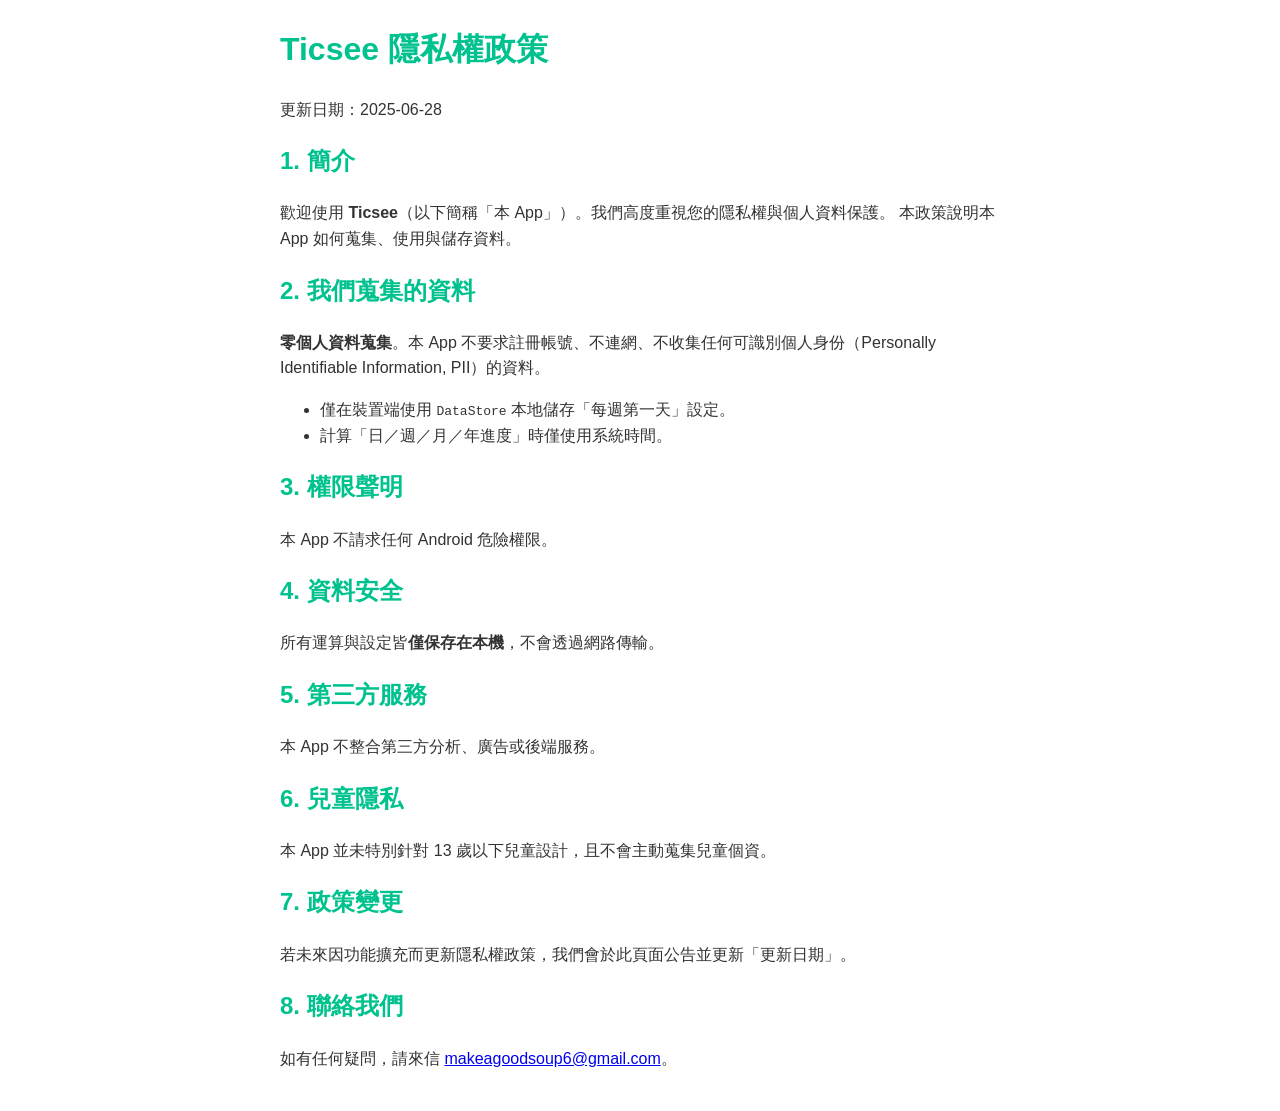
==== index.html @ d46e2df8 "Create index.html" ====
<!DOCTYPE html>
<html lang="zh-TW">
<head>
  <meta charset="utf-8"/>
  <meta name="viewport" content="width=device-width,initial-scale=1"/>
  <title>Ticsee 隱私權政策</title>
  <style>
    body{max-width:720px;margin:auto;padding:24px;font-family:-apple-system,BlinkMacSystemFont,"Segoe UI",Roboto,"Noto Sans",sans-serif;line-height:1.6;color:#333}
    h1,h2{color:#00c28e}
    h1{margin-top:0}
  </style>
</head>
<body>
  <h1>Ticsee 隱私權政策</h1>
  <p>更新日期：2025-06-28</p>

  <h2>1. 簡介</h2>
  <p>
    歡迎使用 <strong>Ticsee</strong>（以下簡稱「本 App」）。我們高度重視您的隱私權與個人資料保護。
    本政策說明本 App 如何蒐集、使用與儲存資料。
  </p>

  <h2>2. 我們蒐集的資料</h2>
  <p><strong>零個人資料蒐集</strong>。本 App 不要求註冊帳號、不連網、不收集任何可識別個人身份（Personally Identifiable Information, PII）的資料。</p>
  <ul>
    <li>僅在裝置端使用 <code>DataStore</code> 本地儲存「每週第一天」設定。</li>
    <li>計算「日／週／月／年進度」時僅使用系統時間。</li>
  </ul>

  <h2>3. 權限聲明</h2>
  <p>本 App 不請求任何 Android 危險權限。</p>

  <h2>4. 資料安全</h2>
  <p>所有運算與設定皆<strong>僅保存在本機</strong>，不會透過網路傳輸。</p>

  <h2>5. 第三方服務</h2>
  <p>本 App 不整合第三方分析、廣告或後端服務。</p>

  <h2>6. 兒童隱私</h2>
  <p>本 App 並未特別針對 13 歲以下兒童設計，且不會主動蒐集兒童個資。</p>

  <h2>7. 政策變更</h2>
  <p>
    若未來因功能擴充而更新隱私權政策，我們會於此頁面公告並更新「更新日期」。
  </p>

  <h2>8. 聯絡我們</h2>
  <p>如有任何疑問，請來信 <a href="mailto:makeagoodsoup6@gmail.com">makeagoodsoup6@gmail.com</a>。</p>
</body>
</html>
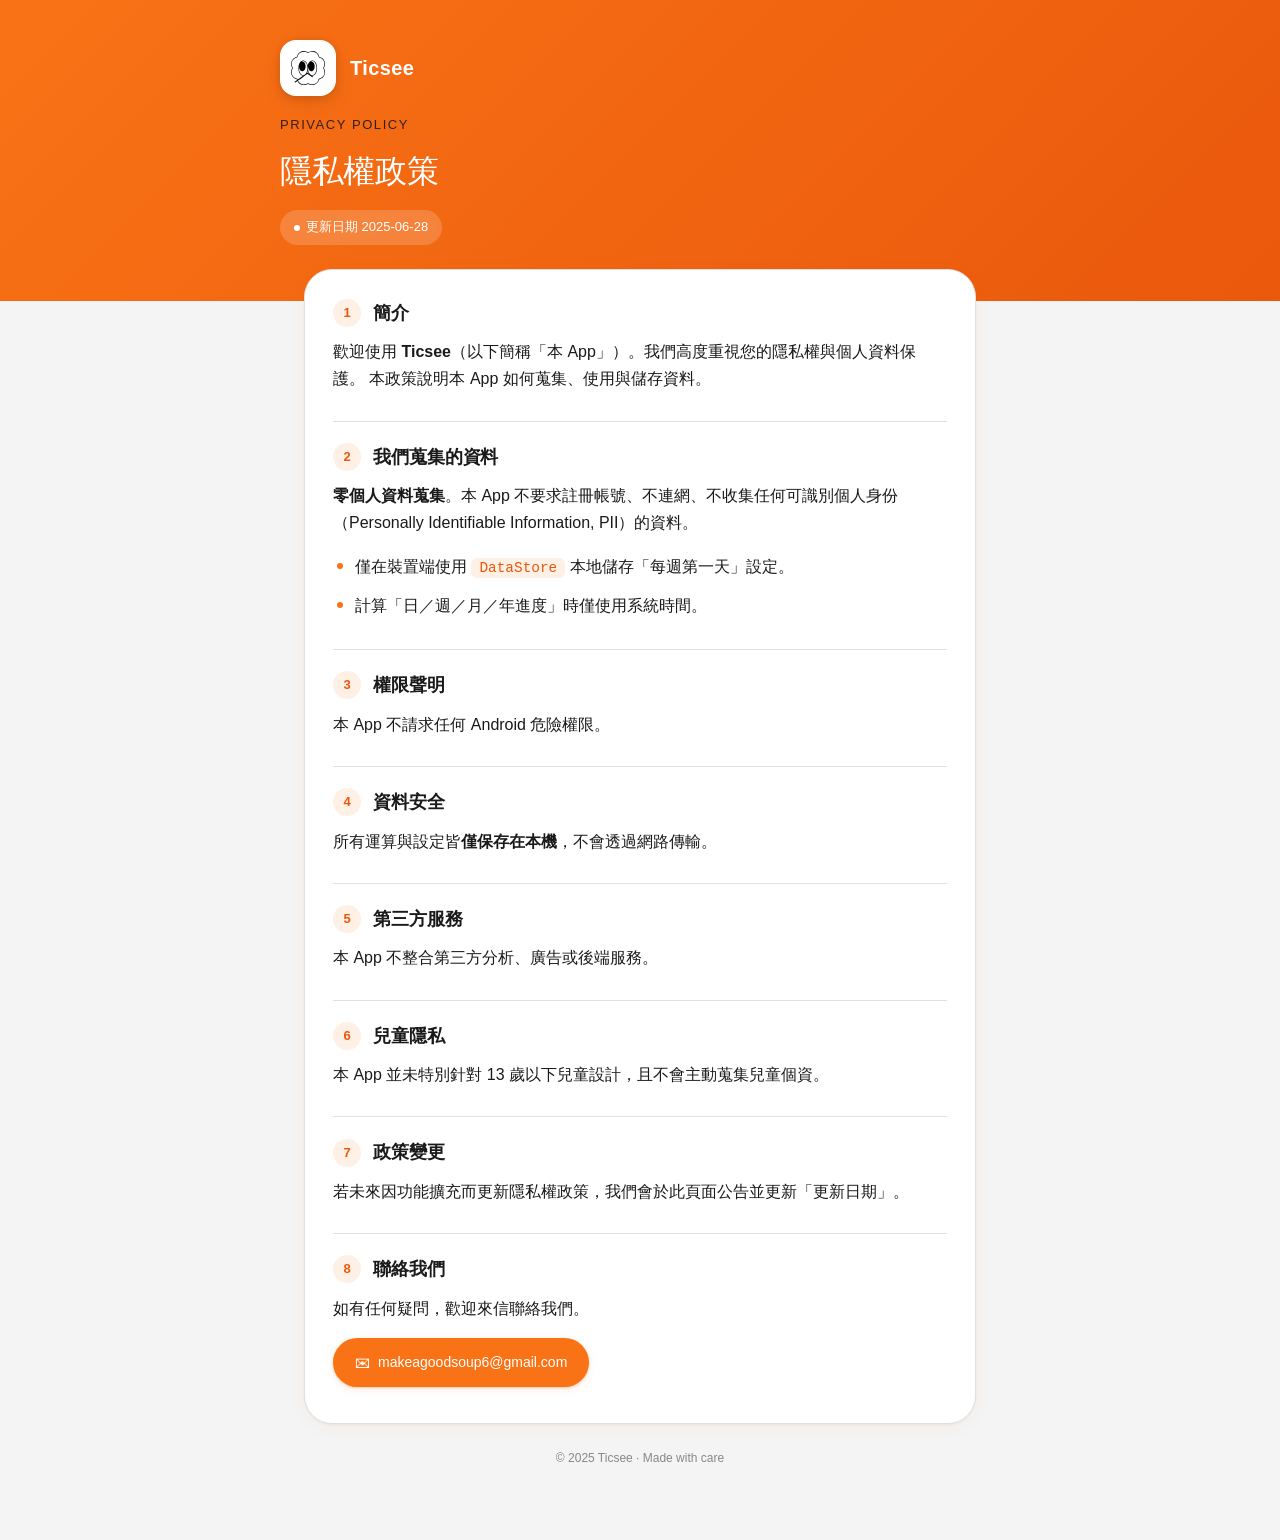
==== commit 728a3231: "added: redesign privacy page with Material 3 UI and Ticsee logo Replaced the minimal HTML with a ful" ====
--- a/index.html
+++ b/index.html
@@ -4,47 +4,337 @@
   <meta charset="utf-8"/>
   <meta name="viewport" content="width=device-width,initial-scale=1"/>
   <title>Ticsee 隱私權政策</title>
+  <link rel="icon" type="image/svg+xml" href="logo.svg"/>
+  <link rel="apple-touch-icon" href="logo.svg"/>
+  <meta name="theme-color" content="#F97316"/>
   <style>
-    body{max-width:720px;margin:auto;padding:24px;font-family:-apple-system,BlinkMacSystemFont,"Segoe UI",Roboto,"Noto Sans",sans-serif;line-height:1.6;color:#333}
-    h1,h2{color:#00c28e}
-    h1{margin-top:0}
+    /* Ticsee Material 3 tokens */
+    :root {
+      --md-primary: #F97316;
+      --md-on-primary: #FFFFFF;
+      --md-primary-container: #FFF0E6;
+      --md-on-primary-container: #EA580C;
+      --md-background: #F4F4F4;
+      --md-surface: #FFFFFF;
+      --md-surface-container: #FAFAFA;
+      --md-on-background: #1A1A1A;
+      --md-on-surface: #1A1A1A;
+      --md-on-surface-variant: #888888;
+      --md-outline: #E0E0E0;
+      --md-gradient-start: #F97316;
+      --md-gradient-end: #EA580C;
+      --md-shadow: 0 1px 3px rgba(0,0,0,.04), 0 4px 16px rgba(249,115,22,.06);
+    }
+
+    @media (prefers-color-scheme: dark) {
+      :root {
+        --md-primary: #F97316;
+        --md-on-primary: #FFFFFF;
+        --md-primary-container: #3A1F0E;
+        --md-on-primary-container: #FFD4B8;
+        --md-background: #121212;
+        --md-surface: #1E1E1E;
+        --md-surface-container: #242424;
+        --md-on-background: #EEEEEE;
+        --md-on-surface: #EEEEEE;
+        --md-on-surface-variant: #AAAAAA;
+        --md-outline: #3A3A3A;
+        --md-shadow: 0 1px 3px rgba(0,0,0,.3), 0 4px 16px rgba(0,0,0,.2);
+      }
+    }
+
+    * { box-sizing: border-box; }
+
+    html, body {
+      margin: 0;
+      padding: 0;
+      background: var(--md-background);
+      color: var(--md-on-background);
+      font-family: "Roboto", -apple-system, BlinkMacSystemFont, "Segoe UI",
+                   "Noto Sans TC", "PingFang TC", "Microsoft JhengHei", sans-serif;
+      line-height: 1.7;
+      -webkit-font-smoothing: antialiased;
+    }
+
+    .app-bar {
+      background: linear-gradient(135deg, var(--md-gradient-start) 0%, var(--md-gradient-end) 100%);
+      color: var(--md-on-primary);
+      padding: 40px 24px 56px;
+    }
+
+    .app-bar-inner {
+      max-width: 720px;
+      margin: 0 auto;
+    }
+
+    .brand {
+      display: flex;
+      align-items: center;
+      gap: 14px;
+      margin-bottom: 18px;
+    }
+
+    .brand-logo {
+      width: 56px;
+      height: 56px;
+      border-radius: 16px;
+      background: #FFFFFF;
+      padding: 8px;
+      box-shadow: 0 2px 8px rgba(0,0,0,.12), 0 6px 20px rgba(0,0,0,.08);
+      flex-shrink: 0;
+    }
+
+    .brand-logo img {
+      width: 100%;
+      height: 100%;
+      display: block;
+    }
+
+    .brand-name {
+      font-size: 20px;
+      font-weight: 600;
+      letter-spacing: .02em;
+      color: var(--md-on-primary);
+    }
+
+    .app-bar .eyebrow {
+      font-size: 13px;
+      letter-spacing: .12em;
+      text-transform: uppercase;
+      opacity: .9;
+      margin: 0 0 8px;
+      font-weight: 500;
+    }
+
+    .app-bar h1 {
+      margin: 0 0 12px;
+      font-size: 32px;
+      font-weight: 500;
+      letter-spacing: -.01em;
+    }
+
+    .updated-chip {
+      display: inline-flex;
+      align-items: center;
+      gap: 6px;
+      background: rgba(255,255,255,.18);
+      color: var(--md-on-primary);
+      padding: 6px 14px;
+      border-radius: 999px;
+      font-size: 13px;
+      font-weight: 500;
+      backdrop-filter: blur(4px);
+    }
+
+    .updated-chip::before {
+      content: "";
+      width: 6px;
+      height: 6px;
+      border-radius: 50%;
+      background: currentColor;
+    }
+
+    main {
+      max-width: 720px;
+      margin: -32px auto 48px;
+      padding: 0 24px;
+      position: relative;
+    }
+
+    .card {
+      background: var(--md-surface);
+      border: 1px solid var(--md-outline);
+      border-radius: 28px;
+      padding: 8px 28px 16px;
+      box-shadow: var(--md-shadow);
+      overflow: hidden;
+    }
+
+    section {
+      padding: 20px 0;
+      border-bottom: 1px solid var(--md-outline);
+    }
+    section:last-of-type { border-bottom: none; }
+
+    h2 {
+      display: flex;
+      align-items: center;
+      gap: 12px;
+      margin: 0 0 10px;
+      font-size: 18px;
+      font-weight: 600;
+      color: var(--md-on-surface);
+      letter-spacing: -.005em;
+    }
+
+    .num {
+      display: inline-flex;
+      align-items: center;
+      justify-content: center;
+      min-width: 28px;
+      height: 28px;
+      padding: 0 8px;
+      border-radius: 999px;
+      background: var(--md-primary-container);
+      color: var(--md-on-primary-container);
+      font-size: 13px;
+      font-weight: 600;
+    }
+
+    p {
+      margin: 8px 0;
+      color: var(--md-on-surface);
+    }
+
+    ul {
+      margin: 10px 0 4px;
+      padding-left: 0;
+      list-style: none;
+    }
+
+    ul li {
+      position: relative;
+      padding: 6px 0 6px 22px;
+      color: var(--md-on-surface);
+    }
+
+    ul li::before {
+      content: "";
+      position: absolute;
+      left: 4px;
+      top: 16px;
+      width: 6px;
+      height: 6px;
+      border-radius: 50%;
+      background: var(--md-primary);
+    }
+
+    strong { color: var(--md-on-surface); font-weight: 600; }
+
+    code {
+      background: var(--md-primary-container);
+      color: var(--md-on-primary-container);
+      padding: 2px 8px;
+      border-radius: 6px;
+      font-size: .9em;
+      font-family: "JetBrains Mono", "SF Mono", Consolas, monospace;
+    }
+
+    a {
+      color: var(--md-primary);
+      text-decoration: none;
+      font-weight: 500;
+      border-bottom: 1px solid transparent;
+      transition: border-color .2s;
+    }
+    a:hover { border-bottom-color: var(--md-primary); }
+
+    .contact-btn {
+      display: inline-flex;
+      align-items: center;
+      gap: 8px;
+      margin-top: 8px;
+      padding: 12px 22px;
+      background: var(--md-primary);
+      color: var(--md-on-primary);
+      border-radius: 999px;
+      font-size: 14px;
+      font-weight: 500;
+      border-bottom: none;
+      box-shadow: 0 1px 2px rgba(249,115,22,.3), 0 2px 8px rgba(249,115,22,.15);
+      transition: transform .15s, box-shadow .15s;
+    }
+    .contact-btn:hover {
+      transform: translateY(-1px);
+      box-shadow: 0 2px 4px rgba(249,115,22,.35), 0 6px 16px rgba(249,115,22,.22);
+      border-bottom: none;
+    }
+    .contact-btn::before {
+      content: "✉";
+      font-size: 15px;
+    }
+
+    footer {
+      text-align: center;
+      padding: 24px;
+      color: var(--md-on-surface-variant);
+      font-size: 12px;
+    }
+
+    @media (max-width: 520px) {
+      .app-bar { padding: 32px 20px 56px; }
+      .app-bar h1 { font-size: 26px; }
+      main { padding: 0 16px; }
+      .card { padding: 4px 20px 12px; border-radius: 24px; }
+      h2 { font-size: 16px; }
+    }
   </style>
 </head>
 <body>
-  <h1>Ticsee 隱私權政策</h1>
-  <p>更新日期：2025-06-28</p>
-
-  <h2>1. 簡介</h2>
-  <p>
-    歡迎使用 <strong>Ticsee</strong>（以下簡稱「本 App」）。我們高度重視您的隱私權與個人資料保護。
-    本政策說明本 App 如何蒐集、使用與儲存資料。
-  </p>
-
-  <h2>2. 我們蒐集的資料</h2>
-  <p><strong>零個人資料蒐集</strong>。本 App 不要求註冊帳號、不連網、不收集任何可識別個人身份（Personally Identifiable Information, PII）的資料。</p>
-  <ul>
-    <li>僅在裝置端使用 <code>DataStore</code> 本地儲存「每週第一天」設定。</li>
-    <li>計算「日／週／月／年進度」時僅使用系統時間。</li>
-  </ul>
-
-  <h2>3. 權限聲明</h2>
-  <p>本 App 不請求任何 Android 危險權限。</p>
-
-  <h2>4. 資料安全</h2>
-  <p>所有運算與設定皆<strong>僅保存在本機</strong>，不會透過網路傳輸。</p>
-
-  <h2>5. 第三方服務</h2>
-  <p>本 App 不整合第三方分析、廣告或後端服務。</p>
-
-  <h2>6. 兒童隱私</h2>
-  <p>本 App 並未特別針對 13 歲以下兒童設計，且不會主動蒐集兒童個資。</p>
-
-  <h2>7. 政策變更</h2>
-  <p>
-    若未來因功能擴充而更新隱私權政策，我們會於此頁面公告並更新「更新日期」。
-  </p>
-
-  <h2>8. 聯絡我們</h2>
-  <p>如有任何疑問，請來信 <a href="mailto:makeagoodsoup6@gmail.com">makeagoodsoup6@gmail.com</a>。</p>
+  <header class="app-bar">
+    <div class="app-bar-inner">
+      <div class="brand">
+        <div class="brand-logo"><img src="logo.svg" alt="Ticsee logo"/></div>
+        <span class="brand-name">Ticsee</span>
+      </div>
+      <p class="eyebrow">Privacy Policy</p>
+      <h1>隱私權政策</h1>
+      <span class="updated-chip">更新日期 2025-06-28</span>
+    </div>
+  </header>
+
+  <main>
+    <div class="card">
+      <section>
+        <h2><span class="num">1</span>簡介</h2>
+        <p>
+          歡迎使用 <strong>Ticsee</strong>（以下簡稱「本 App」）。我們高度重視您的隱私權與個人資料保護。
+          本政策說明本 App 如何蒐集、使用與儲存資料。
+        </p>
+      </section>
+
+      <section>
+        <h2><span class="num">2</span>我們蒐集的資料</h2>
+        <p><strong>零個人資料蒐集</strong>。本 App 不要求註冊帳號、不連網、不收集任何可識別個人身份（Personally Identifiable Information, PII）的資料。</p>
+        <ul>
+          <li>僅在裝置端使用 <code>DataStore</code> 本地儲存「每週第一天」設定。</li>
+          <li>計算「日／週／月／年進度」時僅使用系統時間。</li>
+        </ul>
+      </section>
+
+      <section>
+        <h2><span class="num">3</span>權限聲明</h2>
+        <p>本 App 不請求任何 Android 危險權限。</p>
+      </section>
+
+      <section>
+        <h2><span class="num">4</span>資料安全</h2>
+        <p>所有運算與設定皆<strong>僅保存在本機</strong>，不會透過網路傳輸。</p>
+      </section>
+
+      <section>
+        <h2><span class="num">5</span>第三方服務</h2>
+        <p>本 App 不整合第三方分析、廣告或後端服務。</p>
+      </section>
+
+      <section>
+        <h2><span class="num">6</span>兒童隱私</h2>
+        <p>本 App 並未特別針對 13 歲以下兒童設計，且不會主動蒐集兒童個資。</p>
+      </section>
+
+      <section>
+        <h2><span class="num">7</span>政策變更</h2>
+        <p>若未來因功能擴充而更新隱私權政策，我們會於此頁面公告並更新「更新日期」。</p>
+      </section>
+
+      <section>
+        <h2><span class="num">8</span>聯絡我們</h2>
+        <p>如有任何疑問，歡迎來信聯絡我們。</p>
+        <a class="contact-btn" href="mailto:makeagoodsoup6@gmail.com">makeagoodsoup6@gmail.com</a>
+      </section>
+    </div>
+
+    <footer>© 2025 Ticsee · Made with care</footer>
+  </main>
 </body>
 </html>
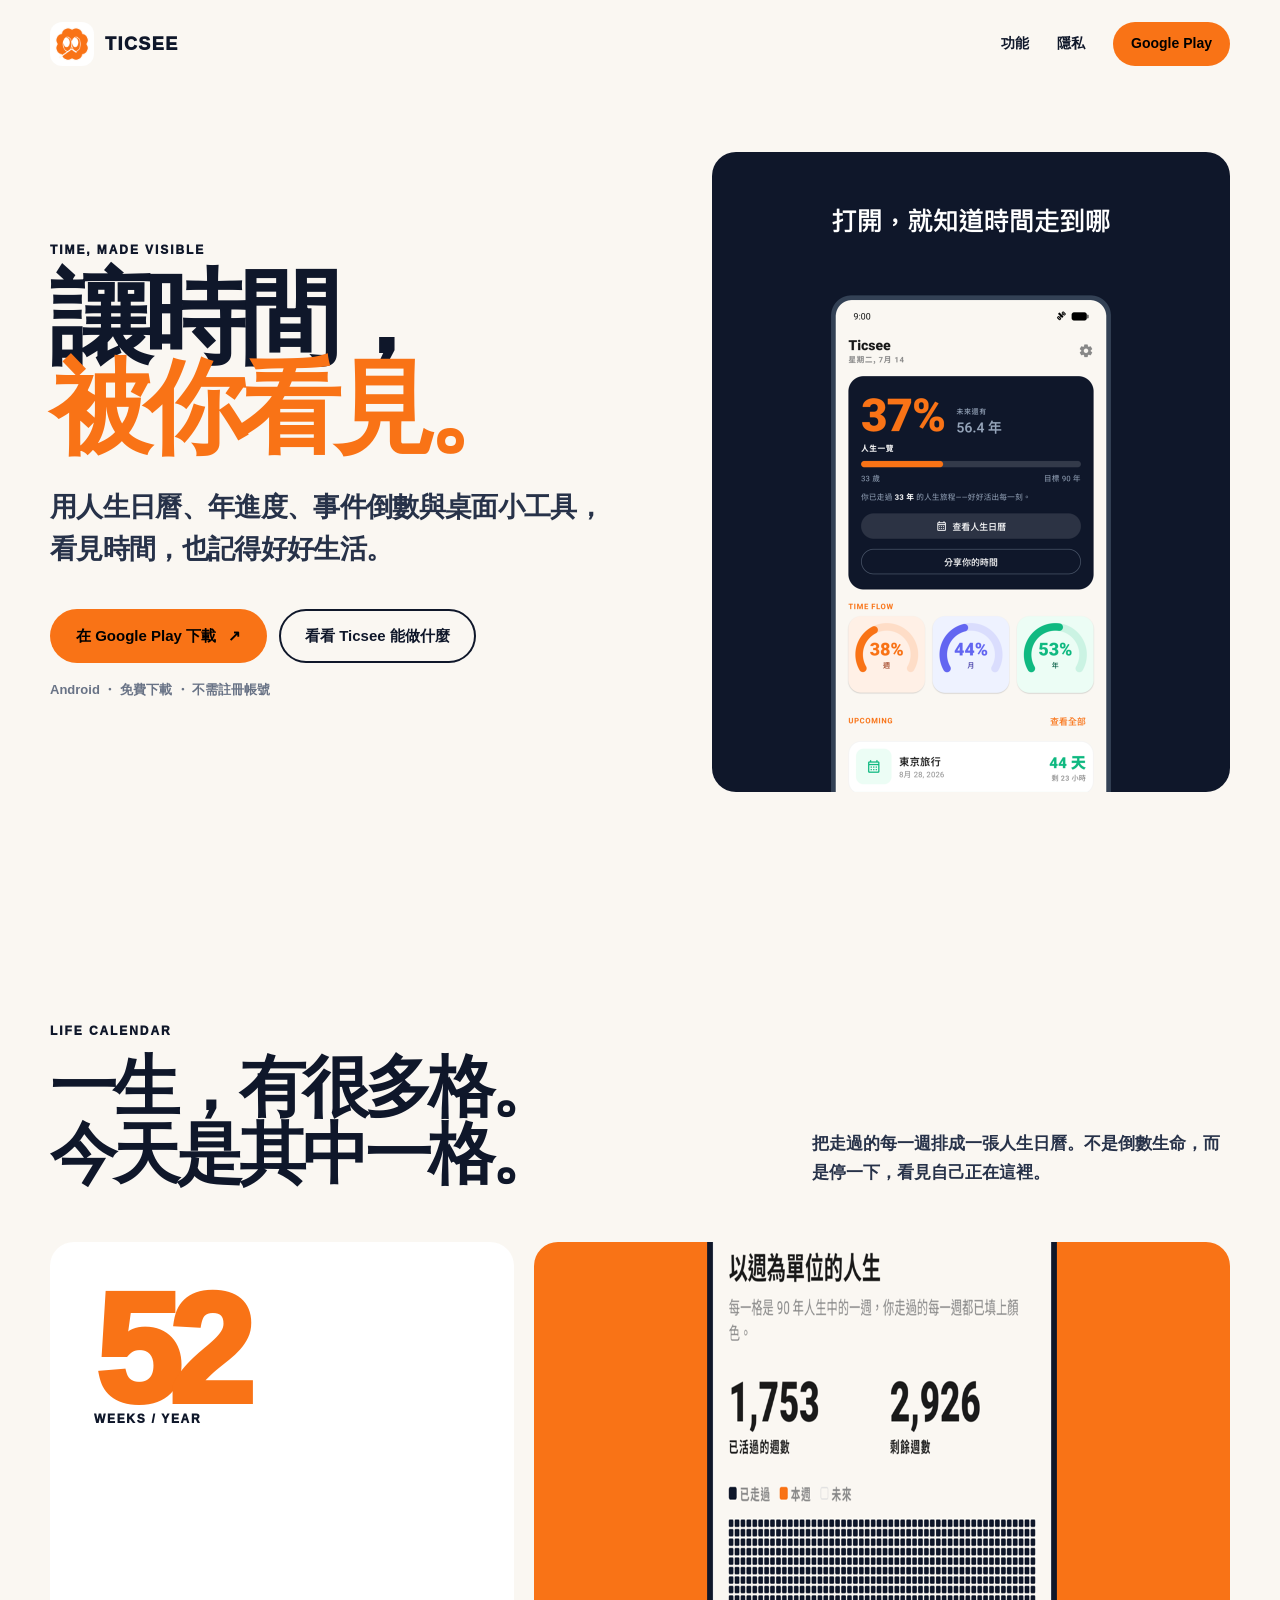
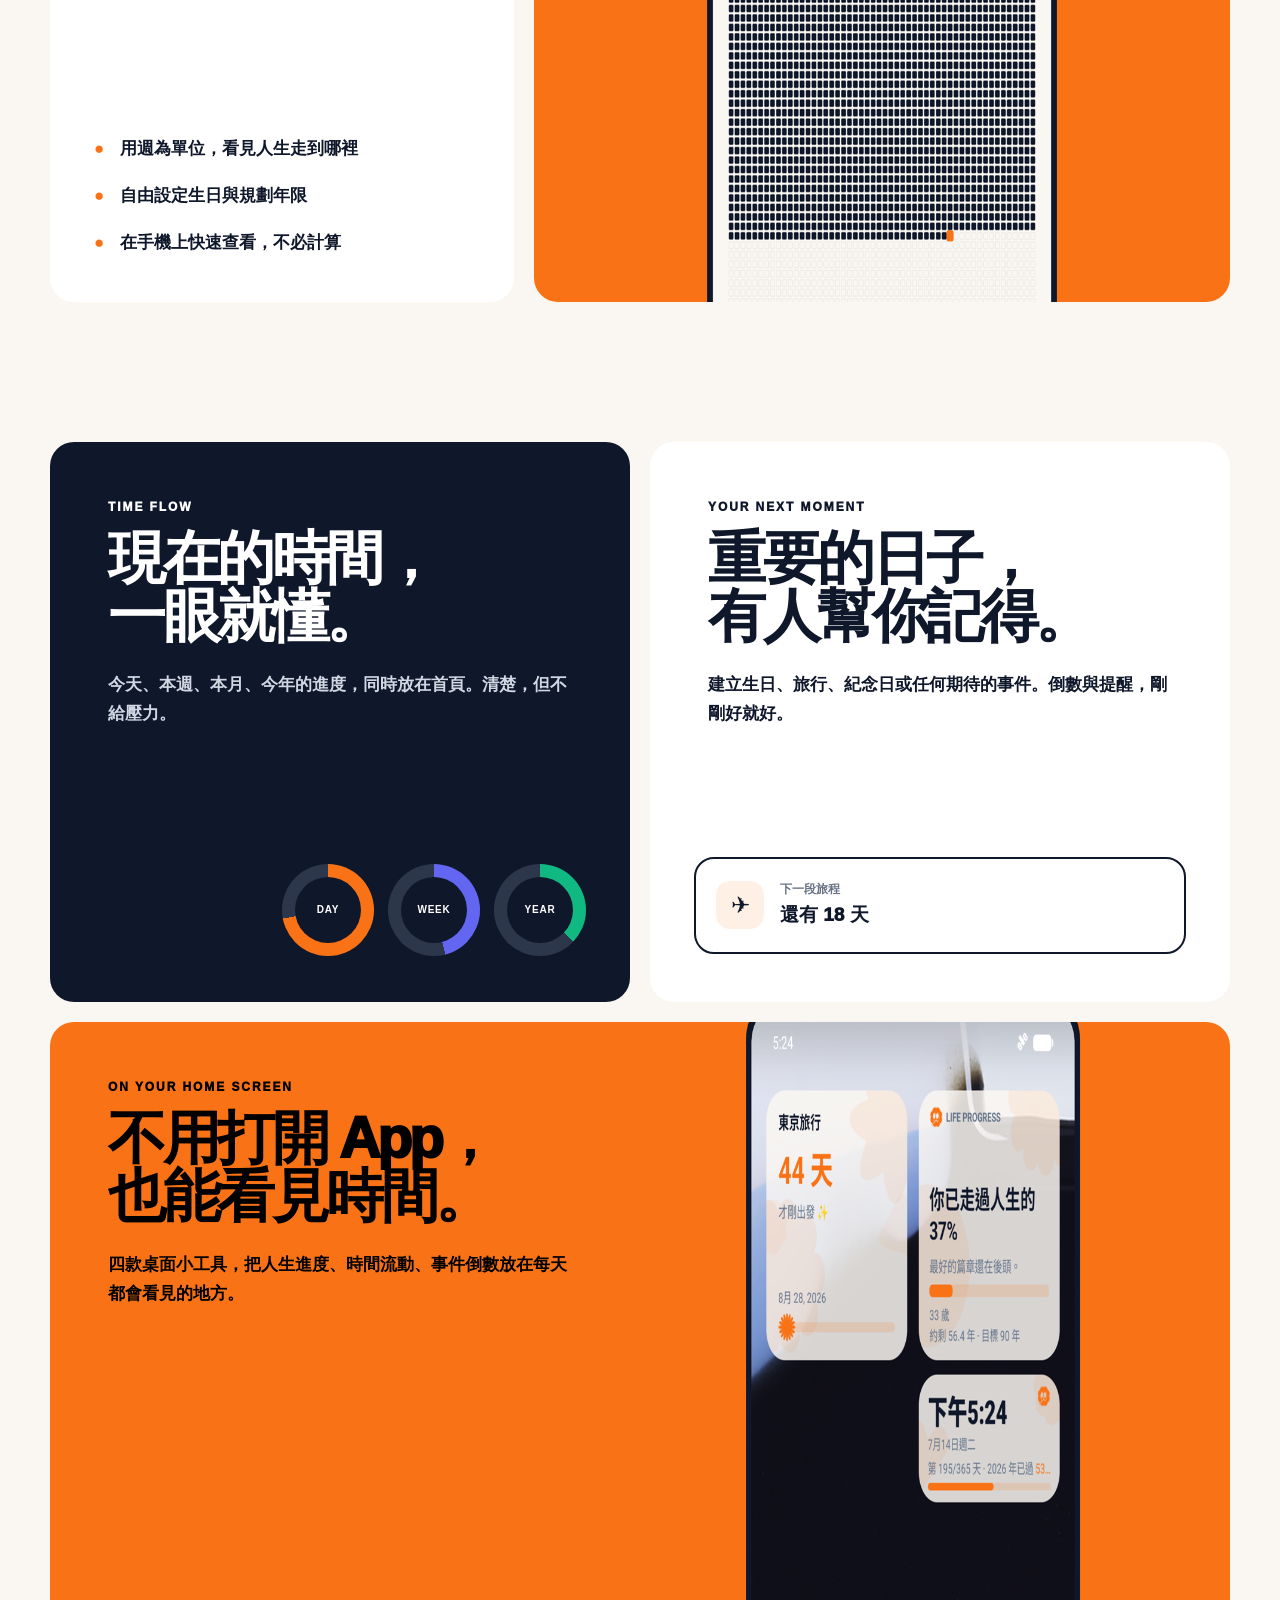
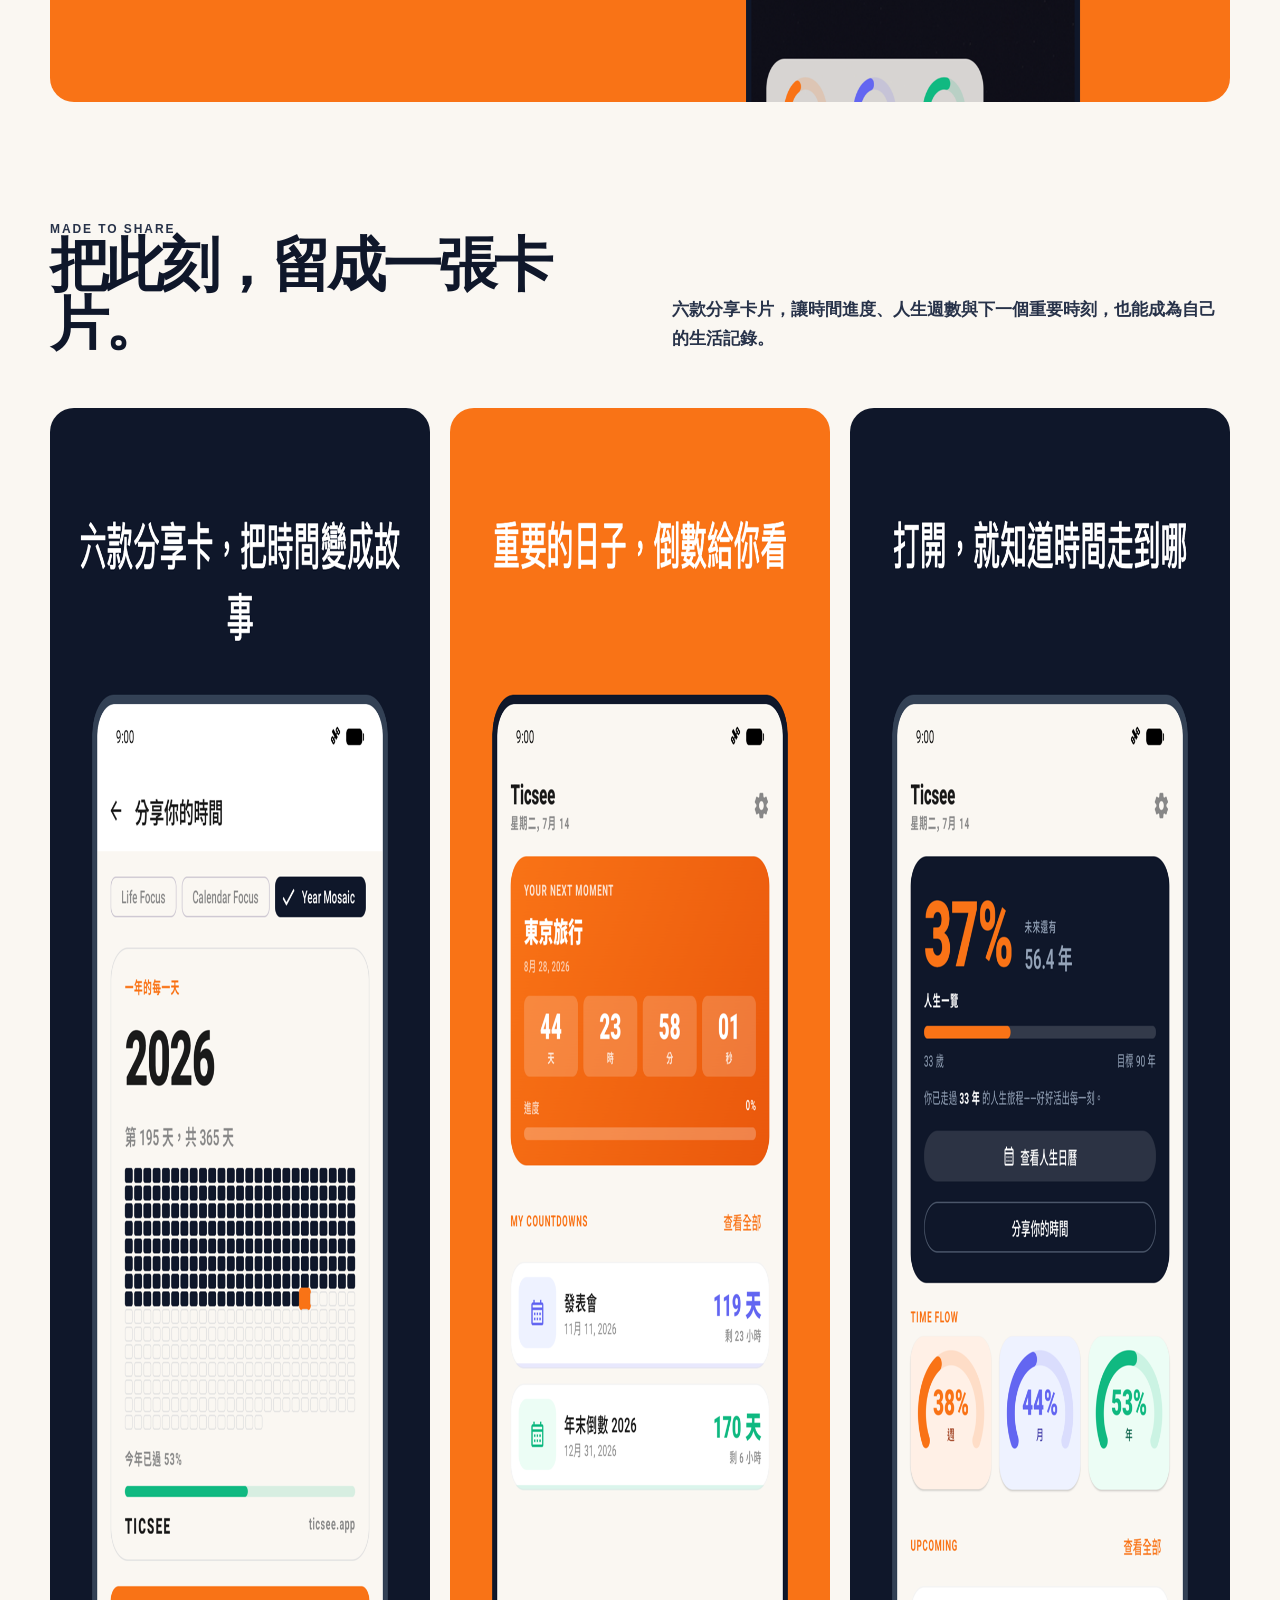
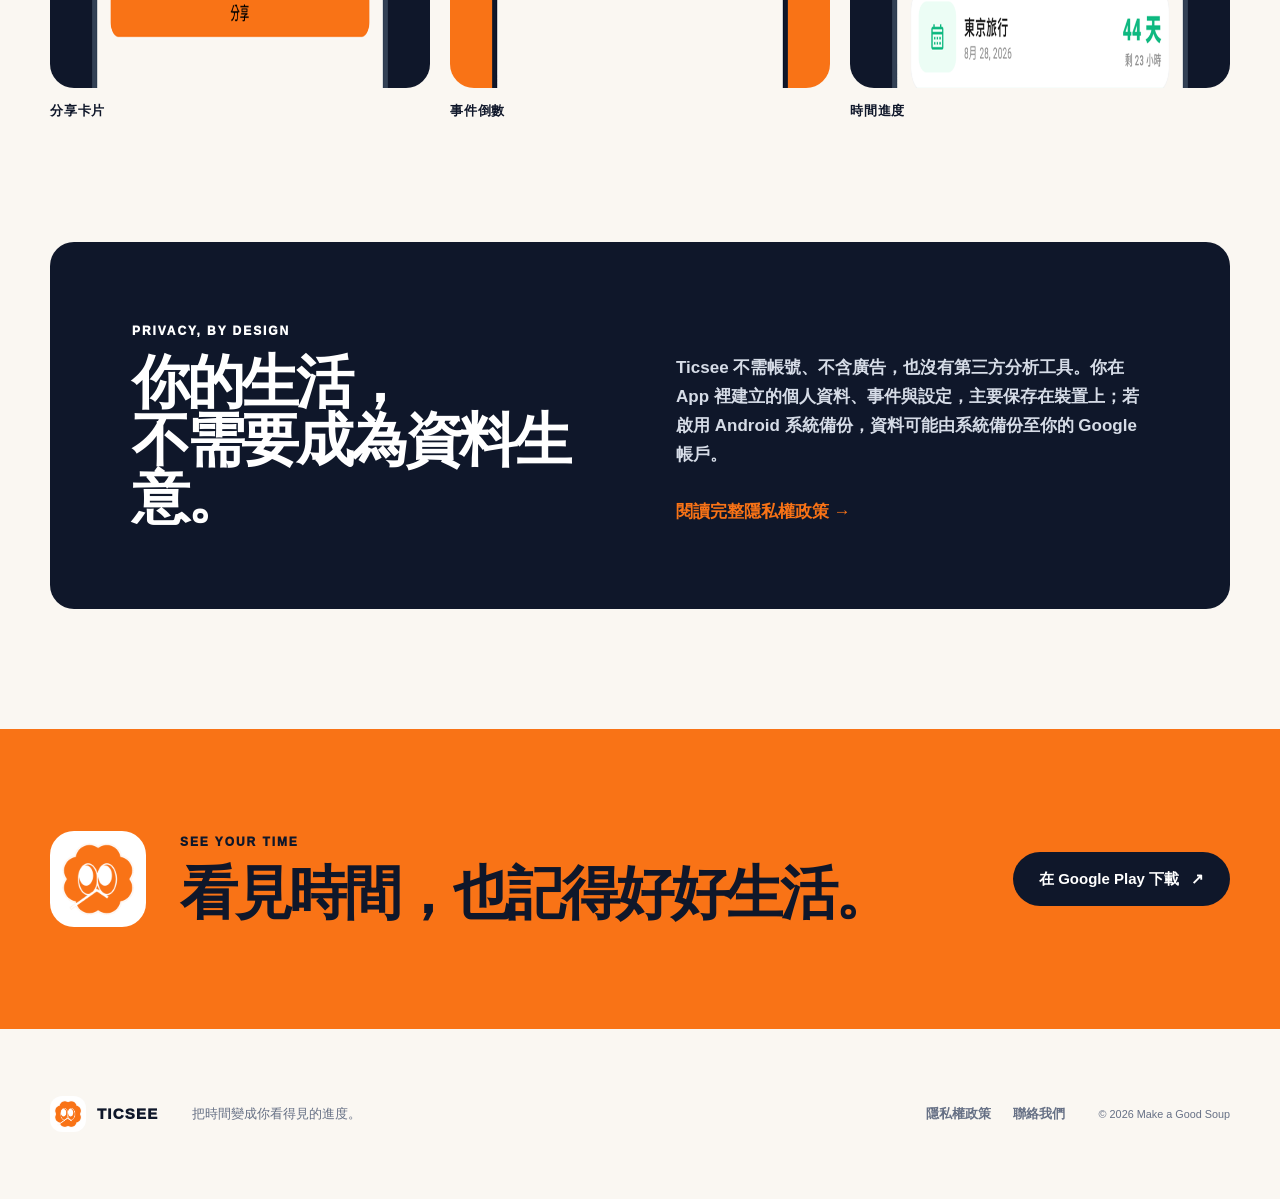
==== commit 95376689: "Refresh Ticsee site and privacy policy" ====
--- a/index.html
+++ b/index.html
@@ -1,340 +1,211 @@
-<!DOCTYPE html>
-<html lang="zh-TW">
+<!doctype html>
+<html lang="zh-Hant-TW">
 <head>
-  <meta charset="utf-8"/>
-  <meta name="viewport" content="width=device-width,initial-scale=1"/>
-  <title>Ticsee 隱私權政策</title>
-  <link rel="icon" type="image/svg+xml" href="logo.svg"/>
-  <link rel="apple-touch-icon" href="logo.svg"/>
-  <meta name="theme-color" content="#F97316"/>
-  <style>
-    /* Ticsee Material 3 tokens */
-    :root {
-      --md-primary: #F97316;
-      --md-on-primary: #FFFFFF;
-      --md-primary-container: #FFF0E6;
-      --md-on-primary-container: #EA580C;
-      --md-background: #F4F4F4;
-      --md-surface: #FFFFFF;
-      --md-surface-container: #FAFAFA;
-      --md-on-background: #1A1A1A;
-      --md-on-surface: #1A1A1A;
-      --md-on-surface-variant: #888888;
-      --md-outline: #E0E0E0;
-      --md-gradient-start: #F97316;
-      --md-gradient-end: #EA580C;
-      --md-shadow: 0 1px 3px rgba(0,0,0,.04), 0 4px 16px rgba(249,115,22,.06);
+  <meta charset="utf-8">
+  <meta name="viewport" content="width=device-width, initial-scale=1">
+  <title>Ticsee 人生日曆｜時間進度、事件倒數與桌面小工具</title>
+  <meta name="description" content="用人生日曆、年進度、事件倒數與桌面小工具，看見時間，也記得好好生活。Ticsee 是一款溫暖、不催促的 Android 時間視覺化 App。">
+  <meta name="robots" content="index, follow, max-image-preview:large">
+  <meta name="theme-color" content="#F97316">
+  <meta name="application-name" content="Ticsee">
+  <link rel="canonical" href="https://make-a-good-soup.github.io/ticsee-privacy/">
+  <link rel="icon" type="image/png" href="assets/app-icon.png">
+  <link rel="apple-touch-icon" href="assets/app-icon.png">
+  <link rel="manifest" href="site.webmanifest">
+
+  <meta property="og:type" content="website">
+  <meta property="og:locale" content="zh_TW">
+  <meta property="og:site_name" content="Ticsee">
+  <meta property="og:title" content="Ticsee｜讓時間，被你看見">
+  <meta property="og:description" content="用人生日曆、年進度、事件倒數與桌面小工具，看見時間，也記得好好生活。">
+  <meta property="og:url" content="https://make-a-good-soup.github.io/ticsee-privacy/">
+  <meta property="og:image" content="https://make-a-good-soup.github.io/ticsee-privacy/assets/ticsee-feature.png">
+  <meta property="og:image:width" content="1024">
+  <meta property="og:image:height" content="500">
+  <meta property="og:image:alt" content="Ticsee 讓時間，被你看見">
+  <meta name="twitter:card" content="summary_large_image">
+  <meta name="twitter:title" content="Ticsee｜讓時間，被你看見">
+  <meta name="twitter:description" content="人生日曆、時間進度、事件倒數與桌面小工具。">
+  <meta name="twitter:image" content="https://make-a-good-soup.github.io/ticsee-privacy/assets/ticsee-feature.png">
+
+  <script type="application/ld+json">
+  {
+    "@context": "https://schema.org",
+    "@type": "MobileApplication",
+    "name": "Ticsee 人生日曆・時間進度・倒數小工具",
+    "operatingSystem": "Android",
+    "applicationCategory": "LifestyleApplication",
+    "description": "用人生日曆、年進度、事件倒數與桌面小工具，看見時間，也記得好好生活。",
+    "image": "https://make-a-good-soup.github.io/ticsee-privacy/assets/app-icon.png",
+    "screenshot": [
+      "https://make-a-good-soup.github.io/ticsee-privacy/assets/screens/life-calendar.png",
+      "https://make-a-good-soup.github.io/ticsee-privacy/assets/screens/home-dashboard.png",
+      "https://make-a-good-soup.github.io/ticsee-privacy/assets/screens/widgets.png"
+    ],
+    "downloadUrl": "https://play.google.com/store/apps/details?id=net.makeagoodsoup.ticsee",
+    "installUrl": "https://play.google.com/store/apps/details?id=net.makeagoodsoup.ticsee",
+    "offers": {
+      "@type": "Offer",
+      "price": "0",
+      "priceCurrency": "TWD"
+    },
+    "featureList": "人生日曆、年進度、事件倒數、桌面小工具、分享卡片、溫和提醒",
+    "publisher": {
+      "@type": "Organization",
+      "name": "Make a Good Soup"
     }
-
-    @media (prefers-color-scheme: dark) {
-      :root {
-        --md-primary: #F97316;
-        --md-on-primary: #FFFFFF;
-        --md-primary-container: #3A1F0E;
-        --md-on-primary-container: #FFD4B8;
-        --md-background: #121212;
-        --md-surface: #1E1E1E;
-        --md-surface-container: #242424;
-        --md-on-background: #EEEEEE;
-        --md-on-surface: #EEEEEE;
-        --md-on-surface-variant: #AAAAAA;
-        --md-outline: #3A3A3A;
-        --md-shadow: 0 1px 3px rgba(0,0,0,.3), 0 4px 16px rgba(0,0,0,.2);
-      }
-    }
-
-    * { box-sizing: border-box; }
-
-    html, body {
-      margin: 0;
-      padding: 0;
-      background: var(--md-background);
-      color: var(--md-on-background);
-      font-family: "Roboto", -apple-system, BlinkMacSystemFont, "Segoe UI",
-                   "Noto Sans TC", "PingFang TC", "Microsoft JhengHei", sans-serif;
-      line-height: 1.7;
-      -webkit-font-smoothing: antialiased;
-    }
-
-    .app-bar {
-      background: linear-gradient(135deg, var(--md-gradient-start) 0%, var(--md-gradient-end) 100%);
-      color: var(--md-on-primary);
-      padding: 40px 24px 56px;
-    }
-
-    .app-bar-inner {
-      max-width: 720px;
-      margin: 0 auto;
-    }
-
-    .brand {
-      display: flex;
-      align-items: center;
-      gap: 14px;
-      margin-bottom: 18px;
-    }
-
-    .brand-logo {
-      width: 56px;
-      height: 56px;
-      border-radius: 16px;
-      background: #FFFFFF;
-      padding: 8px;
-      box-shadow: 0 2px 8px rgba(0,0,0,.12), 0 6px 20px rgba(0,0,0,.08);
-      flex-shrink: 0;
-    }
-
-    .brand-logo img {
-      width: 100%;
-      height: 100%;
-      display: block;
-    }
-
-    .brand-name {
-      font-size: 20px;
-      font-weight: 600;
-      letter-spacing: .02em;
-      color: var(--md-on-primary);
-    }
-
-    .app-bar .eyebrow {
-      font-size: 13px;
-      letter-spacing: .12em;
-      text-transform: uppercase;
-      opacity: .9;
-      margin: 0 0 8px;
-      font-weight: 500;
-    }
-
-    .app-bar h1 {
-      margin: 0 0 12px;
-      font-size: 32px;
-      font-weight: 500;
-      letter-spacing: -.01em;
-    }
-
-    .updated-chip {
-      display: inline-flex;
-      align-items: center;
-      gap: 6px;
-      background: rgba(255,255,255,.18);
-      color: var(--md-on-primary);
-      padding: 6px 14px;
-      border-radius: 999px;
-      font-size: 13px;
-      font-weight: 500;
-      backdrop-filter: blur(4px);
-    }
-
-    .updated-chip::before {
-      content: "";
-      width: 6px;
-      height: 6px;
-      border-radius: 50%;
-      background: currentColor;
-    }
-
-    main {
-      max-width: 720px;
-      margin: -32px auto 48px;
-      padding: 0 24px;
-      position: relative;
-    }
-
-    .card {
-      background: var(--md-surface);
-      border: 1px solid var(--md-outline);
-      border-radius: 28px;
-      padding: 8px 28px 16px;
-      box-shadow: var(--md-shadow);
-      overflow: hidden;
-    }
-
-    section {
-      padding: 20px 0;
-      border-bottom: 1px solid var(--md-outline);
-    }
-    section:last-of-type { border-bottom: none; }
-
-    h2 {
-      display: flex;
-      align-items: center;
-      gap: 12px;
-      margin: 0 0 10px;
-      font-size: 18px;
-      font-weight: 600;
-      color: var(--md-on-surface);
-      letter-spacing: -.005em;
-    }
-
-    .num {
-      display: inline-flex;
-      align-items: center;
-      justify-content: center;
-      min-width: 28px;
-      height: 28px;
-      padding: 0 8px;
-      border-radius: 999px;
-      background: var(--md-primary-container);
-      color: var(--md-on-primary-container);
-      font-size: 13px;
-      font-weight: 600;
-    }
-
-    p {
-      margin: 8px 0;
-      color: var(--md-on-surface);
-    }
-
-    ul {
-      margin: 10px 0 4px;
-      padding-left: 0;
-      list-style: none;
-    }
-
-    ul li {
-      position: relative;
-      padding: 6px 0 6px 22px;
-      color: var(--md-on-surface);
-    }
-
-    ul li::before {
-      content: "";
-      position: absolute;
-      left: 4px;
-      top: 16px;
-      width: 6px;
-      height: 6px;
-      border-radius: 50%;
-      background: var(--md-primary);
-    }
-
-    strong { color: var(--md-on-surface); font-weight: 600; }
-
-    code {
-      background: var(--md-primary-container);
-      color: var(--md-on-primary-container);
-      padding: 2px 8px;
-      border-radius: 6px;
-      font-size: .9em;
-      font-family: "JetBrains Mono", "SF Mono", Consolas, monospace;
-    }
-
-    a {
-      color: var(--md-primary);
-      text-decoration: none;
-      font-weight: 500;
-      border-bottom: 1px solid transparent;
-      transition: border-color .2s;
-    }
-    a:hover { border-bottom-color: var(--md-primary); }
-
-    .contact-btn {
-      display: inline-flex;
-      align-items: center;
-      gap: 8px;
-      margin-top: 8px;
-      padding: 12px 22px;
-      background: var(--md-primary);
-      color: var(--md-on-primary);
-      border-radius: 999px;
-      font-size: 14px;
-      font-weight: 500;
-      border-bottom: none;
-      box-shadow: 0 1px 2px rgba(249,115,22,.3), 0 2px 8px rgba(249,115,22,.15);
-      transition: transform .15s, box-shadow .15s;
-    }
-    .contact-btn:hover {
-      transform: translateY(-1px);
-      box-shadow: 0 2px 4px rgba(249,115,22,.35), 0 6px 16px rgba(249,115,22,.22);
-      border-bottom: none;
-    }
-    .contact-btn::before {
-      content: "✉";
-      font-size: 15px;
-    }
-
-    footer {
-      text-align: center;
-      padding: 24px;
-      color: var(--md-on-surface-variant);
-      font-size: 12px;
-    }
-
-    @media (max-width: 520px) {
-      .app-bar { padding: 32px 20px 56px; }
-      .app-bar h1 { font-size: 26px; }
-      main { padding: 0 16px; }
-      .card { padding: 4px 20px 12px; border-radius: 24px; }
-      h2 { font-size: 16px; }
-    }
-  </style>
+  }
+  </script>
+  <link rel="stylesheet" href="styles.css">
 </head>
 <body>
-  <header class="app-bar">
-    <div class="app-bar-inner">
-      <div class="brand">
-        <div class="brand-logo"><img src="logo.svg" alt="Ticsee logo"/></div>
-        <span class="brand-name">Ticsee</span>
-      </div>
-      <p class="eyebrow">Privacy Policy</p>
-      <h1>隱私權政策</h1>
-      <span class="updated-chip">更新日期 2025-06-28</span>
+  <a class="skip-link" href="#main-content">跳到主要內容</a>
+
+  <header class="site-header">
+    <a class="wordmark" href="./" aria-label="Ticsee 首頁">
+      <img src="assets/app-icon.png" alt="" width="44" height="44">
+      <span>TICSEE</span>
+    </a>
+    <nav aria-label="主要導覽">
+      <a href="#features">功能</a>
+      <a href="#privacy">隱私</a>
+      <a class="nav-cta" href="https://play.google.com/store/apps/details?id=net.makeagoodsoup.ticsee" target="_blank" rel="noopener noreferrer">Google Play</a>
+    </nav>
+  </header>
+
+  <main id="main-content">
+    <section class="hero wrap">
+      <div class="hero-copy">
+        <p class="kicker">TIME, MADE VISIBLE</p>
+        <h1>讓時間，<br><span>被你看見。</span></h1>
+        <p class="lede">用人生日曆、年進度、事件倒數與桌面小工具，看見時間，也記得好好生活。</p>
+        <div class="hero-actions">
+          <a class="button button-primary" href="https://play.google.com/store/apps/details?id=net.makeagoodsoup.ticsee" target="_blank" rel="noopener noreferrer">
+            <span class="button-label">在 Google Play 下載</span>
+            <span aria-hidden="true">↗</span>
+          </a>
+          <a class="button button-ghost" href="#features">看看 Ticsee 能做什麼</a>
+        </div>
+        <p class="microcopy">Android ・ 免費下載 ・ 不需註冊帳號</p>
+      </div>
+
+      <div class="hero-visual" aria-label="Ticsee 首頁畫面預覽">
+        <img src="assets/screens/home-dashboard.png" alt="Ticsee 首頁顯示年進度與時間流動" width="720" height="1280" fetchpriority="high">
+      </div>
+    </section>
+
+    <section class="intro wrap" id="features">
+      <p class="kicker">LIFE CALENDAR</p>
+      <div class="section-heading">
+        <h2>一生，有很多格。<br>今天是其中一格。</h2>
+        <p>把走過的每一週排成一張人生日曆。不是倒數生命，而是停一下，看見自己正在這裡。</p>
+      </div>
+      <div class="feature-showcase">
+        <div class="showcase-copy">
+          <div class="metric" aria-label="一年 52 週">
+            <strong>52</strong>
+            <span>WEEKS / YEAR</span>
+          </div>
+          <ul class="check-list">
+            <li>用週為單位，看見人生走到哪裡</li>
+            <li>自由設定生日與規劃年限</li>
+            <li>在手機上快速查看，不必計算</li>
+          </ul>
+        </div>
+        <div class="phone-stage orange-stage">
+          <img src="assets/screens/life-calendar.png" alt="Ticsee 人生日曆以方格呈現人生週數" width="720" height="1280" loading="lazy">
+        </div>
+      </div>
+    </section>
+
+    <section class="feature-grid wrap" aria-label="Ticsee 主要功能">
+      <article class="feature-card card-dark">
+        <p class="kicker">TIME FLOW</p>
+        <h2>現在的時間，<br>一眼就懂。</h2>
+        <p>今天、本週、本月、今年的進度，同時放在首頁。清楚，但不給壓力。</p>
+        <div class="progress-rings" aria-hidden="true">
+          <span style="--progress: 72%; --ring: #F97316"><b>DAY</b></span>
+          <span style="--progress: 46%; --ring: #6366F1"><b>WEEK</b></span>
+          <span style="--progress: 37%; --ring: #10B981"><b>YEAR</b></span>
+        </div>
+      </article>
+
+      <article class="feature-card card-paper">
+        <p class="kicker">YOUR NEXT MOMENT</p>
+        <h2>重要的日子，<br>有人幫你記得。</h2>
+        <p>建立生日、旅行、紀念日或任何期待的事件。倒數與提醒，剛剛好就好。</p>
+        <div class="countdown-chip">
+          <span aria-hidden="true">✈</span>
+          <span><small>下一段旅程</small><strong>還有 18 天</strong></span>
+        </div>
+      </article>
+
+      <article class="feature-card card-orange">
+        <p class="kicker">ON YOUR HOME SCREEN</p>
+        <h2>不用打開 App，<br>也能看見時間。</h2>
+        <p>四款桌面小工具，把人生進度、時間流動、事件倒數放在每天都會看見的地方。</p>
+        <img class="card-screen" src="assets/screens/widgets.png" alt="Ticsee 四款 Android 桌面小工具" width="720" height="1280" loading="lazy">
+      </article>
+    </section>
+
+    <section class="gallery-section wrap">
+      <div class="section-heading compact">
+        <div>
+          <p class="kicker">MADE TO SHARE</p>
+          <h2>把此刻，留成一張卡片。</h2>
+        </div>
+        <p>六款分享卡片，讓時間進度、人生週數與下一個重要時刻，也能成為自己的生活記錄。</p>
+      </div>
+      <div class="screen-gallery" aria-label="Ticsee App 畫面">
+        <figure>
+          <img src="assets/screens/share-card.png" alt="Ticsee 分享卡片功能" width="720" height="1280" loading="lazy">
+          <figcaption>分享卡片</figcaption>
+        </figure>
+        <figure>
+          <img src="assets/screens/event-countdown.png" alt="Ticsee 事件倒數功能" width="720" height="1280" loading="lazy">
+          <figcaption>事件倒數</figcaption>
+        </figure>
+        <figure>
+          <img src="assets/screens/home-dashboard.png" alt="Ticsee 時間進度首頁" width="720" height="1280" loading="lazy">
+          <figcaption>時間進度</figcaption>
+        </figure>
+      </div>
+    </section>
+
+    <section class="privacy-promise wrap" id="privacy">
+      <div>
+        <p class="kicker">PRIVACY, BY DESIGN</p>
+        <h2>你的生活，<br>不需要成為資料生意。</h2>
+      </div>
+      <div class="privacy-copy">
+        <p>Ticsee 不需帳號、不含廣告，也沒有第三方分析工具。你在 App 裡建立的個人資料、事件與設定，主要保存在裝置上；若啟用 Android 系統備份，資料可能由系統備份至你的 Google 帳戶。</p>
+        <a class="text-link" href="privacy.html">閱讀完整隱私權政策 <span aria-hidden="true">→</span></a>
+      </div>
+    </section>
+
+    <section class="final-cta">
+      <div class="wrap final-cta-inner">
+        <img src="assets/app-icon.png" alt="Ticsee App 圖示" width="96" height="96" loading="lazy">
+        <div>
+          <p class="kicker">SEE YOUR TIME</p>
+          <h2>看見時間，也記得好好生活。</h2>
+        </div>
+        <a class="button button-ink" href="https://play.google.com/store/apps/details?id=net.makeagoodsoup.ticsee" target="_blank" rel="noopener noreferrer">在 Google Play 下載 <span aria-hidden="true">↗</span></a>
+      </div>
+    </section>
+  </main>
+
+  <footer class="site-footer wrap">
+    <a class="wordmark footer-wordmark" href="./" aria-label="Ticsee 首頁">
+      <img src="assets/app-icon.png" alt="" width="36" height="36" loading="lazy">
+      <span>TICSEE</span>
+    </a>
+    <p>把時間變成你看得見的進度。</p>
+    <div class="footer-links">
+      <a href="privacy.html">隱私權政策</a>
+      <a href="mailto:makeagoodsoup6@gmail.com">聯絡我們</a>
     </div>
-  </header>
-
-  <main>
-    <div class="card">
-      <section>
-        <h2><span class="num">1</span>簡介</h2>
-        <p>
-          歡迎使用 <strong>Ticsee</strong>（以下簡稱「本 App」）。我們高度重視您的隱私權與個人資料保護。
-          本政策說明本 App 如何蒐集、使用與儲存資料。
-        </p>
-      </section>
-
-      <section>
-        <h2><span class="num">2</span>我們蒐集的資料</h2>
-        <p><strong>零個人資料蒐集</strong>。本 App 不要求註冊帳號、不連網、不收集任何可識別個人身份（Personally Identifiable Information, PII）的資料。</p>
-        <ul>
-          <li>僅在裝置端使用 <code>DataStore</code> 本地儲存「每週第一天」設定。</li>
-          <li>計算「日／週／月／年進度」時僅使用系統時間。</li>
-        </ul>
-      </section>
-
-      <section>
-        <h2><span class="num">3</span>權限聲明</h2>
-        <p>本 App 不請求任何 Android 危險權限。</p>
-      </section>
-
-      <section>
-        <h2><span class="num">4</span>資料安全</h2>
-        <p>所有運算與設定皆<strong>僅保存在本機</strong>，不會透過網路傳輸。</p>
-      </section>
-
-      <section>
-        <h2><span class="num">5</span>第三方服務</h2>
-        <p>本 App 不整合第三方分析、廣告或後端服務。</p>
-      </section>
-
-      <section>
-        <h2><span class="num">6</span>兒童隱私</h2>
-        <p>本 App 並未特別針對 13 歲以下兒童設計，且不會主動蒐集兒童個資。</p>
-      </section>
-
-      <section>
-        <h2><span class="num">7</span>政策變更</h2>
-        <p>若未來因功能擴充而更新隱私權政策，我們會於此頁面公告並更新「更新日期」。</p>
-      </section>
-
-      <section>
-        <h2><span class="num">8</span>聯絡我們</h2>
-        <p>如有任何疑問，歡迎來信聯絡我們。</p>
-        <a class="contact-btn" href="mailto:makeagoodsoup6@gmail.com">makeagoodsoup6@gmail.com</a>
-      </section>
-    </div>
-
-    <footer>© 2025 Ticsee · Made with care</footer>
-  </main>
+    <small>© 2026 Make a Good Soup</small>
+  </footer>
 </body>
 </html>
--- a/styles.css
+++ b/styles.css
@@ -0,0 +1,500 @@
+:root {
+  --orange: #f97316;
+  --orange-container: #fff0e6;
+  --paper: #faf7f2;
+  --paper-strong: #f1ece4;
+  --white: #ffffff;
+  --ink: #0f172a;
+  --ink-muted: #94a3b8;
+  --body: #273249;
+  --line: #ded8cf;
+  --indigo: #6366f1;
+  --emerald: #10b981;
+  --max: 1180px;
+  --radius: 24px;
+}
+
+* { box-sizing: border-box; }
+
+html {
+  scroll-behavior: smooth;
+  scroll-padding-top: 92px;
+}
+
+body {
+  margin: 0;
+  background: var(--paper);
+  color: var(--ink);
+  font-family: Inter, ui-sans-serif, -apple-system, BlinkMacSystemFont, "Segoe UI", "Noto Sans TC", "PingFang TC", "Microsoft JhengHei", sans-serif;
+  font-size: 17px;
+  line-height: 1.7;
+  -webkit-font-smoothing: antialiased;
+}
+
+img { display: block; max-width: 100%; }
+a { color: inherit; }
+
+.wrap {
+  width: min(calc(100% - 48px), var(--max));
+  margin-inline: auto;
+}
+
+.skip-link {
+  position: fixed;
+  z-index: 99;
+  top: 12px;
+  left: 12px;
+  padding: 10px 16px;
+  border-radius: 999px;
+  background: var(--ink);
+  color: var(--white);
+  transform: translateY(-160%);
+}
+
+.skip-link:focus { transform: none; }
+
+.site-header {
+  position: relative;
+  z-index: 20;
+  display: flex;
+  align-items: center;
+  justify-content: space-between;
+  width: min(calc(100% - 48px), var(--max));
+  min-height: 88px;
+  margin-inline: auto;
+}
+
+.wordmark {
+  display: inline-flex;
+  align-items: center;
+  gap: 11px;
+  color: var(--ink);
+  text-decoration: none;
+  font-size: 18px;
+  font-weight: 950;
+  letter-spacing: .08em;
+}
+
+.wordmark img { border-radius: 12px; }
+
+.site-header nav {
+  display: flex;
+  align-items: center;
+  gap: 28px;
+}
+
+.site-header nav a {
+  text-decoration: none;
+  font-size: 14px;
+  font-weight: 800;
+}
+
+.site-header nav a:not(.nav-cta):hover { color: var(--orange); }
+
+.nav-cta {
+  padding: 10px 18px;
+  border-radius: 999px;
+  background: var(--orange);
+  color: #000;
+}
+
+.kicker {
+  margin: 0 0 16px;
+  font-size: 12px;
+  font-weight: 950;
+  letter-spacing: .16em;
+  line-height: 1.2;
+  text-transform: uppercase;
+}
+
+.hero {
+  display: grid;
+  grid-template-columns: minmax(0, 1.05fr) minmax(360px, .95fr);
+  align-items: center;
+  gap: clamp(44px, 7vw, 96px);
+  min-height: calc(100vh - 88px);
+  padding-block: 64px 112px;
+}
+
+.hero h1,
+.policy-hero h1 {
+  margin: 0;
+  font-size: clamp(64px, 8vw, 116px);
+  font-weight: 950;
+  letter-spacing: -.075em;
+  line-height: .88;
+}
+
+.hero h1 span { color: var(--orange); }
+
+.lede {
+  max-width: 620px;
+  margin: 34px 0 0;
+  color: var(--body);
+  font-size: clamp(20px, 2.3vw, 27px);
+  font-weight: 650;
+  letter-spacing: -.025em;
+  line-height: 1.55;
+}
+
+.hero-actions {
+  display: flex;
+  flex-wrap: wrap;
+  gap: 12px;
+  margin-top: 38px;
+}
+
+.button {
+  display: inline-flex;
+  align-items: center;
+  justify-content: center;
+  gap: 12px;
+  min-height: 54px;
+  padding: 13px 24px;
+  border: 2px solid transparent;
+  border-radius: 999px;
+  text-decoration: none;
+  font-size: 15px;
+  font-weight: 900;
+  line-height: 1.2;
+  transition: transform .18s ease, background-color .18s ease;
+}
+
+.button:hover { transform: translateY(-2px); }
+.button:focus-visible,
+.site-header a:focus-visible,
+.text-link:focus-visible,
+.policy-nav a:focus-visible {
+  outline: 3px solid var(--indigo);
+  outline-offset: 4px;
+}
+
+.button-primary { background: var(--orange); color: #000; }
+.button-ghost { border-color: var(--ink); background: transparent; }
+.button-ghost:hover { background: var(--white); }
+.button-ink { background: var(--ink); color: var(--white); }
+
+.microcopy {
+  margin: 16px 0 0;
+  color: #697386;
+  font-size: 13px;
+  font-weight: 700;
+}
+
+.hero-visual {
+  position: relative;
+  min-height: 640px;
+  overflow: hidden;
+  border-radius: var(--radius);
+  background: var(--ink);
+}
+
+.hero-visual img {
+  position: absolute;
+  inset: 0;
+  width: 100%;
+  height: 100%;
+  object-fit: contain;
+}
+
+.intro { padding-block: 120px; }
+
+.section-heading {
+  display: grid;
+  grid-template-columns: 1.25fr .75fr;
+  align-items: end;
+  gap: 64px;
+  margin-bottom: 54px;
+}
+
+.section-heading h2,
+.feature-card h2,
+.privacy-promise h2,
+.final-cta h2 {
+  margin: 0;
+  font-size: clamp(42px, 5.2vw, 72px);
+  font-weight: 950;
+  letter-spacing: -.06em;
+  line-height: 1;
+}
+
+.section-heading p { margin: 0; color: var(--body); font-weight: 600; }
+
+.feature-showcase {
+  display: grid;
+  grid-template-columns: .8fr 1.2fr;
+  align-items: stretch;
+  gap: 20px;
+}
+
+.showcase-copy {
+  display: flex;
+  flex-direction: column;
+  justify-content: space-between;
+  min-height: 660px;
+  padding: 44px;
+  border-radius: var(--radius);
+  background: var(--white);
+}
+
+.metric strong {
+  display: block;
+  margin-bottom: -12px;
+  color: var(--orange);
+  font-size: clamp(94px, 12vw, 160px);
+  font-weight: 950;
+  letter-spacing: -.08em;
+  line-height: .85;
+  font-variant-numeric: tabular-nums;
+}
+
+.metric span { font-size: 12px; font-weight: 950; letter-spacing: .14em; }
+
+.check-list {
+  display: grid;
+  gap: 18px;
+  margin: 0;
+  padding: 0;
+  list-style: none;
+  font-weight: 750;
+}
+
+.check-list li { position: relative; padding-left: 26px; }
+.check-list li::before { position: absolute; left: 0; color: var(--orange); content: "●"; }
+
+.phone-stage {
+  position: relative;
+  min-height: 660px;
+  overflow: hidden;
+  border-radius: var(--radius);
+}
+
+.orange-stage { background: var(--orange); }
+.phone-stage img { position: absolute; left: 50%; bottom: -168px; width: min(74%, 450px); transform: translateX(-50%); border-radius: 42px 42px 0 0; }
+
+.feature-grid {
+  display: grid;
+  grid-template-columns: repeat(2, 1fr);
+  gap: 20px;
+  padding-block: 20px 120px;
+}
+
+.feature-card {
+  position: relative;
+  min-height: 560px;
+  padding: clamp(34px, 5vw, 58px);
+  overflow: hidden;
+  border-radius: var(--radius);
+}
+
+.feature-card h2 { font-size: clamp(38px, 4.5vw, 61px); }
+.feature-card > p:not(.kicker) { max-width: 520px; margin-top: 26px; font-weight: 650; }
+.card-dark { background: var(--ink); color: var(--white); }
+.card-dark > p:not(.kicker) { color: #d1d8e4; }
+.card-paper { background: var(--white); }
+.card-orange { grid-column: 1 / -1; min-height: 680px; background: var(--orange); color: #000; }
+.card-orange > p:not(.kicker) { max-width: 470px; }
+.card-screen { position: absolute; right: clamp(24px, 8vw, 110px); bottom: -292px; width: min(42%, 430px); border-radius: 42px 42px 0 0; }
+
+.progress-rings { position: absolute; right: 44px; bottom: 46px; display: flex; gap: 14px; align-items: end; }
+.progress-rings span {
+  position: relative;
+  display: grid;
+  width: 92px;
+  aspect-ratio: 1;
+  place-items: center;
+  border-radius: 50%;
+  background: conic-gradient(var(--ring) var(--progress), #2d374c 0);
+}
+.progress-rings span::before { position: absolute; width: 66px; aspect-ratio: 1; border-radius: 50%; background: var(--ink); content: ""; }
+.progress-rings b { position: relative; z-index: 1; font-size: 10px; letter-spacing: .08em; }
+
+.countdown-chip {
+  position: absolute;
+  right: 44px;
+  bottom: 48px;
+  left: 44px;
+  display: flex;
+  align-items: center;
+  gap: 16px;
+  padding: 20px;
+  border: 2px solid var(--ink);
+  border-radius: 20px;
+}
+.countdown-chip > span:first-child { display: grid; width: 48px; aspect-ratio: 1; place-items: center; border-radius: 14px; background: var(--orange-container); font-size: 23px; }
+.countdown-chip small,
+.countdown-chip strong { display: block; }
+.countdown-chip small { color: #697386; font-size: 12px; font-weight: 800; }
+.countdown-chip strong { font-size: 19px; font-weight: 950; }
+
+.gallery-section { padding-bottom: 120px; }
+.section-heading.compact { grid-template-columns: 1fr 1fr; }
+.section-heading.compact h2 { font-size: clamp(40px, 4.6vw, 62px); }
+
+.screen-gallery {
+  display: grid;
+  grid-template-columns: repeat(3, 1fr);
+  gap: 20px;
+}
+
+.screen-gallery figure { margin: 0; }
+.screen-gallery img { border-radius: var(--radius); }
+.screen-gallery figcaption { margin-top: 12px; font-size: 13px; font-weight: 900; letter-spacing: .06em; }
+
+.privacy-promise {
+  display: grid;
+  grid-template-columns: 1fr 1fr;
+  gap: 72px;
+  padding: clamp(42px, 7vw, 82px);
+  border-radius: var(--radius);
+  background: var(--ink);
+  color: var(--white);
+}
+
+.privacy-promise h2 { font-size: clamp(40px, 4.5vw, 64px); }
+.privacy-copy { align-self: end; }
+.privacy-copy p { margin: 0 0 28px; color: #d6dce7; font-weight: 600; }
+.text-link { color: var(--orange); text-decoration: none; font-weight: 900; }
+.text-link:hover { text-decoration: underline; text-underline-offset: 5px; }
+
+.final-cta { margin-top: 120px; background: var(--orange); }
+.final-cta-inner { display: grid; grid-template-columns: auto 1fr auto; align-items: center; gap: 34px; min-height: 300px; }
+.final-cta img { border-radius: 24px; }
+.final-cta h2 { font-size: clamp(38px, 4.5vw, 62px); }
+
+.site-footer {
+  display: grid;
+  grid-template-columns: auto 1fr auto auto;
+  align-items: center;
+  gap: 34px;
+  min-height: 170px;
+  color: #667085;
+  font-size: 13px;
+}
+.footer-wordmark { color: var(--ink); font-size: 15px; }
+.footer-links { display: flex; gap: 22px; }
+.footer-links a { text-decoration: none; font-weight: 800; }
+.footer-links a:hover { color: var(--orange); }
+
+/* Privacy policy */
+.policy-page { background: var(--paper); }
+.policy-hero { background: var(--orange); }
+.policy-hero-inner {
+  display: grid;
+  grid-template-columns: 1.2fr .8fr;
+  align-items: end;
+  gap: 72px;
+  min-height: 520px;
+  padding-block: 84px 76px;
+}
+.policy-hero h1 { font-size: clamp(62px, 8vw, 108px); }
+.policy-summary { padding: 26px 0 8px; border-top: 3px solid #000; }
+.policy-summary p { margin: 0 0 18px; font-size: clamp(20px, 2.3vw, 28px); font-weight: 850; line-height: 1.45; }
+.policy-summary span { font-size: 13px; font-weight: 850; }
+
+.policy-layout {
+  display: grid;
+  grid-template-columns: 230px minmax(0, 760px);
+  justify-content: space-between;
+  gap: 72px;
+  padding-block: 92px 130px;
+}
+
+.policy-nav { position: sticky; top: 32px; align-self: start; }
+.policy-nav ol { display: grid; gap: 10px; margin: 0; padding: 0; list-style: none; counter-reset: section; }
+.policy-nav a { color: #667085; text-decoration: none; font-size: 13px; font-weight: 750; }
+.policy-nav a:hover { color: var(--orange); }
+
+.policy-article { min-width: 0; }
+.policy-article > section { padding-block: 56px; border-bottom: 1px solid var(--line); }
+.policy-article > section:first-child { padding-top: 0; }
+.policy-lead {
+  padding: 34px !important;
+  border: 0 !important;
+  border-radius: var(--radius);
+  background: var(--ink);
+  color: var(--white);
+}
+.policy-lead strong { color: var(--orange); font-size: 12px; font-weight: 950; letter-spacing: .14em; }
+.policy-article .policy-lead p { margin-bottom: 0; color: var(--white); font-size: 21px; font-weight: 750; }
+.section-number { margin: 0; color: var(--orange); font-size: 14px; font-weight: 950; font-variant-numeric: tabular-nums; }
+.policy-article h2 { margin: 4px 0 26px; font-size: clamp(31px, 4vw, 46px); font-weight: 950; letter-spacing: -.045em; line-height: 1.1; }
+.policy-article h3 { margin: 34px 0 6px; font-size: 20px; font-weight: 900; }
+.policy-article p { color: var(--body); }
+.policy-article ul { display: grid; gap: 12px; padding-left: 24px; color: var(--body); }
+.policy-article a:not(.button) { color: #c34f05; font-weight: 750; text-underline-offset: 4px; }
+.policy-article code { padding: 3px 8px; border-radius: 8px; background: var(--orange-container); color: #7c2d12; font-family: ui-monospace, SFMono-Regular, Menlo, Consolas, monospace; font-size: .85em; overflow-wrap: anywhere; }
+.permission-list { display: grid; gap: 12px; }
+.permission-list > div { display: grid; grid-template-columns: minmax(190px, .38fr) 1fr; gap: 24px; padding: 22px; border-radius: 18px; background: var(--white); }
+.permission-list p { margin: 0; }
+.contact-panel { display: flex; align-items: center; justify-content: space-between; gap: 24px; margin-top: 36px; padding: 30px; border-radius: var(--radius); background: var(--white); }
+.contact-panel h3 { margin: 0; }
+.contact-panel .kicker { margin-bottom: 6px; color: var(--orange); }
+
+@media (max-width: 900px) {
+  .hero { grid-template-columns: 1fr; }
+  .hero-visual { min-height: 610px; }
+  .section-heading,
+  .section-heading.compact,
+  .privacy-promise { grid-template-columns: 1fr; gap: 30px; }
+  .feature-showcase { grid-template-columns: 1fr 1.35fr; }
+  .feature-grid { grid-template-columns: 1fr; }
+  .card-orange { grid-column: auto; }
+  .card-screen { right: 24px; width: 52%; }
+  .final-cta-inner { grid-template-columns: auto 1fr; padding-block: 48px; }
+  .final-cta .button { grid-column: 2; justify-self: start; }
+  .site-footer { grid-template-columns: auto 1fr auto; }
+  .site-footer small { grid-column: 2 / -1; }
+  .policy-layout { grid-template-columns: 1fr; }
+  .policy-nav { display: none; }
+}
+
+@media (max-width: 680px) {
+  body { font-size: 16px; }
+  .wrap,
+  .site-header { width: min(calc(100% - 32px), var(--max)); }
+  .site-header { min-height: 74px; }
+  .site-header nav { gap: 14px; }
+  .site-header nav > a:not(.nav-cta) { display: none; }
+  .wordmark img { width: 38px; height: 38px; }
+  .hero { min-height: auto; padding-block: 52px 80px; }
+  .hero h1 { font-size: clamp(57px, 18vw, 82px); }
+  .lede { font-size: 20px; }
+  .hero-actions { align-items: stretch; flex-direction: column; }
+  .hero-actions .button { width: 100%; }
+  .hero-visual { min-height: 620px; }
+  .intro { padding-block: 86px; }
+  .feature-showcase { grid-template-columns: 1fr; }
+  .showcase-copy { min-height: 440px; padding: 32px; }
+  .phone-stage { min-height: 590px; }
+  .phone-stage img { bottom: -100px; width: 88%; }
+  .feature-grid { padding-bottom: 88px; }
+  .feature-card { min-height: 500px; padding: 34px 28px; }
+  .card-orange { min-height: 620px; }
+  .card-screen { right: 50%; bottom: -166px; width: 76%; transform: translateX(50%); }
+  .progress-rings { right: 24px; bottom: 30px; left: 24px; justify-content: center; }
+  .progress-rings span { width: 76px; }
+  .progress-rings span::before { width: 54px; }
+  .countdown-chip { right: 26px; bottom: 30px; left: 26px; }
+  .screen-gallery { display: flex; width: calc(100vw - 16px); overflow-x: auto; scroll-snap-type: x mandatory; padding-right: 16px; }
+  .screen-gallery figure { flex: 0 0 76vw; scroll-snap-align: start; }
+  .privacy-promise { width: 100%; border-radius: 0; padding: 56px 28px; }
+  .final-cta { margin-top: 0; }
+  .final-cta-inner { grid-template-columns: 1fr; text-align: left; }
+  .final-cta .button { grid-column: auto; justify-self: stretch; }
+  .site-footer { grid-template-columns: 1fr; gap: 12px; padding-block: 44px; }
+  .site-footer small { grid-column: auto; }
+  .footer-links { margin-block: 8px; }
+  .policy-hero-inner { grid-template-columns: 1fr; gap: 54px; min-height: 570px; padding-block: 66px 54px; }
+  .policy-hero h1 { font-size: clamp(56px, 17vw, 78px); }
+  .policy-layout { padding-block: 60px 88px; }
+  .policy-article > section { padding-block: 44px; }
+  .permission-list > div { grid-template-columns: 1fr; gap: 8px; }
+  .contact-panel { align-items: stretch; flex-direction: column; }
+  .contact-panel .button { overflow-wrap: anywhere; }
+}
+
+@media (prefers-reduced-motion: reduce) {
+  html { scroll-behavior: auto; }
+  *, *::before, *::after { transition-duration: .01ms !important; }
+}
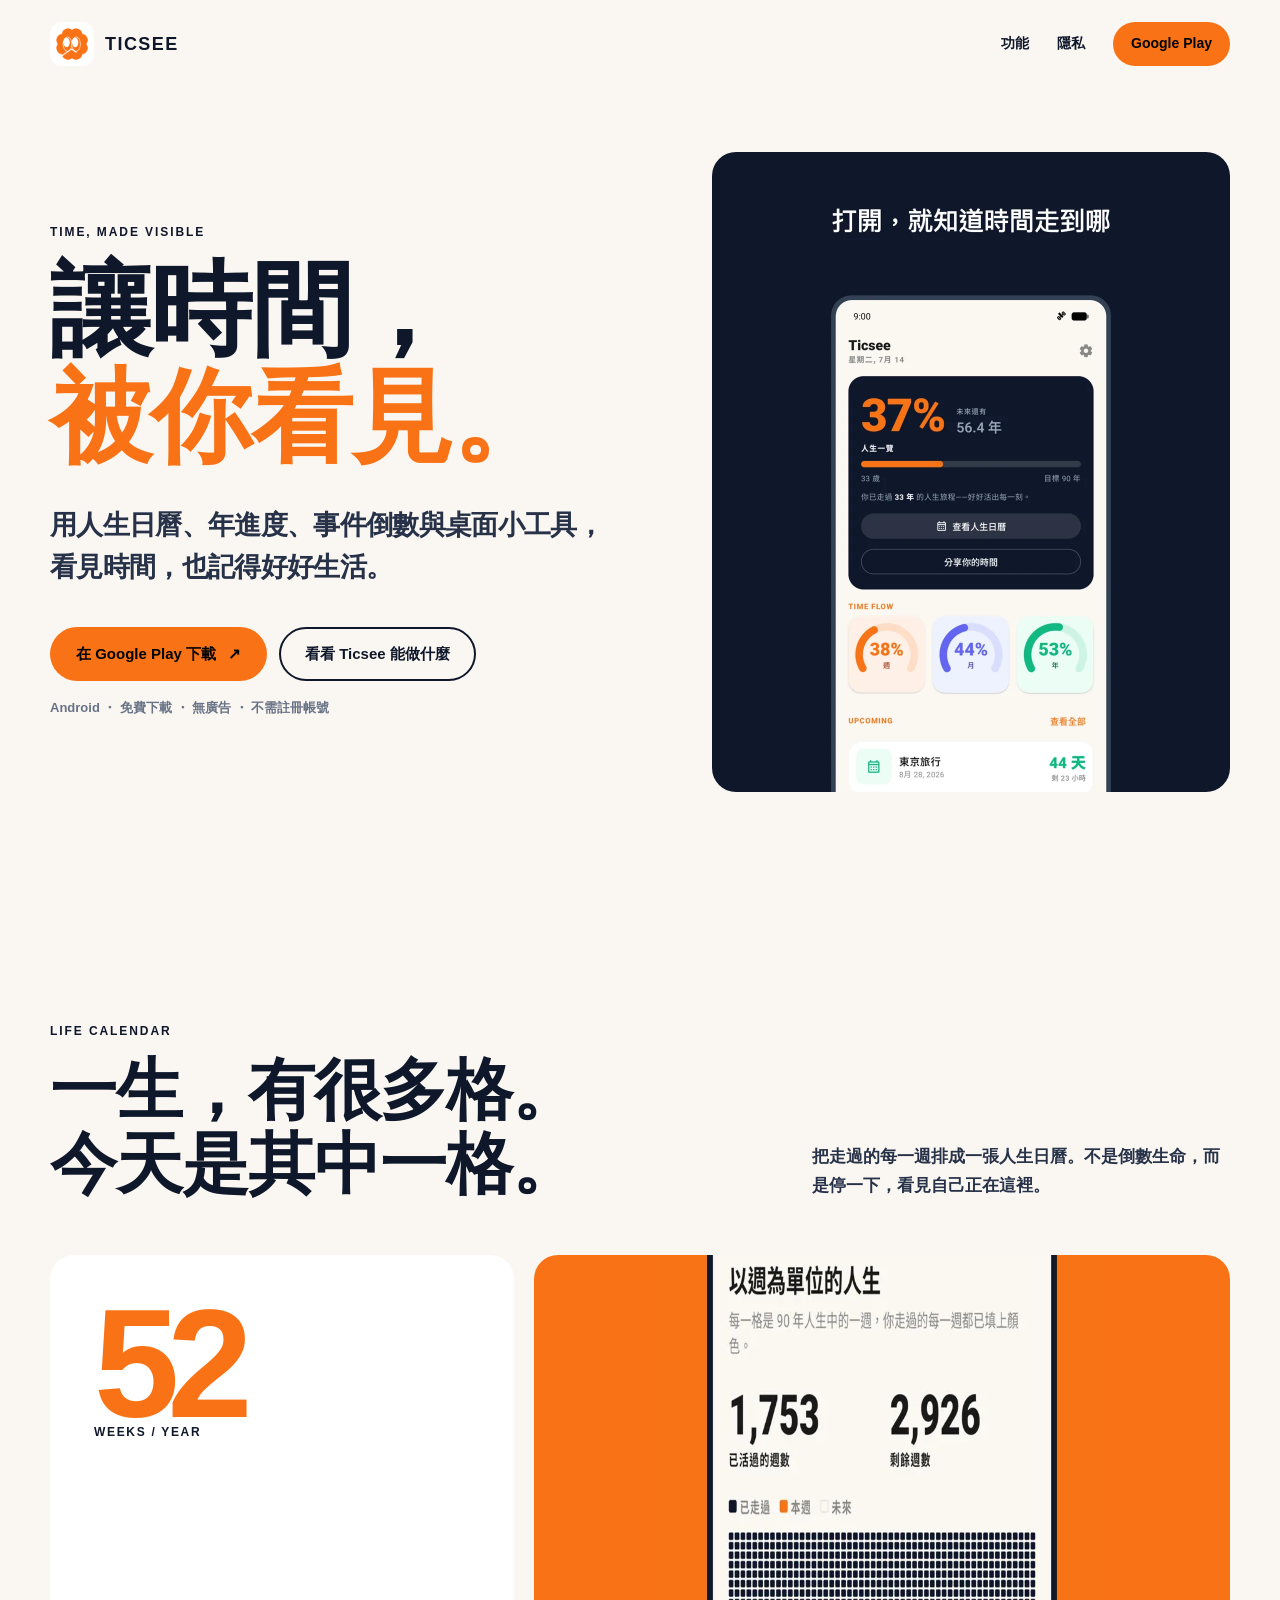
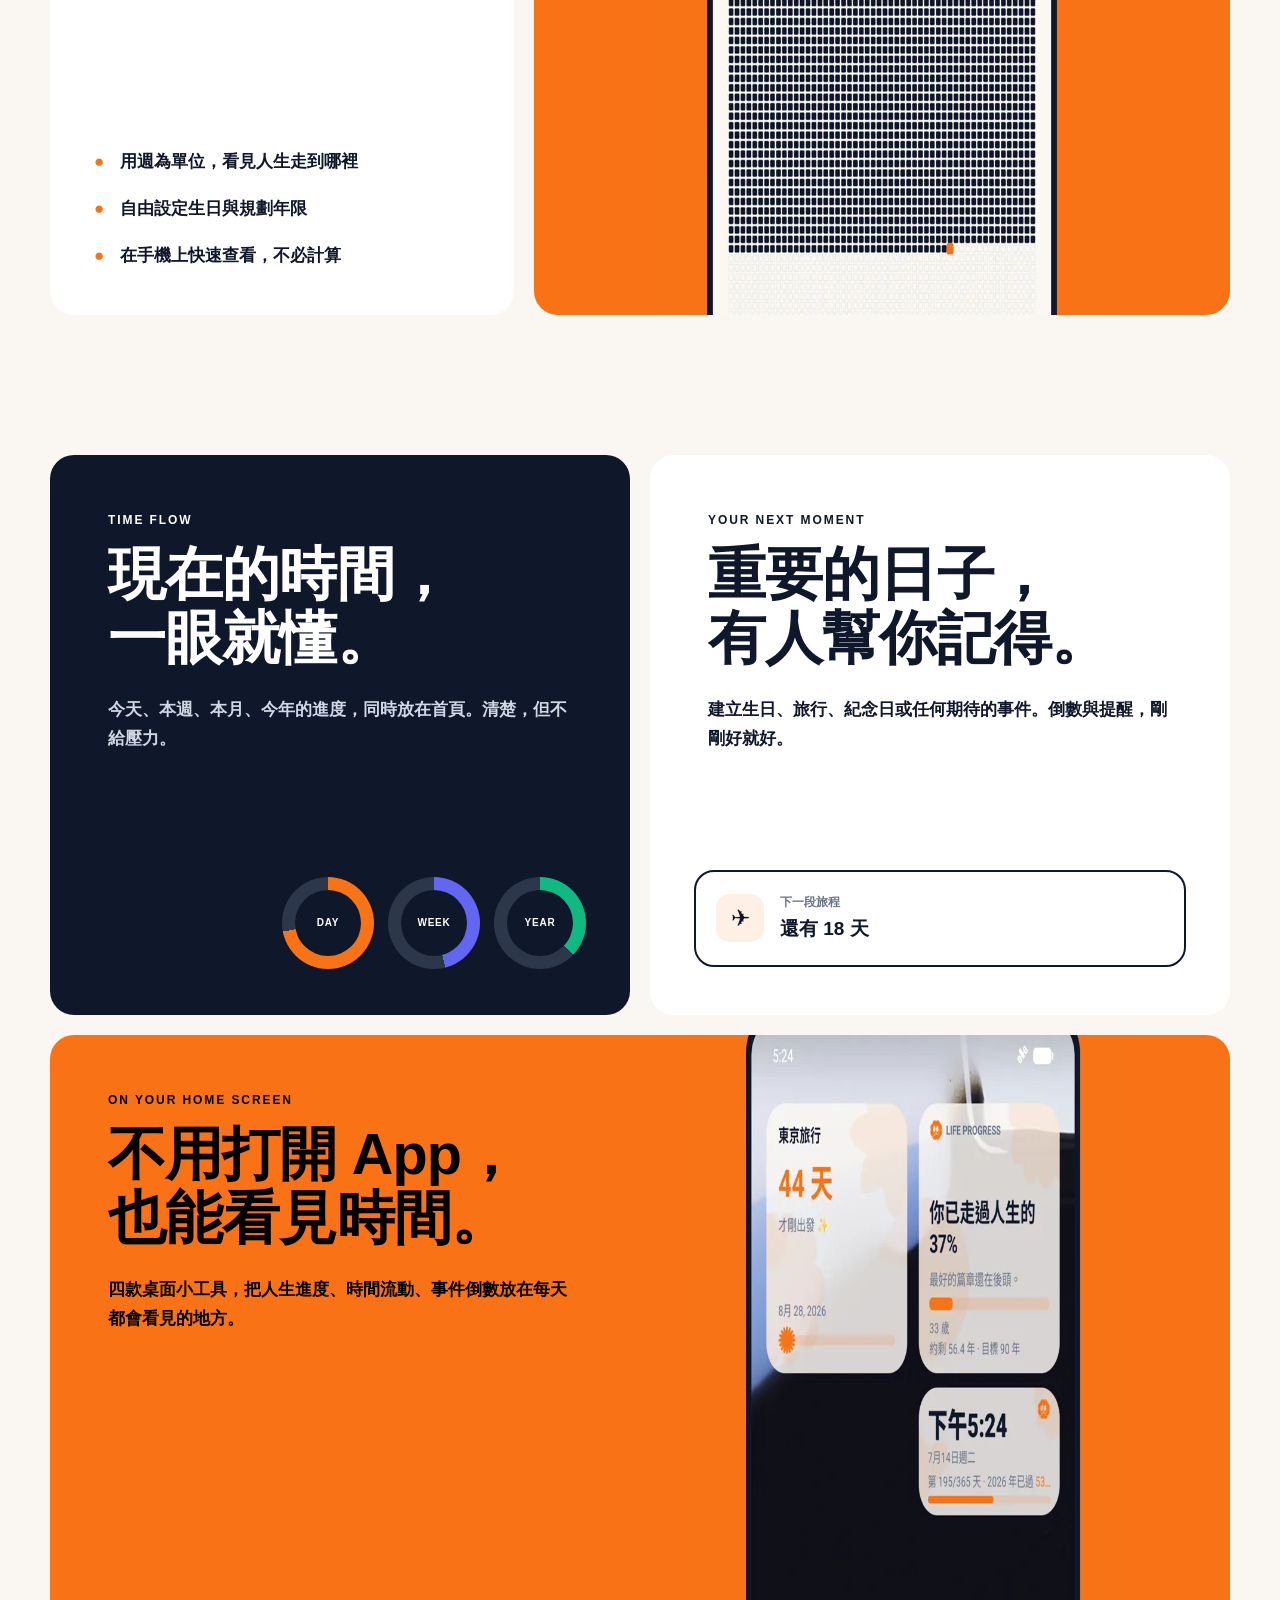
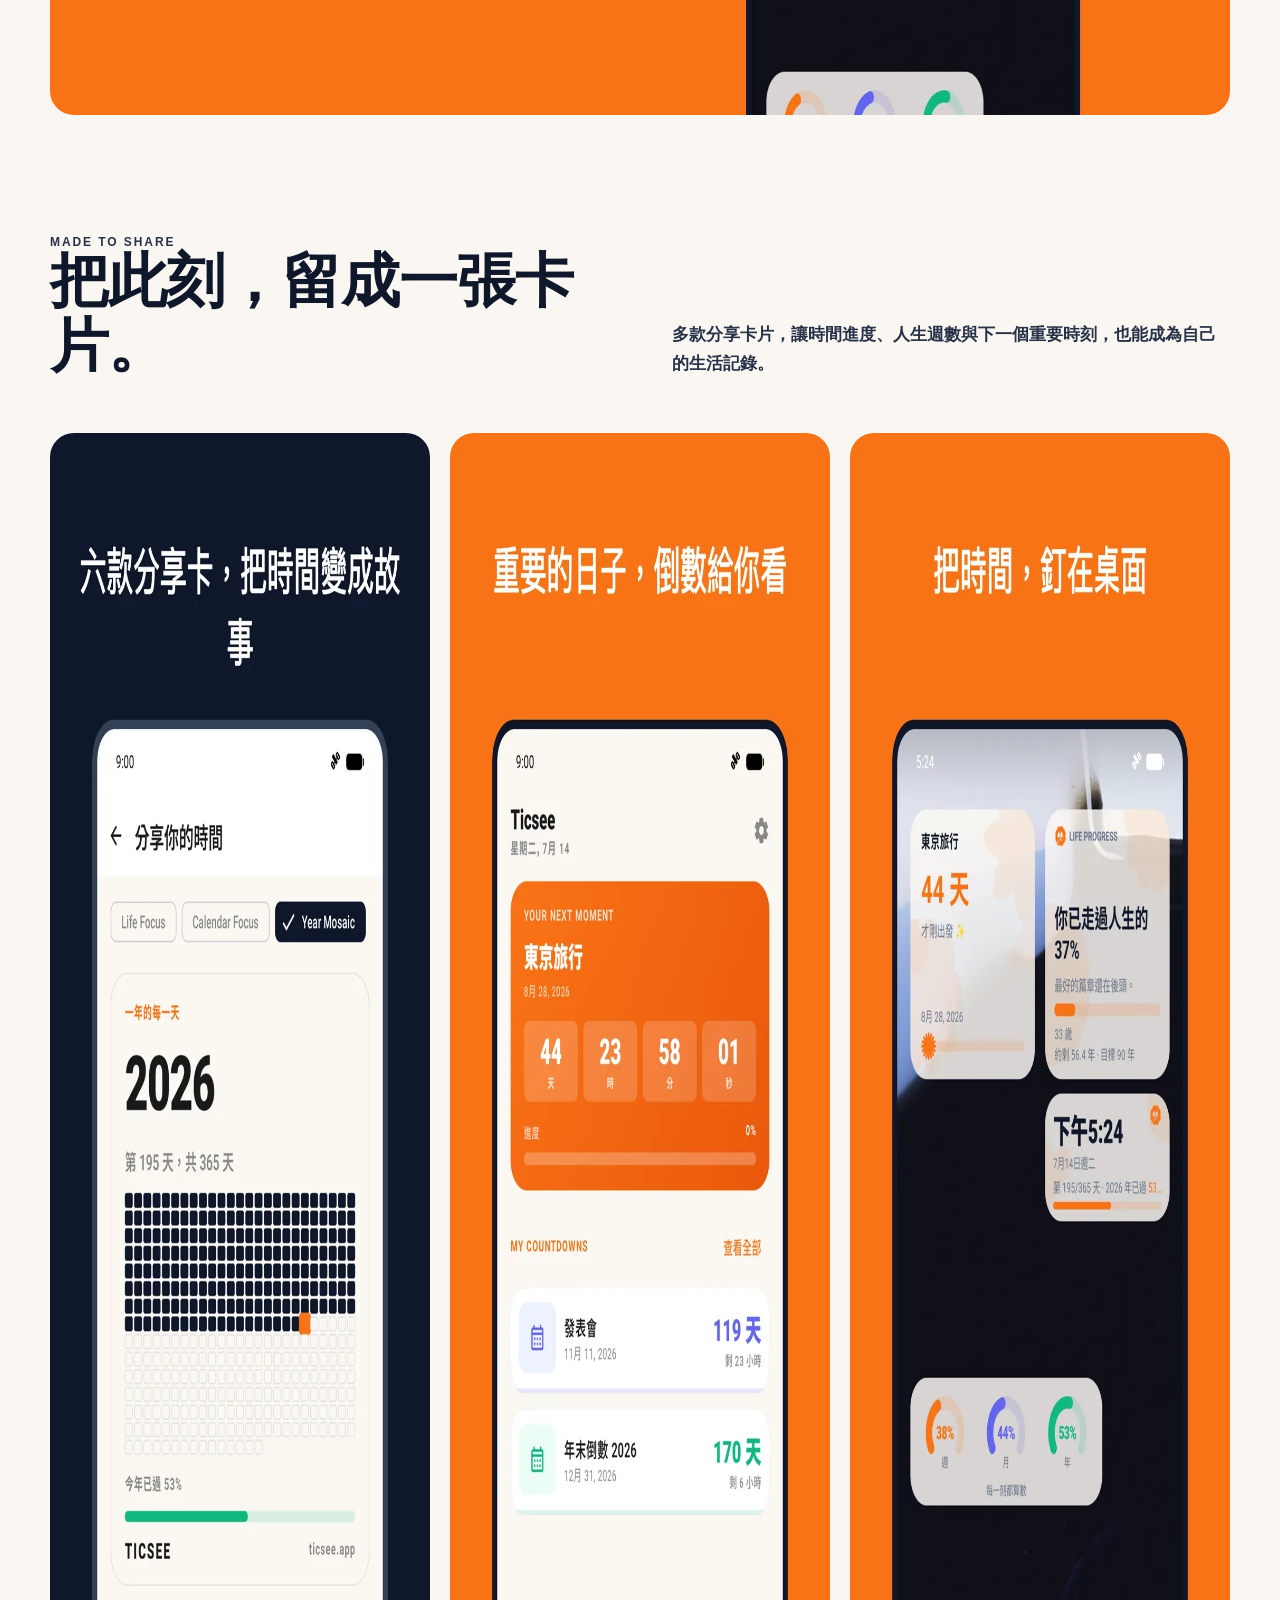
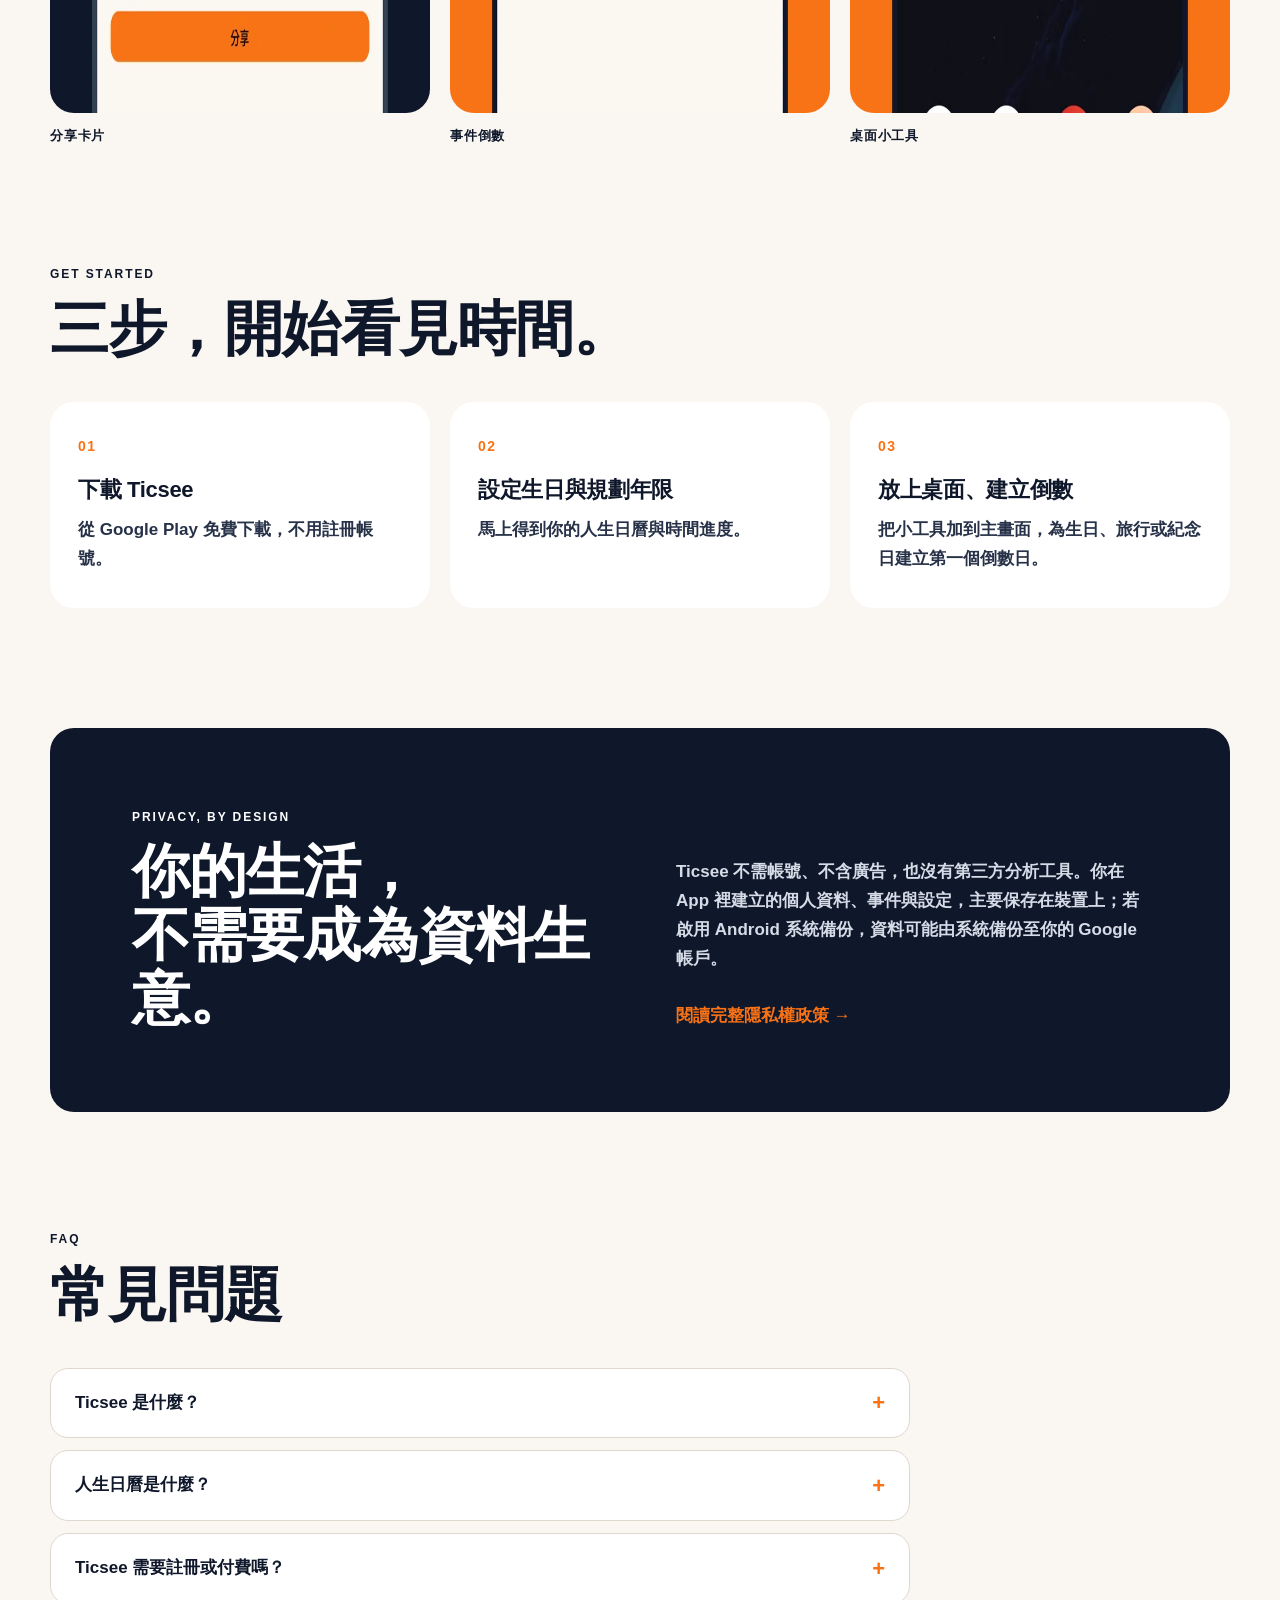
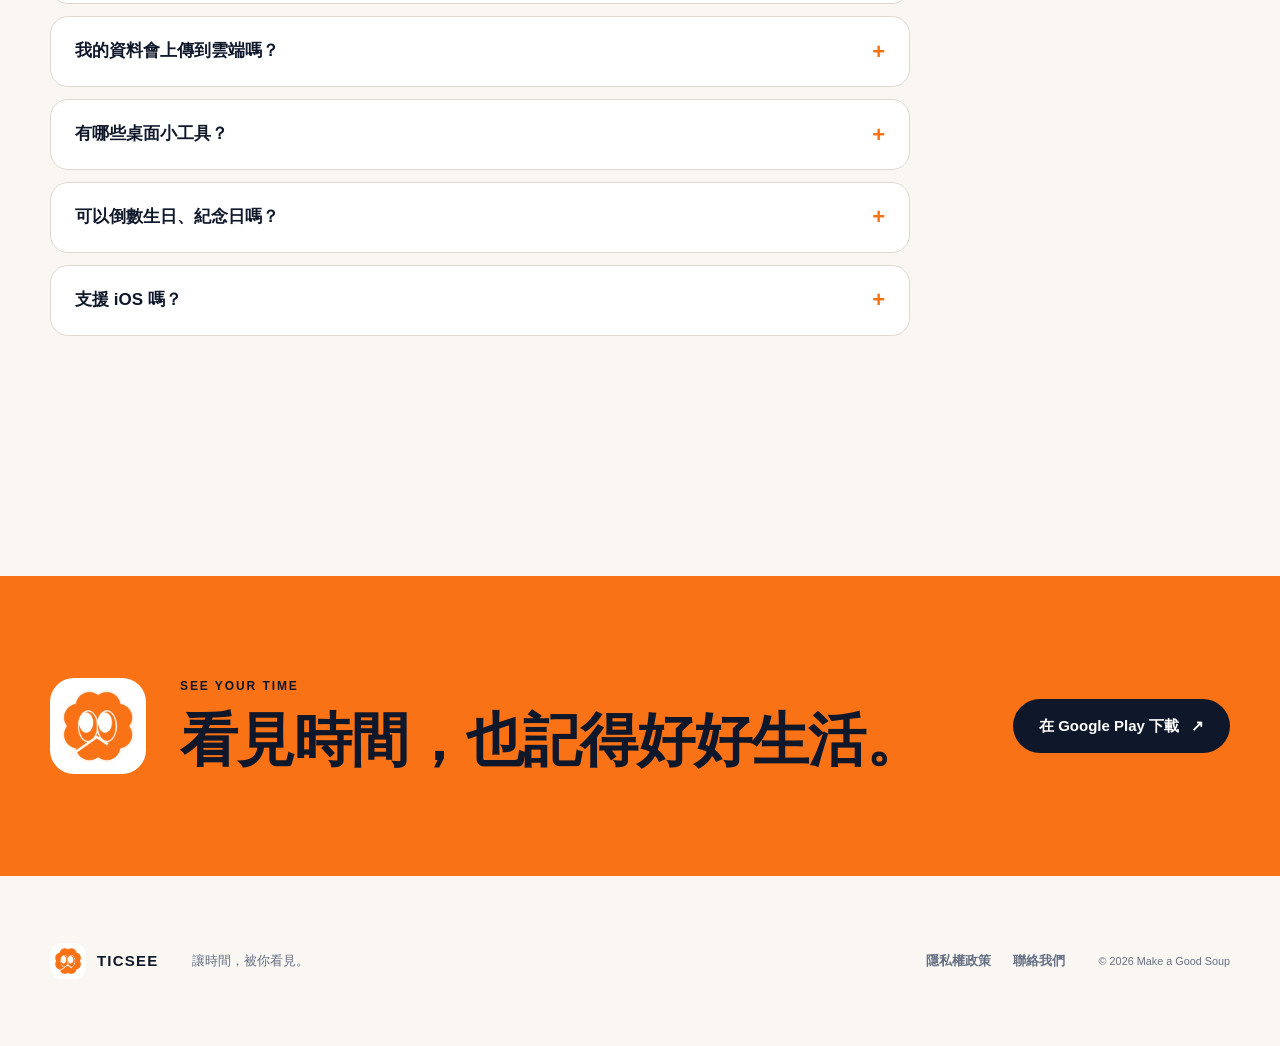
==== commit 242088e0: "spectra(site-seo-refresh): 隱私政策分層簡化、行銷頁 SEO 區塊、排印與圖片優化 Change: site-seo-refresh Tasks: 15/15 complet" ====
--- a/index.html
+++ b/index.html
@@ -8,7 +8,7 @@
   <meta name="robots" content="index, follow, max-image-preview:large">
   <meta name="theme-color" content="#F97316">
   <meta name="application-name" content="Ticsee">
-  <link rel="canonical" href="https://make-a-good-soup.github.io/ticsee-privacy/">
+  <link rel="canonical" href="https://ticsee.app/">
   <link rel="icon" type="image/png" href="assets/app-icon.png">
   <link rel="apple-touch-icon" href="assets/app-icon.png">
   <link rel="manifest" href="site.webmanifest">
@@ -18,15 +18,15 @@
   <meta property="og:site_name" content="Ticsee">
   <meta property="og:title" content="Ticsee｜讓時間，被你看見">
   <meta property="og:description" content="用人生日曆、年進度、事件倒數與桌面小工具，看見時間，也記得好好生活。">
-  <meta property="og:url" content="https://make-a-good-soup.github.io/ticsee-privacy/">
-  <meta property="og:image" content="https://make-a-good-soup.github.io/ticsee-privacy/assets/ticsee-feature.png">
+  <meta property="og:url" content="https://ticsee.app/">
+  <meta property="og:image" content="https://ticsee.app/assets/ticsee-feature.png">
   <meta property="og:image:width" content="1024">
   <meta property="og:image:height" content="500">
   <meta property="og:image:alt" content="Ticsee 讓時間，被你看見">
   <meta name="twitter:card" content="summary_large_image">
   <meta name="twitter:title" content="Ticsee｜讓時間，被你看見">
   <meta name="twitter:description" content="人生日曆、時間進度、事件倒數與桌面小工具。">
-  <meta name="twitter:image" content="https://make-a-good-soup.github.io/ticsee-privacy/assets/ticsee-feature.png">
+  <meta name="twitter:image" content="https://ticsee.app/assets/ticsee-feature.png">
 
   <script type="application/ld+json">
   {
@@ -36,11 +36,11 @@
     "operatingSystem": "Android",
     "applicationCategory": "LifestyleApplication",
     "description": "用人生日曆、年進度、事件倒數與桌面小工具，看見時間，也記得好好生活。",
-    "image": "https://make-a-good-soup.github.io/ticsee-privacy/assets/app-icon.png",
+    "image": "https://ticsee.app/assets/app-icon.png",
     "screenshot": [
-      "https://make-a-good-soup.github.io/ticsee-privacy/assets/screens/life-calendar.png",
-      "https://make-a-good-soup.github.io/ticsee-privacy/assets/screens/home-dashboard.png",
-      "https://make-a-good-soup.github.io/ticsee-privacy/assets/screens/widgets.png"
+      "https://ticsee.app/assets/screens/life-calendar.webp",
+      "https://ticsee.app/assets/screens/home-dashboard.webp",
+      "https://ticsee.app/assets/screens/widgets.webp"
     ],
     "downloadUrl": "https://play.google.com/store/apps/details?id=net.makeagoodsoup.ticsee",
     "installUrl": "https://play.google.com/store/apps/details?id=net.makeagoodsoup.ticsee",
@@ -69,7 +69,7 @@
     <nav aria-label="主要導覽">
       <a href="#features">功能</a>
       <a href="#privacy">隱私</a>
-      <a class="nav-cta" href="https://play.google.com/store/apps/details?id=net.makeagoodsoup.ticsee" target="_blank" rel="noopener noreferrer">Google Play</a>
+      <a class="nav-cta" href="https://play.google.com/store/apps/details?id=net.makeagoodsoup.ticsee&amp;utm_source=ticsee-site&amp;utm_medium=web&amp;utm_campaign=landing" target="_blank" rel="noopener noreferrer">Google Play</a>
     </nav>
   </header>
 
@@ -80,17 +80,17 @@
         <h1>讓時間，<br><span>被你看見。</span></h1>
         <p class="lede">用人生日曆、年進度、事件倒數與桌面小工具，看見時間，也記得好好生活。</p>
         <div class="hero-actions">
-          <a class="button button-primary" href="https://play.google.com/store/apps/details?id=net.makeagoodsoup.ticsee" target="_blank" rel="noopener noreferrer">
+          <a class="button button-primary" href="https://play.google.com/store/apps/details?id=net.makeagoodsoup.ticsee&amp;utm_source=ticsee-site&amp;utm_medium=web&amp;utm_campaign=landing" target="_blank" rel="noopener noreferrer">
             <span class="button-label">在 Google Play 下載</span>
             <span aria-hidden="true">↗</span>
           </a>
           <a class="button button-ghost" href="#features">看看 Ticsee 能做什麼</a>
         </div>
-        <p class="microcopy">Android ・ 免費下載 ・ 不需註冊帳號</p>
-      </div>
-
-      <div class="hero-visual" aria-label="Ticsee 首頁畫面預覽">
-        <img src="assets/screens/home-dashboard.png" alt="Ticsee 首頁顯示年進度與時間流動" width="720" height="1280" fetchpriority="high">
+        <p class="microcopy">Android ・ 免費下載 ・ 無廣告 ・ 不需註冊帳號</p>
+      </div>
+
+      <div class="hero-visual">
+        <img src="assets/screens/home-dashboard.webp" alt="Ticsee 首頁顯示年進度與時間流動" width="720" height="1280" fetchpriority="high">
       </div>
     </section>
 
@@ -102,7 +102,7 @@
       </div>
       <div class="feature-showcase">
         <div class="showcase-copy">
-          <div class="metric" aria-label="一年 52 週">
+          <div class="metric" role="img" aria-label="一年 52 週">
             <strong>52</strong>
             <span>WEEKS / YEAR</span>
           </div>
@@ -113,7 +113,7 @@
           </ul>
         </div>
         <div class="phone-stage orange-stage">
-          <img src="assets/screens/life-calendar.png" alt="Ticsee 人生日曆以方格呈現人生週數" width="720" height="1280" loading="lazy">
+          <img src="assets/screens/life-calendar.webp" alt="Ticsee 人生日曆以方格呈現人生週數" width="720" height="1280" loading="lazy">
         </div>
       </div>
     </section>
@@ -144,7 +144,7 @@
         <p class="kicker">ON YOUR HOME SCREEN</p>
         <h2>不用打開 App，<br>也能看見時間。</h2>
         <p>四款桌面小工具，把人生進度、時間流動、事件倒數放在每天都會看見的地方。</p>
-        <img class="card-screen" src="assets/screens/widgets.png" alt="Ticsee 四款 Android 桌面小工具" width="720" height="1280" loading="lazy">
+        <img class="card-screen" src="assets/screens/widgets.webp" alt="Ticsee 四款 Android 桌面小工具" width="720" height="1280" loading="lazy">
       </article>
     </section>
 
@@ -154,22 +154,44 @@
           <p class="kicker">MADE TO SHARE</p>
           <h2>把此刻，留成一張卡片。</h2>
         </div>
-        <p>六款分享卡片，讓時間進度、人生週數與下一個重要時刻，也能成為自己的生活記錄。</p>
-      </div>
-      <div class="screen-gallery" aria-label="Ticsee App 畫面">
+        <p>多款分享卡片，讓時間進度、人生週數與下一個重要時刻，也能成為自己的生活記錄。</p>
+      </div>
+      <div class="screen-gallery" role="group" aria-label="Ticsee App 畫面">
         <figure>
-          <img src="assets/screens/share-card.png" alt="Ticsee 分享卡片功能" width="720" height="1280" loading="lazy">
+          <img src="assets/screens/share-card.webp" alt="Ticsee 分享卡片功能" width="720" height="1280" loading="lazy">
           <figcaption>分享卡片</figcaption>
         </figure>
         <figure>
-          <img src="assets/screens/event-countdown.png" alt="Ticsee 事件倒數功能" width="720" height="1280" loading="lazy">
+          <img src="assets/screens/event-countdown.webp" alt="Ticsee 事件倒數功能" width="720" height="1280" loading="lazy">
           <figcaption>事件倒數</figcaption>
         </figure>
         <figure>
-          <img src="assets/screens/home-dashboard.png" alt="Ticsee 時間進度首頁" width="720" height="1280" loading="lazy">
-          <figcaption>時間進度</figcaption>
+          <img src="assets/screens/widgets.webp" alt="Ticsee 桌面小工具在主畫面顯示時間進度" width="720" height="1280" loading="lazy">
+          <figcaption>桌面小工具</figcaption>
         </figure>
       </div>
+    </section>
+
+    <section class="steps wrap" aria-label="開始使用 Ticsee 的三個步驟">
+      <p class="kicker">GET STARTED</p>
+      <h2>三步，開始看見時間。</h2>
+      <ol class="steps-list">
+        <li>
+          <strong>01</strong>
+          <h3>下載 Ticsee</h3>
+          <p>從 Google Play 免費下載，不用註冊帳號。</p>
+        </li>
+        <li>
+          <strong>02</strong>
+          <h3>設定生日與規劃年限</h3>
+          <p>馬上得到你的人生日曆與時間進度。</p>
+        </li>
+        <li>
+          <strong>03</strong>
+          <h3>放上桌面、建立倒數</h3>
+          <p>把小工具加到主畫面，為生日、旅行或紀念日建立第一個倒數日。</p>
+        </li>
+      </ol>
     </section>
 
     <section class="privacy-promise wrap" id="privacy">
@@ -181,6 +203,84 @@
         <p>Ticsee 不需帳號、不含廣告，也沒有第三方分析工具。你在 App 裡建立的個人資料、事件與設定，主要保存在裝置上；若啟用 Android 系統備份，資料可能由系統備份至你的 Google 帳戶。</p>
         <a class="text-link" href="privacy.html">閱讀完整隱私權政策 <span aria-hidden="true">→</span></a>
       </div>
+    </section>
+
+    <section class="faq wrap" id="faq">
+      <p class="kicker">FAQ</p>
+      <h2>常見問題</h2>
+      <div class="faq-list">
+        <details>
+          <summary>Ticsee 是什麼？</summary>
+          <p>Ticsee 是一款 Android 的人生日曆與時間進度 App：把今天、本週、今年的進度視覺化，並提供事件倒數與桌面小工具，免費且無廣告。</p>
+        </details>
+        <details>
+          <summary>人生日曆是什麼？</summary>
+          <p>人生日曆把你走過的每一週排成一格一格的圖，讓你直觀看見人生進度與剩餘週數；設定生日與規劃年限後就會自動產生。</p>
+        </details>
+        <details>
+          <summary>Ticsee 需要註冊或付費嗎？</summary>
+          <p>不用。Ticsee 免費下載、沒有廣告，也不需要建立帳號，打開就能使用。</p>
+        </details>
+        <details>
+          <summary>我的資料會上傳到雲端嗎？</summary>
+          <p>不會上傳到我們的伺服器——事件與設定保存在你的手機上；若你開啟 Android 系統備份，備份由你的 Google 帳戶與裝置設定控制。細節請見<a href="privacy.html">隱私權政策</a>。</p>
+        </details>
+        <details>
+          <summary>有哪些桌面小工具？</summary>
+          <p>Ticsee 提供四款 Android 桌面小工具，把人生進度、時間流動與事件倒數放在主畫面上，不用打開 App 也能看見時間。</p>
+        </details>
+        <details>
+          <summary>可以倒數生日、紀念日嗎？</summary>
+          <p>可以。建立事件後就有倒數日顯示，也能開啟生日提醒、紀念日提醒或每日提醒，時間到了溫和地通知你。</p>
+        </details>
+        <details>
+          <summary>支援 iOS 嗎？</summary>
+          <p>目前僅支援 Android；iOS 版本尚未定案，若有消息會在 Google Play 頁面與本網站公告。</p>
+        </details>
+      </div>
+      <script type="application/ld+json">
+      {
+        "@context": "https://schema.org",
+        "@type": "FAQPage",
+        "mainEntity": [
+          {
+            "@type": "Question",
+            "name": "Ticsee 是什麼？",
+            "acceptedAnswer": { "@type": "Answer", "text": "Ticsee 是一款 Android 的人生日曆與時間進度 App：把今天、本週、今年的進度視覺化，並提供事件倒數與桌面小工具，免費且無廣告。" }
+          },
+          {
+            "@type": "Question",
+            "name": "人生日曆是什麼？",
+            "acceptedAnswer": { "@type": "Answer", "text": "人生日曆把你走過的每一週排成一格一格的圖，讓你直觀看見人生進度與剩餘週數；設定生日與規劃年限後就會自動產生。" }
+          },
+          {
+            "@type": "Question",
+            "name": "Ticsee 需要註冊或付費嗎？",
+            "acceptedAnswer": { "@type": "Answer", "text": "不用。Ticsee 免費下載、沒有廣告，也不需要建立帳號，打開就能使用。" }
+          },
+          {
+            "@type": "Question",
+            "name": "我的資料會上傳到雲端嗎？",
+            "acceptedAnswer": { "@type": "Answer", "text": "不會上傳到我們的伺服器——事件與設定保存在你的手機上；若你開啟 Android 系統備份，備份由你的 Google 帳戶與裝置設定控制。細節請見隱私權政策。" }
+          },
+          {
+            "@type": "Question",
+            "name": "有哪些桌面小工具？",
+            "acceptedAnswer": { "@type": "Answer", "text": "Ticsee 提供四款 Android 桌面小工具，把人生進度、時間流動與事件倒數放在主畫面上，不用打開 App 也能看見時間。" }
+          },
+          {
+            "@type": "Question",
+            "name": "可以倒數生日、紀念日嗎？",
+            "acceptedAnswer": { "@type": "Answer", "text": "可以。建立事件後就有倒數日顯示，也能開啟生日提醒、紀念日提醒或每日提醒，時間到了溫和地通知你。" }
+          },
+          {
+            "@type": "Question",
+            "name": "支援 iOS 嗎？",
+            "acceptedAnswer": { "@type": "Answer", "text": "目前僅支援 Android；iOS 版本尚未定案，若有消息會在 Google Play 頁面與本網站公告。" }
+          }
+        ]
+      }
+      </script>
     </section>
 
     <section class="final-cta">
@@ -190,7 +290,7 @@
           <p class="kicker">SEE YOUR TIME</p>
           <h2>看見時間，也記得好好生活。</h2>
         </div>
-        <a class="button button-ink" href="https://play.google.com/store/apps/details?id=net.makeagoodsoup.ticsee" target="_blank" rel="noopener noreferrer">在 Google Play 下載 <span aria-hidden="true">↗</span></a>
+        <a class="button button-ink" href="https://play.google.com/store/apps/details?id=net.makeagoodsoup.ticsee&amp;utm_source=ticsee-site&amp;utm_medium=web&amp;utm_campaign=landing" target="_blank" rel="noopener noreferrer">在 Google Play 下載 <span aria-hidden="true">↗</span></a>
       </div>
     </section>
   </main>
@@ -200,7 +300,7 @@
       <img src="assets/app-icon.png" alt="" width="36" height="36" loading="lazy">
       <span>TICSEE</span>
     </a>
-    <p>把時間變成你看得見的進度。</p>
+    <p>讓時間，被你看見。</p>
     <div class="footer-links">
       <a href="privacy.html">隱私權政策</a>
       <a href="mailto:makeagoodsoup6@gmail.com">聯絡我們</a>
--- a/styles.css
+++ b/styles.css
@@ -71,7 +71,7 @@
   color: var(--ink);
   text-decoration: none;
   font-size: 18px;
-  font-weight: 950;
+  font-weight: 900;
   letter-spacing: .08em;
 }
 
@@ -101,7 +101,7 @@
 .kicker {
   margin: 0 0 16px;
   font-size: 12px;
-  font-weight: 950;
+  font-weight: 900;
   letter-spacing: .16em;
   line-height: 1.2;
   text-transform: uppercase;
@@ -120,9 +120,9 @@
 .policy-hero h1 {
   margin: 0;
   font-size: clamp(64px, 8vw, 116px);
-  font-weight: 950;
-  letter-spacing: -.075em;
-  line-height: .88;
+  font-weight: 900;
+  letter-spacing: -.015em;
+  line-height: 1.05;
 }
 
 .hero h1 span { color: var(--orange); }
@@ -213,9 +213,9 @@
 .final-cta h2 {
   margin: 0;
   font-size: clamp(42px, 5.2vw, 72px);
-  font-weight: 950;
-  letter-spacing: -.06em;
-  line-height: 1;
+  font-weight: 900;
+  letter-spacing: -.015em;
+  line-height: 1.1;
 }
 
 .section-heading p { margin: 0; color: var(--body); font-weight: 600; }
@@ -242,13 +242,13 @@
   margin-bottom: -12px;
   color: var(--orange);
   font-size: clamp(94px, 12vw, 160px);
-  font-weight: 950;
+  font-weight: 900;
   letter-spacing: -.08em;
   line-height: .85;
   font-variant-numeric: tabular-nums;
 }
 
-.metric span { font-size: 12px; font-weight: 950; letter-spacing: .14em; }
+.metric span { font-size: 12px; font-weight: 900; letter-spacing: .14em; }
 
 .check-list {
   display: grid;
@@ -325,7 +325,7 @@
 .countdown-chip small,
 .countdown-chip strong { display: block; }
 .countdown-chip small { color: #697386; font-size: 12px; font-weight: 800; }
-.countdown-chip strong { font-size: 19px; font-weight: 950; }
+.countdown-chip strong { font-size: 19px; font-weight: 900; }
 
 .gallery-section { padding-bottom: 120px; }
 .section-heading.compact { grid-template-columns: 1fr 1fr; }
@@ -357,6 +357,86 @@
 .text-link { color: var(--orange); text-decoration: none; font-weight: 900; }
 .text-link:hover { text-decoration: underline; text-underline-offset: 5px; }
 
+.steps { padding-bottom: 120px; }
+
+.steps h2,
+.faq h2 {
+  margin: 0 0 40px;
+  font-size: clamp(40px, 4.6vw, 62px);
+  font-weight: 900;
+  letter-spacing: -.015em;
+  line-height: 1.1;
+}
+
+.steps-list {
+  display: grid;
+  grid-template-columns: repeat(3, 1fr);
+  gap: 20px;
+  margin: 0;
+  padding: 0;
+  list-style: none;
+}
+
+.steps-list li {
+  padding: 30px 28px 34px;
+  border-radius: var(--radius);
+  background: var(--white);
+}
+
+.steps-list strong {
+  color: var(--orange);
+  font-size: 14px;
+  font-weight: 900;
+  letter-spacing: .1em;
+}
+
+.steps-list h3 {
+  margin: 10px 0 8px;
+  font-size: 22px;
+  font-weight: 900;
+  letter-spacing: -.015em;
+}
+
+.steps-list p { margin: 0; color: var(--body); font-weight: 600; }
+
+.faq { padding-block: 120px 120px; }
+
+.faq-list { display: grid; gap: 12px; max-width: 860px; }
+
+.faq details {
+  overflow: hidden;
+  border: 1px solid var(--line);
+  border-radius: 18px;
+  background: var(--white);
+}
+
+.faq summary {
+  position: relative;
+  padding: 20px 56px 20px 24px;
+  list-style: none;
+  cursor: pointer;
+  font-weight: 800;
+}
+
+.faq summary::-webkit-details-marker { display: none; }
+
+.faq summary::after {
+  content: "+";
+  position: absolute;
+  top: 50%;
+  right: 24px;
+  transform: translateY(-50%);
+  color: var(--orange);
+  font-size: 22px;
+  font-weight: 900;
+}
+
+.faq details[open] summary::after { content: "−"; }
+
+.faq details p { margin: 0; padding: 0 24px 20px; color: var(--body); }
+
+.faq details a { color: #c34f05; font-weight: 750; text-underline-offset: 4px; }
+
 .final-cta { margin-top: 120px; background: var(--orange); }
 .final-cta-inner { display: grid; grid-template-columns: auto 1fr auto; align-items: center; gap: 34px; min-height: 300px; }
 .final-cta img { border-radius: 24px; }
@@ -392,6 +472,35 @@
 .policy-summary p { margin: 0 0 18px; font-size: clamp(20px, 2.3vw, 28px); font-weight: 850; line-height: 1.45; }
 .policy-summary span { font-size: 13px; font-weight: 850; }
 
+.policy-promises {
+  display: grid;
+  grid-template-columns: repeat(4, 1fr);
+  gap: 14px;
+  margin-top: -30px;
+  position: relative;
+  z-index: 2;
+}
+
+.policy-promises > div {
+  padding: 22px 24px;
+  border-radius: 18px;
+  background: var(--white);
+  border: 1px solid var(--line);
+}
+
+.policy-promises strong {
+  display: block;
+  font-size: 16px;
+  font-weight: 900;
+}
+
+.policy-promises p {
+  margin: 6px 0 0;
+  color: var(--body);
+  font-size: 13.5px;
+  font-weight: 600;
+}
+
 .policy-layout {
   display: grid;
   grid-template-columns: 230px minmax(0, 760px);
@@ -401,7 +510,7 @@
 }
 
 .policy-nav { position: sticky; top: 32px; align-self: start; }
-.policy-nav ol { display: grid; gap: 10px; margin: 0; padding: 0; list-style: none; counter-reset: section; }
+.policy-nav ol { display: grid; gap: 10px; margin: 0; padding: 0; list-style: none; }
 .policy-nav a { color: #667085; text-decoration: none; font-size: 13px; font-weight: 750; }
 .policy-nav a:hover { color: var(--orange); }
 
@@ -415,10 +524,10 @@
   background: var(--ink);
   color: var(--white);
 }
-.policy-lead strong { color: var(--orange); font-size: 12px; font-weight: 950; letter-spacing: .14em; }
+.policy-lead strong { color: var(--orange); font-size: 12px; font-weight: 900; letter-spacing: .14em; }
 .policy-article .policy-lead p { margin-bottom: 0; color: var(--white); font-size: 21px; font-weight: 750; }
-.section-number { margin: 0; color: var(--orange); font-size: 14px; font-weight: 950; font-variant-numeric: tabular-nums; }
-.policy-article h2 { margin: 4px 0 26px; font-size: clamp(31px, 4vw, 46px); font-weight: 950; letter-spacing: -.045em; line-height: 1.1; }
+.section-number { margin: 0; color: var(--orange); font-size: 14px; font-weight: 900; font-variant-numeric: tabular-nums; }
+.policy-article h2 { margin: 4px 0 26px; font-size: clamp(31px, 4vw, 46px); font-weight: 900; letter-spacing: -.015em; line-height: 1.1; }
 .policy-article h3 { margin: 34px 0 6px; font-size: 20px; font-weight: 900; }
 .policy-article p { color: var(--body); }
 .policy-article ul { display: grid; gap: 12px; padding-left: 24px; color: var(--body); }
@@ -445,8 +554,25 @@
   .final-cta .button { grid-column: 2; justify-self: start; }
   .site-footer { grid-template-columns: auto 1fr auto; }
   .site-footer small { grid-column: 2 / -1; }
-  .policy-layout { grid-template-columns: 1fr; }
-  .policy-nav { display: none; }
+  .policy-layout { grid-template-columns: minmax(0, 1fr); gap: 36px; }
+  .policy-nav { position: static; min-width: 0; }
+  .policy-nav ol {
+    display: flex;
+    gap: 8px;
+    overflow-x: auto;
+    -webkit-overflow-scrolling: touch;
+    padding-bottom: 6px;
+  }
+  .policy-nav li { flex: 0 0 auto; }
+  .policy-nav a {
+    display: inline-block;
+    padding: 8px 14px;
+    border: 1.5px solid var(--line);
+    border-radius: 999px;
+    background: var(--white);
+    white-space: nowrap;
+  }
+  .policy-promises { grid-template-columns: 1fr 1fr; gap: 10px; margin-top: -24px; }
 }
 
 @media (max-width: 680px) {
@@ -478,6 +604,9 @@
   .countdown-chip { right: 26px; bottom: 30px; left: 26px; }
   .screen-gallery { display: flex; width: calc(100vw - 16px); overflow-x: auto; scroll-snap-type: x mandatory; padding-right: 16px; }
   .screen-gallery figure { flex: 0 0 76vw; scroll-snap-align: start; }
+  .steps-list { grid-template-columns: 1fr; }
+  .steps { padding-bottom: 88px; }
+  .faq { padding-block: 88px; }
   .privacy-promise { width: 100%; border-radius: 0; padding: 56px 28px; }
   .final-cta { margin-top: 0; }
   .final-cta-inner { grid-template-columns: 1fr; text-align: left; }
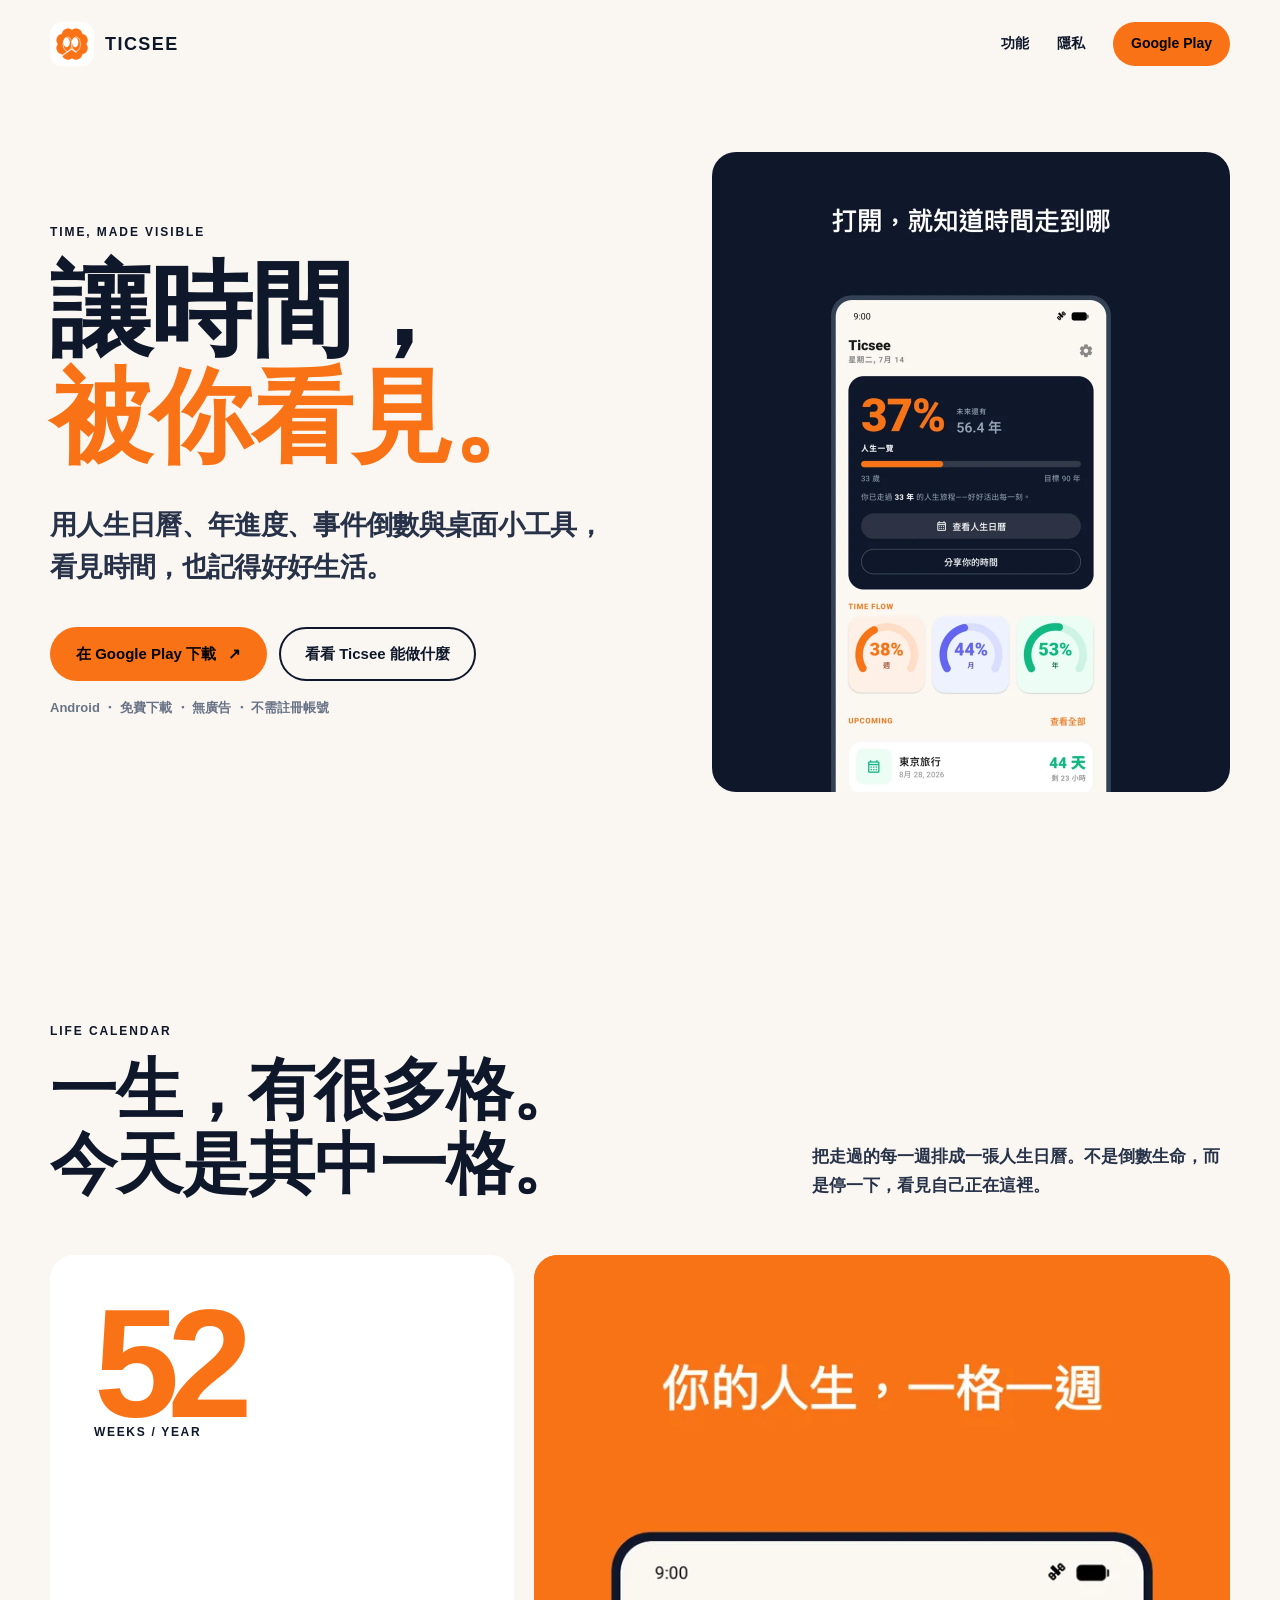
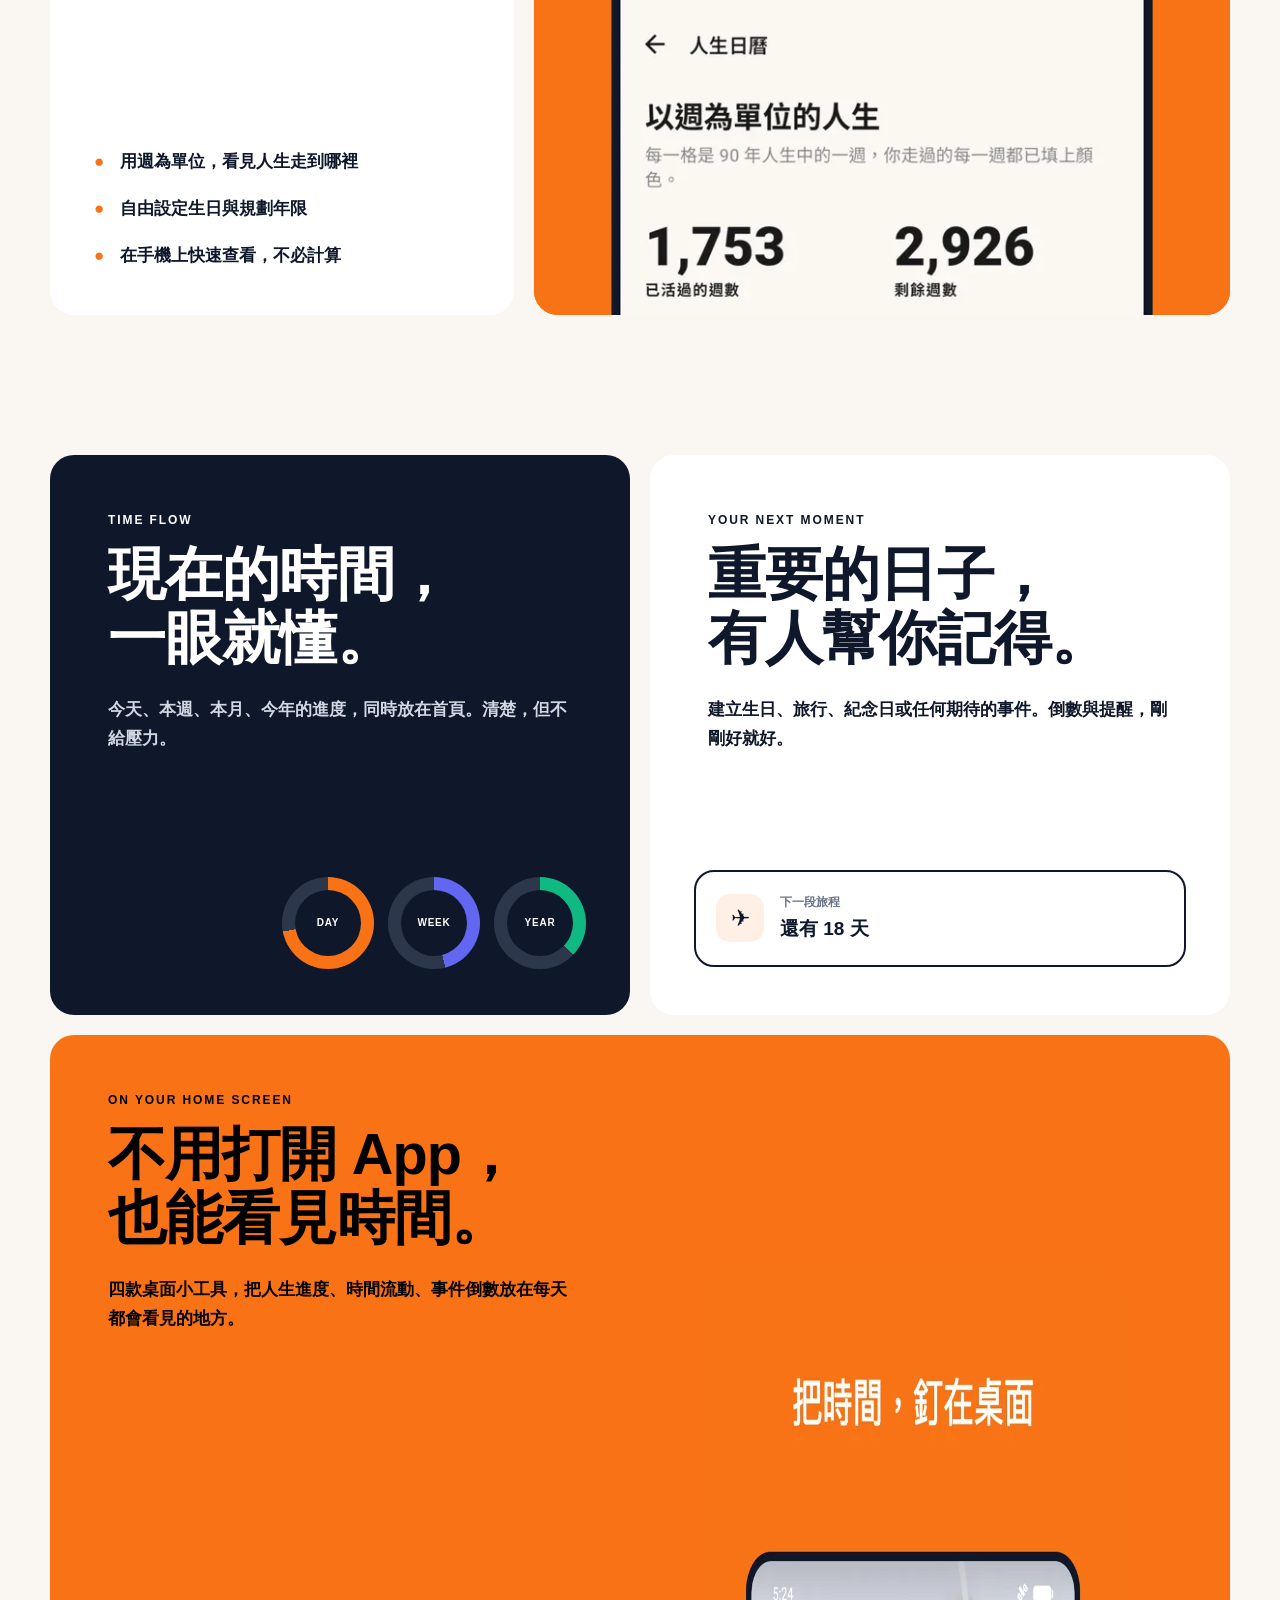
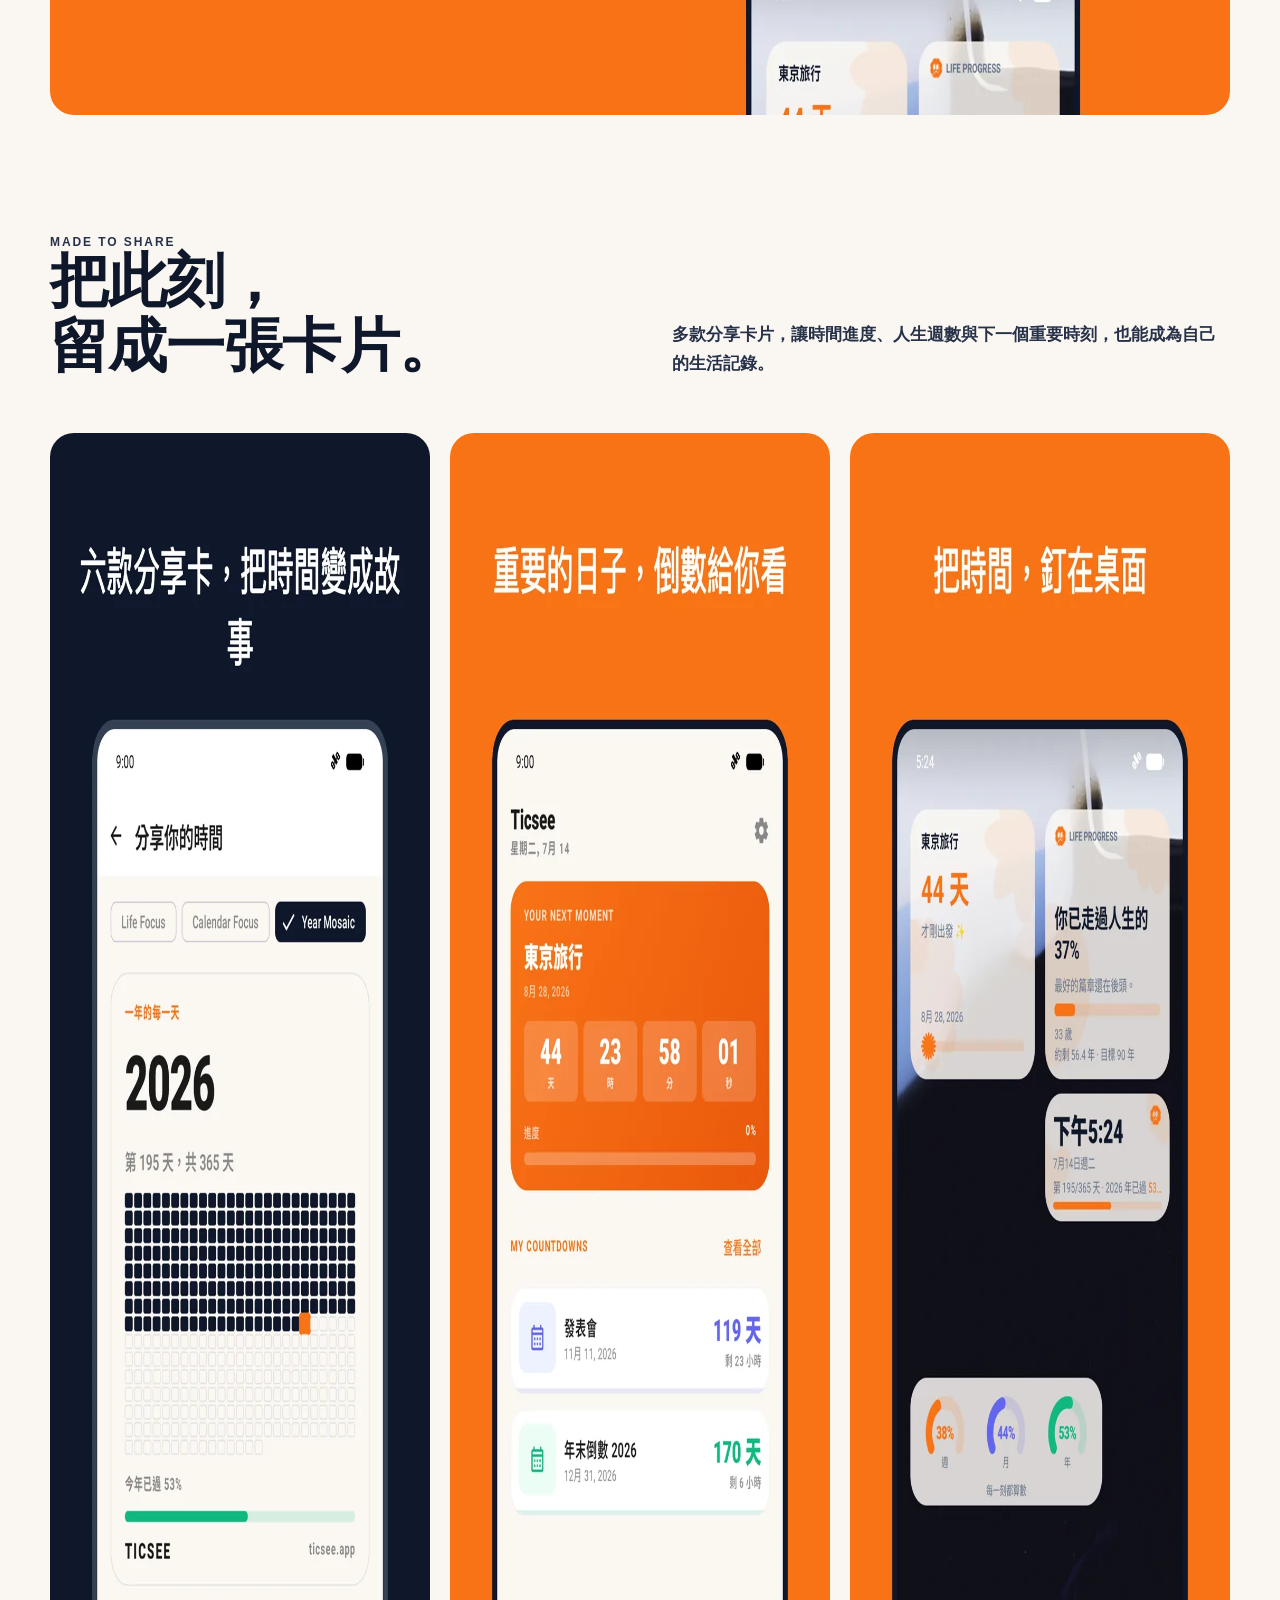
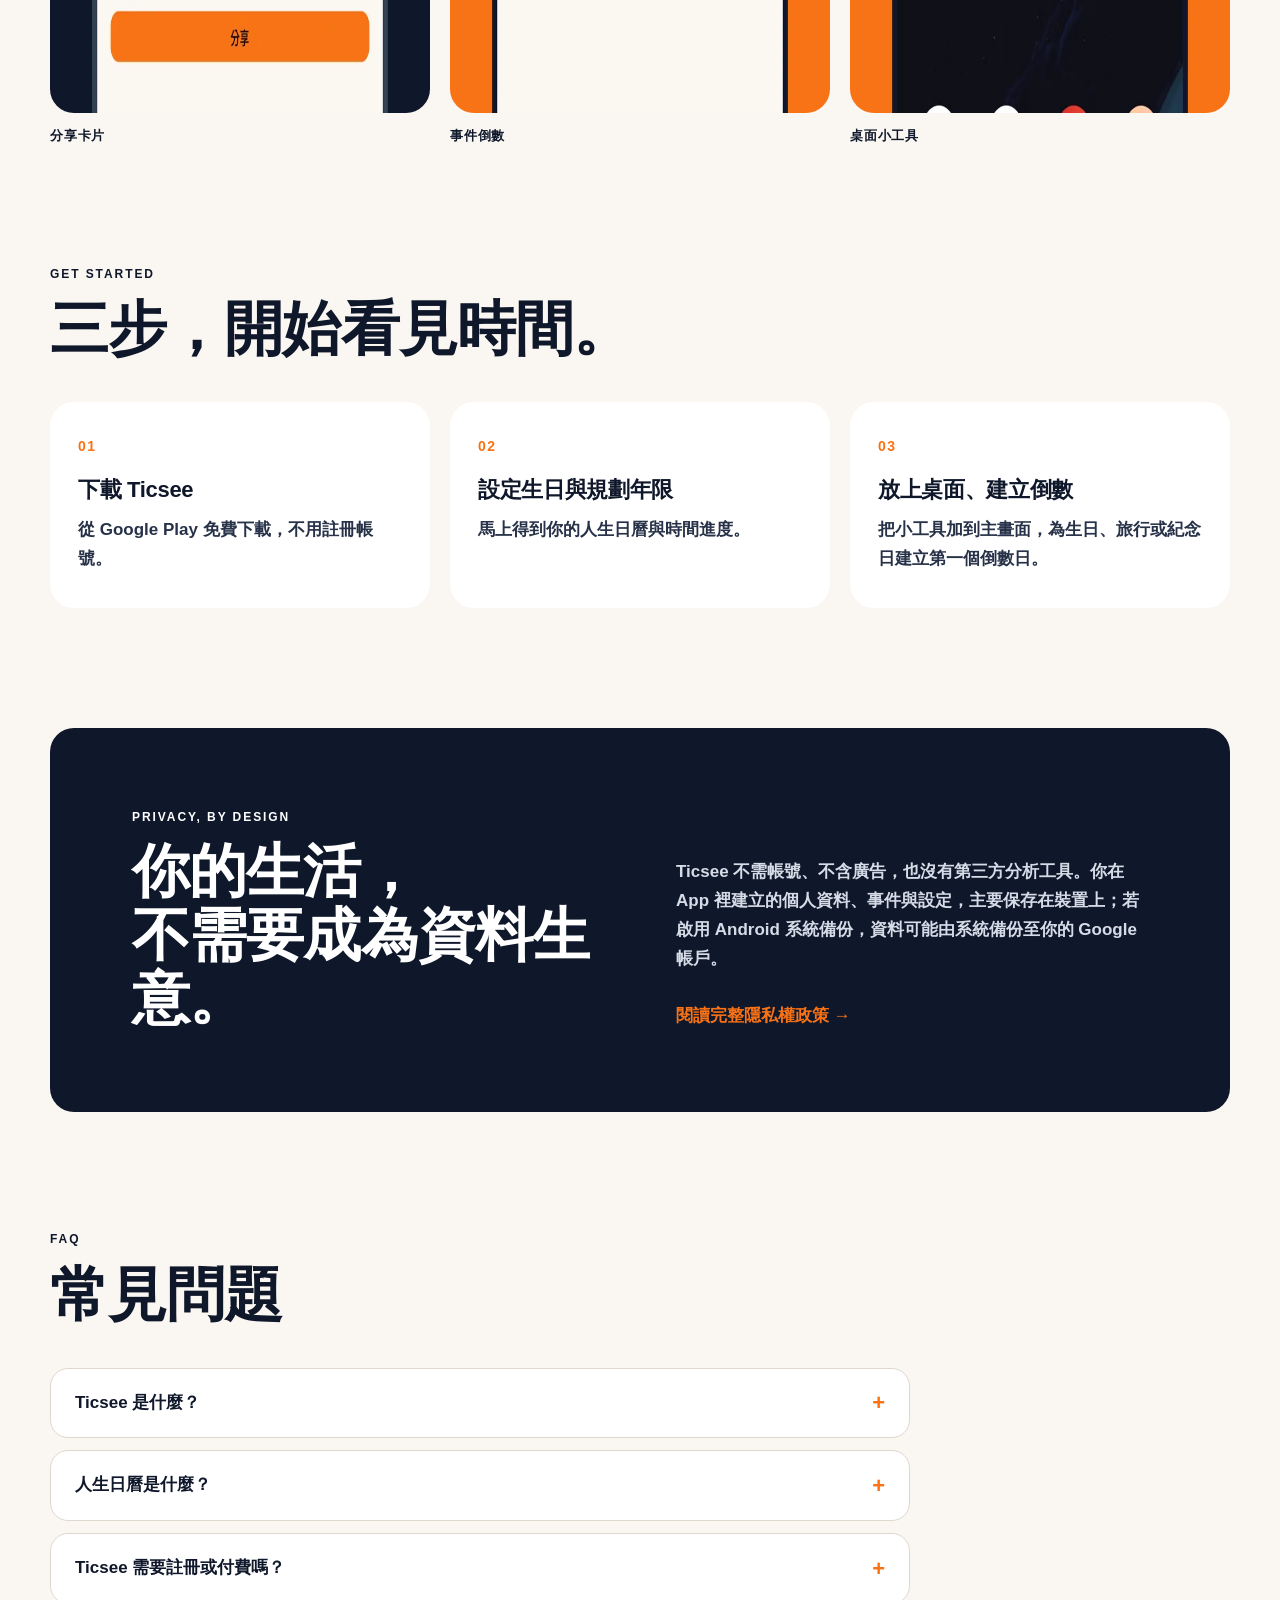
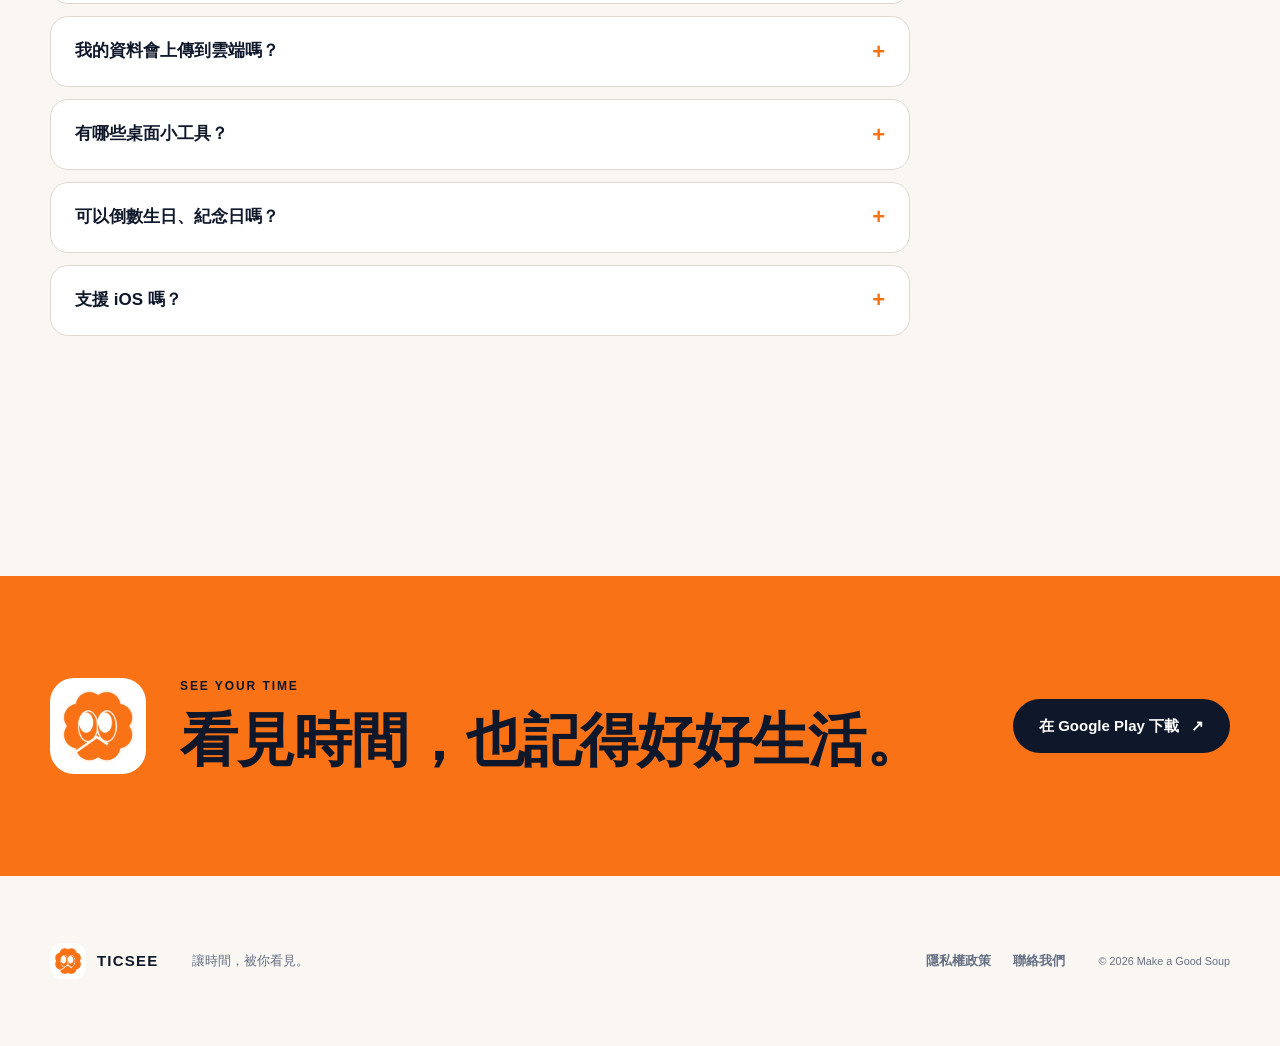
==== commit de6d4e7f: "fix: stabilize image sections across mid-width viewports - break MADE TO SHARE heading to avoid orph" ====
--- a/index.html
+++ b/index.html
@@ -152,7 +152,7 @@
       <div class="section-heading compact">
         <div>
           <p class="kicker">MADE TO SHARE</p>
-          <h2>把此刻，留成一張卡片。</h2>
+          <h2>把此刻，<br>留成一張卡片。</h2>
         </div>
         <p>多款分享卡片，讓時間進度、人生週數與下一個重要時刻，也能成為自己的生活記錄。</p>
       </div>
--- a/styles.css
+++ b/styles.css
@@ -270,7 +270,7 @@
 }
 
 .orange-stage { background: var(--orange); }
-.phone-stage img { position: absolute; left: 50%; bottom: -168px; width: min(74%, 450px); transform: translateX(-50%); border-radius: 42px 42px 0 0; }
+.phone-stage img { position: absolute; inset: 0; width: 100%; height: 100%; object-fit: cover; object-position: center top; }
 
 .feature-grid {
   display: grid;
@@ -294,7 +294,7 @@
 .card-paper { background: var(--white); }
 .card-orange { grid-column: 1 / -1; min-height: 680px; background: var(--orange); color: #000; }
 .card-orange > p:not(.kicker) { max-width: 470px; }
-.card-screen { position: absolute; right: clamp(24px, 8vw, 110px); bottom: -292px; width: min(42%, 430px); border-radius: 42px 42px 0 0; }
+.card-screen { position: absolute; top: clamp(170px, 18vw, 230px); right: clamp(24px, 8vw, 110px); width: min(42%, 430px); border-radius: 42px 42px 0 0; }
 
 .progress-rings { position: absolute; right: 44px; bottom: 46px; display: flex; gap: 14px; align-items: end; }
 .progress-rings span {
@@ -548,6 +548,8 @@
   .privacy-promise { grid-template-columns: 1fr; gap: 30px; }
   .feature-showcase { grid-template-columns: 1fr 1.35fr; }
   .feature-grid { grid-template-columns: 1fr; }
+  .card-dark,
+  .card-paper { min-height: 0; padding-bottom: 190px; }
   .card-orange { grid-column: auto; }
   .card-screen { right: 24px; width: 52%; }
   .final-cta-inner { grid-template-columns: auto 1fr; padding-block: 48px; }
@@ -592,12 +594,11 @@
   .intro { padding-block: 86px; }
   .feature-showcase { grid-template-columns: 1fr; }
   .showcase-copy { min-height: 440px; padding: 32px; }
-  .phone-stage { min-height: 590px; }
-  .phone-stage img { bottom: -100px; width: 88%; }
+  .phone-stage { min-height: 560px; }
   .feature-grid { padding-bottom: 88px; }
   .feature-card { min-height: 500px; padding: 34px 28px; }
   .card-orange { min-height: 620px; }
-  .card-screen { right: 50%; bottom: -166px; width: 76%; transform: translateX(50%); }
+  .card-screen { top: auto; right: 50%; bottom: -166px; width: 76%; transform: translateX(50%); }
   .progress-rings { right: 24px; bottom: 30px; left: 24px; justify-content: center; }
   .progress-rings span { width: 76px; }
   .progress-rings span::before { width: 54px; }
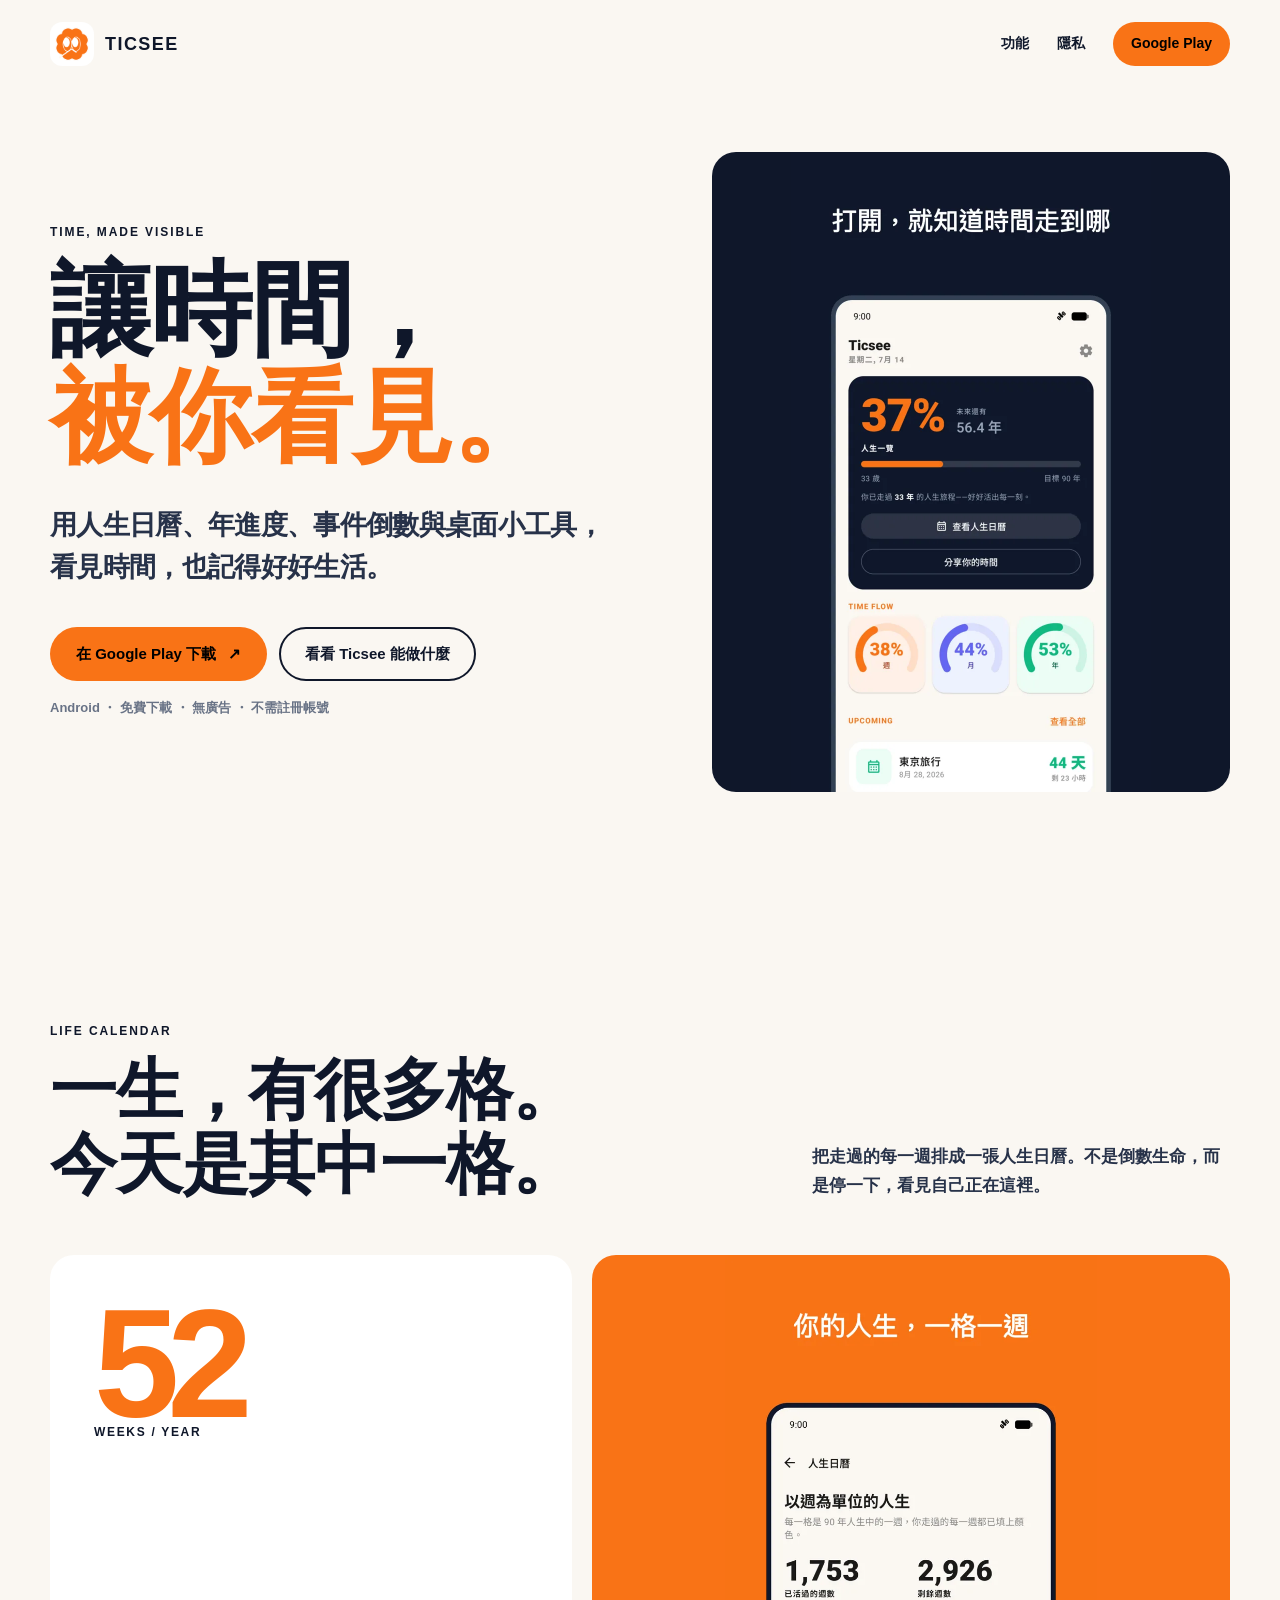
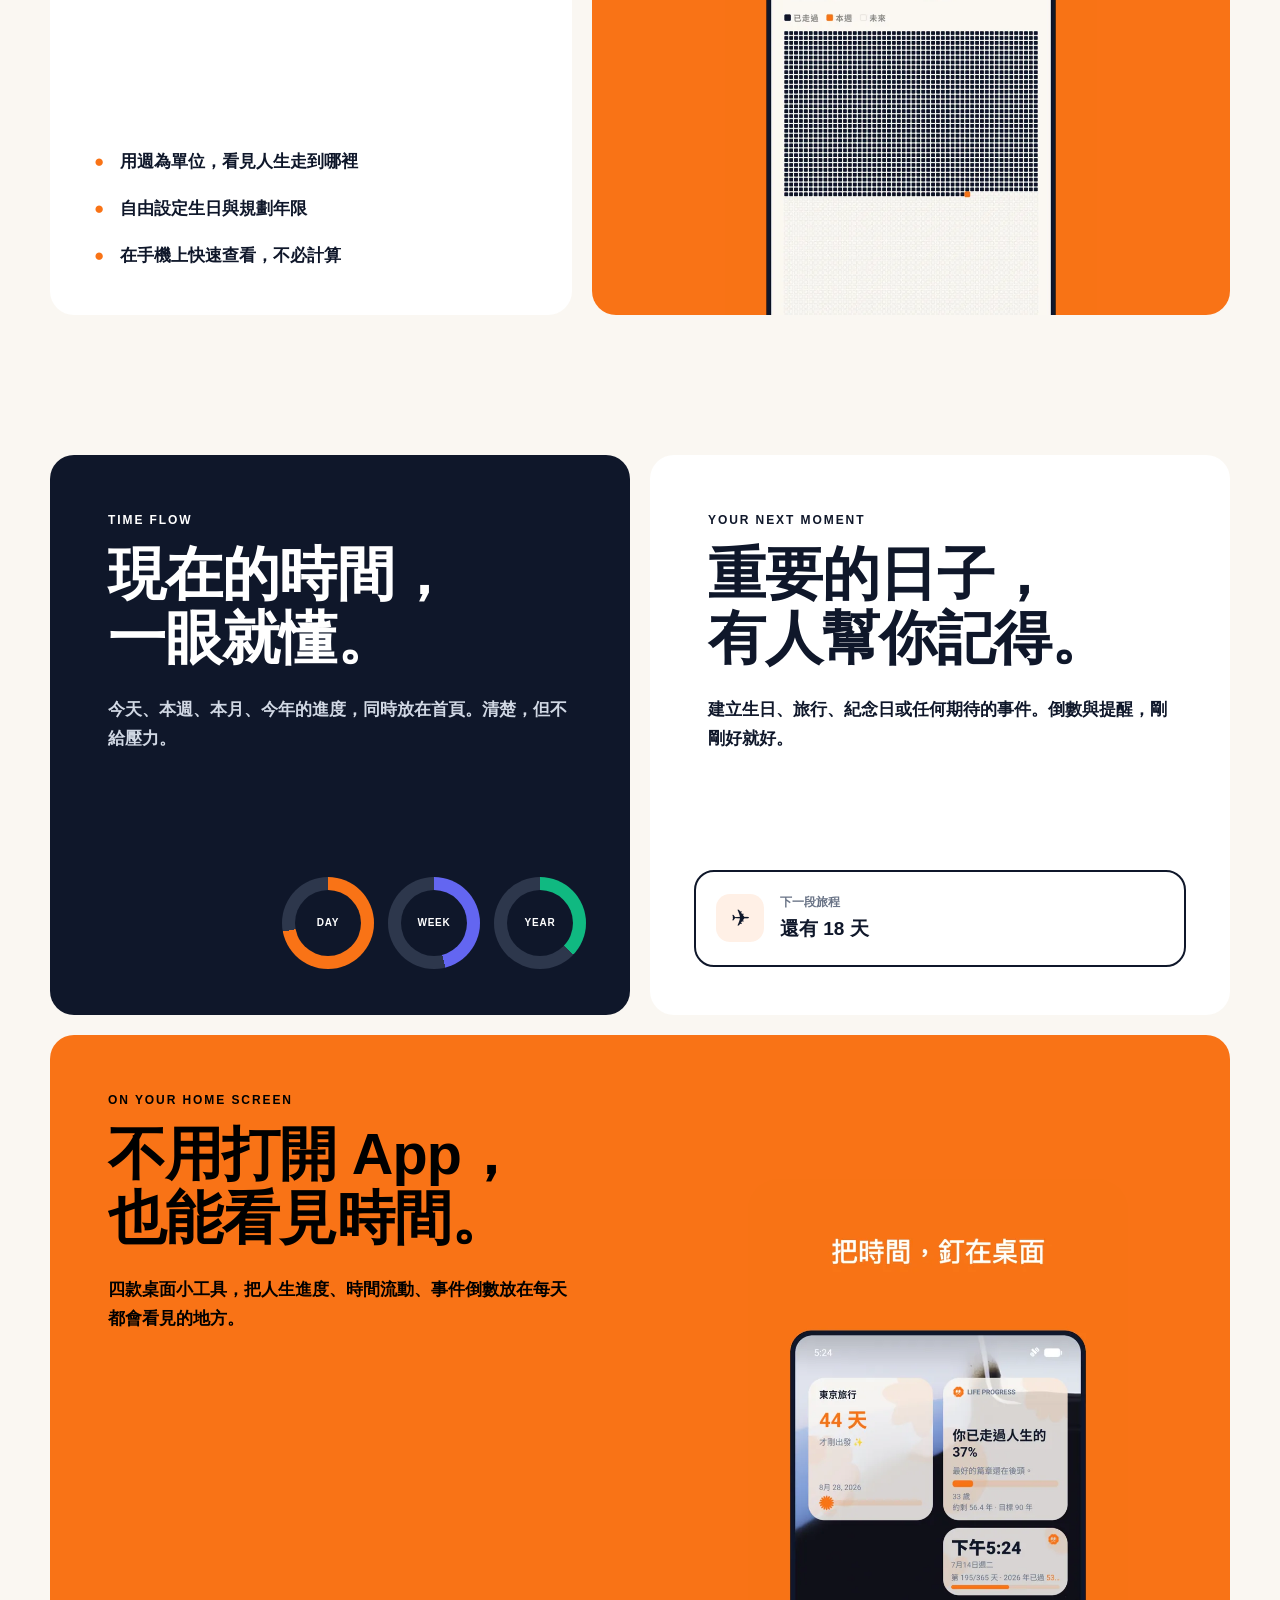
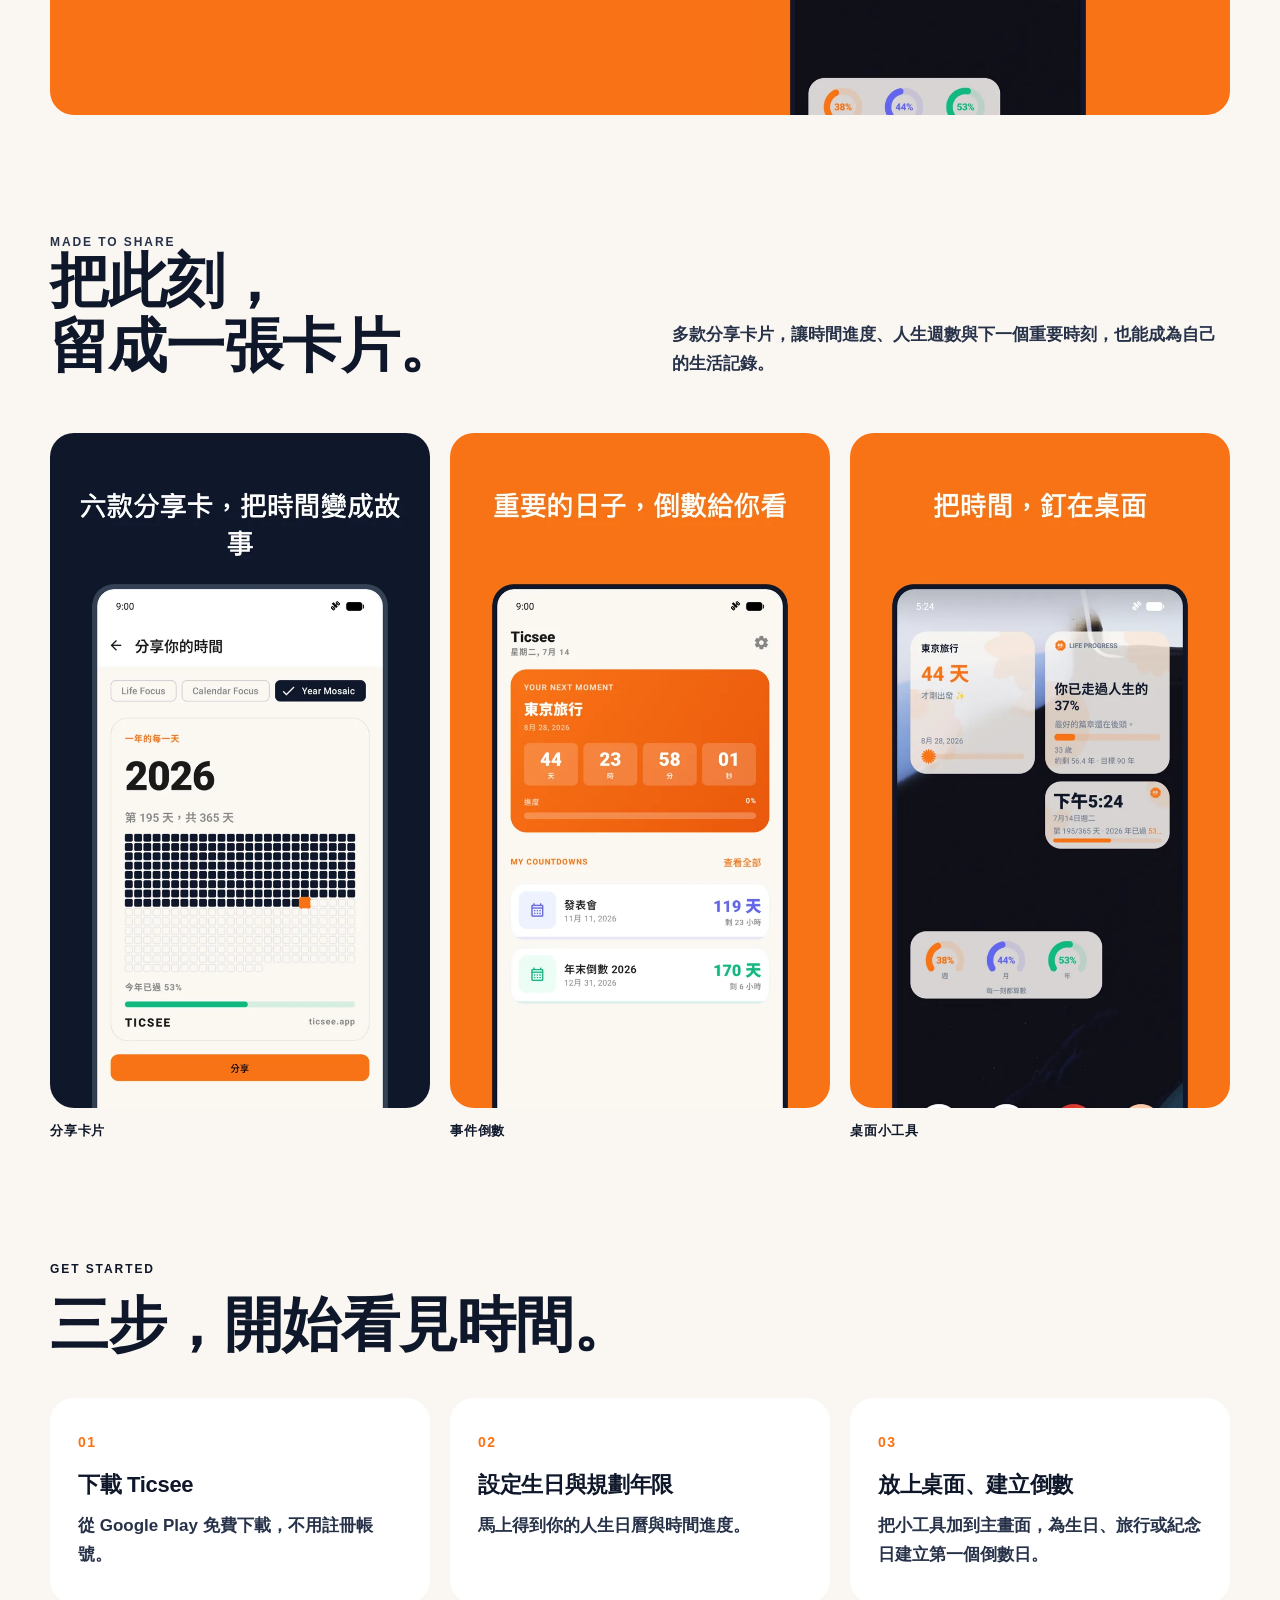
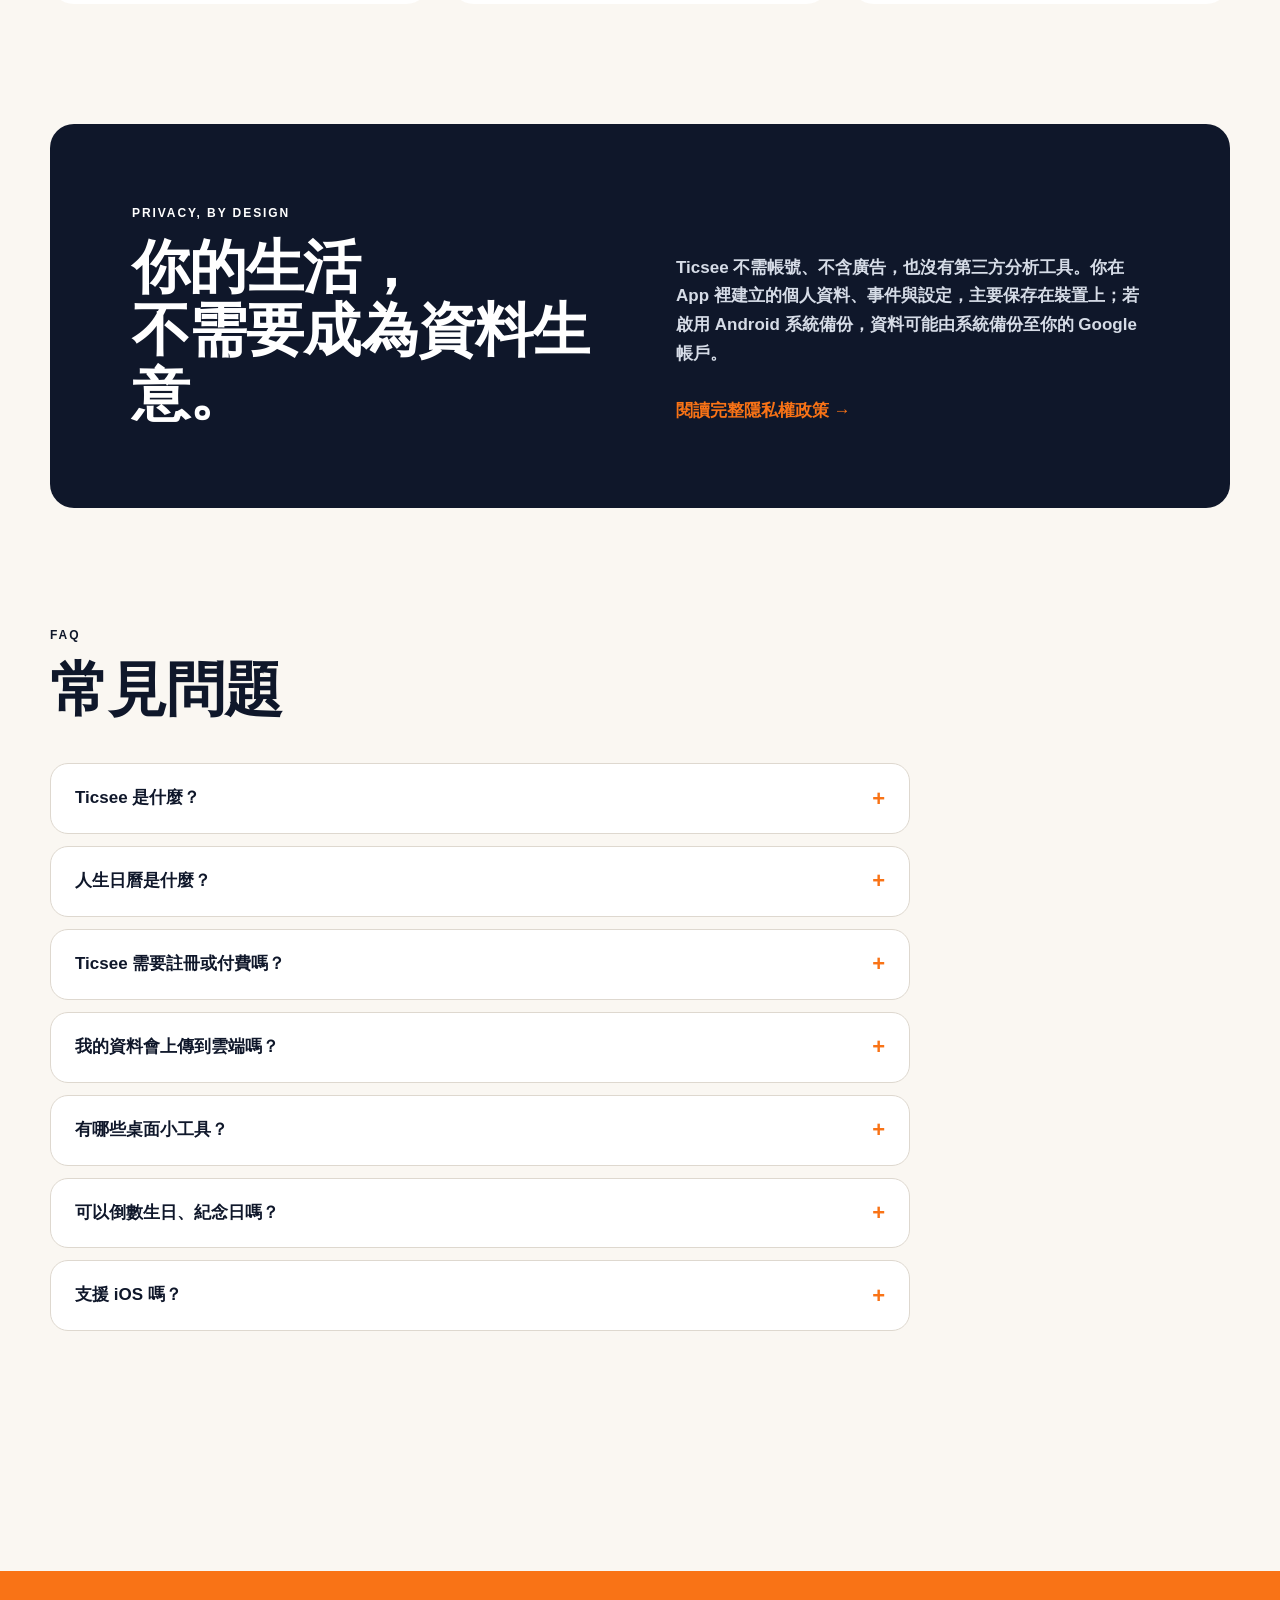
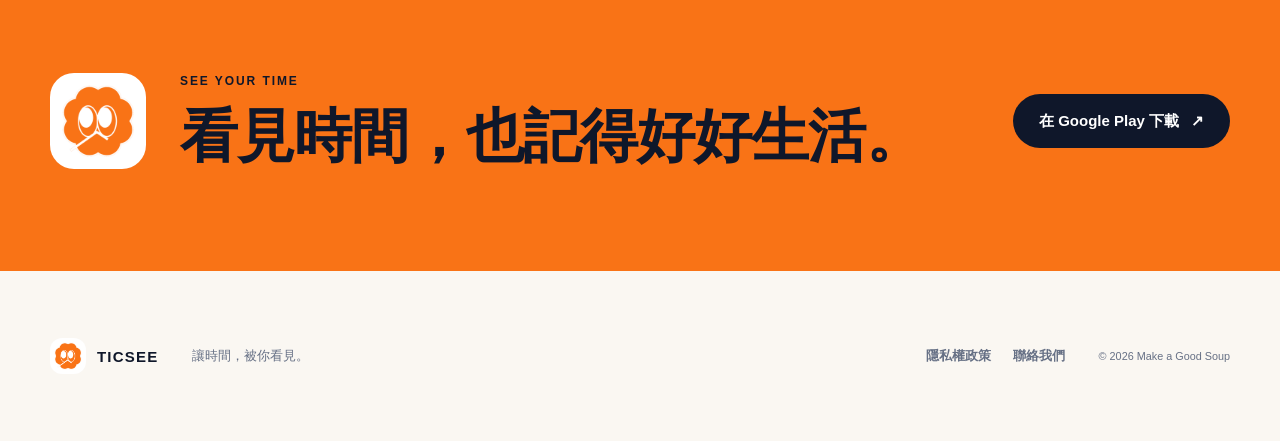
==== commit 44f5e8c5: "fix: preserve 9:16 marketing image ratio across all widths Establish a shared image sizing contract " ====
--- a/index.html
+++ b/index.html
@@ -148,7 +148,7 @@
       </article>
     </section>
 
-    <section class="gallery-section wrap">
+    <section class="gallery-section wrap" id="gallery">
       <div class="section-heading compact">
         <div>
           <p class="kicker">MADE TO SHARE</p>
@@ -156,7 +156,8 @@
         </div>
         <p>多款分享卡片，讓時間進度、人生週數與下一個重要時刻，也能成為自己的生活記錄。</p>
       </div>
-      <div class="screen-gallery" role="group" aria-label="Ticsee App 畫面">
+      <p class="gallery-hint" id="gallery-hint">左右滑動，查看更多 App 畫面</p>
+      <div class="screen-gallery" role="group" aria-label="Ticsee App 畫面" aria-describedby="gallery-hint" tabindex="0">
         <figure>
           <img src="assets/screens/share-card.webp" alt="Ticsee 分享卡片功能" width="720" height="1280" loading="lazy">
           <figcaption>分享卡片</figcaption>
--- a/styles.css
+++ b/styles.css
@@ -31,7 +31,7 @@
   -webkit-font-smoothing: antialiased;
 }
 
-img { display: block; max-width: 100%; }
+img { display: block; max-width: 100%; height: auto; }
 a { color: inherit; }
 
 .wrap {
@@ -222,7 +222,7 @@
 
 .feature-showcase {
   display: grid;
-  grid-template-columns: .8fr 1.2fr;
+  grid-template-columns: minmax(0, .9fr) minmax(0, 1.1fr);
   align-items: stretch;
   gap: 20px;
 }
@@ -270,7 +270,14 @@
 }
 
 .orange-stage { background: var(--orange); }
-.phone-stage img { position: absolute; inset: 0; width: 100%; height: 100%; object-fit: cover; object-position: center top; }
+.phone-stage img {
+  position: absolute;
+  inset: 0;
+  width: 100%;
+  height: 100%;
+  object-fit: contain;
+  object-position: center;
+}
 
 .feature-grid {
   display: grid;
@@ -294,7 +301,14 @@
 .card-paper { background: var(--white); }
 .card-orange { grid-column: 1 / -1; min-height: 680px; background: var(--orange); color: #000; }
 .card-orange > p:not(.kicker) { max-width: 470px; }
-.card-screen { position: absolute; top: clamp(170px, 18vw, 230px); right: clamp(24px, 8vw, 110px); width: min(42%, 430px); border-radius: 42px 42px 0 0; }
+.card-screen {
+  position: absolute;
+  right: clamp(24px, 8vw, 110px);
+  bottom: -140px;
+  width: min(38%, 380px);
+  height: auto;
+  border-radius: 32px 32px 0 0;
+}
 
 .progress-rings { position: absolute; right: 44px; bottom: 46px; display: flex; gap: 14px; align-items: end; }
 .progress-rings span {
@@ -337,9 +351,21 @@
   gap: 20px;
 }
 
-.screen-gallery figure { margin: 0; }
-.screen-gallery img { border-radius: var(--radius); }
+.screen-gallery:focus-visible {
+  outline: 3px solid var(--indigo);
+  outline-offset: 8px;
+}
+
+.screen-gallery figure { min-width: 0; margin: 0; }
+.screen-gallery img {
+  width: 100%;
+  height: auto;
+  aspect-ratio: 9 / 16;
+  border-radius: var(--radius);
+  object-fit: cover;
+}
 .screen-gallery figcaption { margin-top: 12px; font-size: 13px; font-weight: 900; letter-spacing: .06em; }
+.gallery-hint { display: none; }
 
 .privacy-promise {
   display: grid;
@@ -436,6 +462,11 @@
 .faq details p { margin: 0; padding: 0 24px 20px; color: var(--body); }
 
 .faq details a { color: #c34f05; font-weight: 750; text-underline-offset: 4px; }
+
+.faq summary:focus-visible {
+  outline: 3px solid var(--indigo);
+  outline-offset: -3px;
+}
 
 .final-cta { margin-top: 120px; background: var(--orange); }
 .final-cta-inner { display: grid; grid-template-columns: auto 1fr auto; align-items: center; gap: 34px; min-height: 300px; }
@@ -546,12 +577,18 @@
   .section-heading,
   .section-heading.compact,
   .privacy-promise { grid-template-columns: 1fr; gap: 30px; }
-  .feature-showcase { grid-template-columns: 1fr 1.35fr; }
+  .hero-visual {
+    width: min(100%, 520px);
+    min-height: 0;
+    aspect-ratio: 9 / 16;
+    justify-self: center;
+  }
+  .feature-showcase { grid-template-columns: minmax(0, 1fr) minmax(0, 1.15fr); }
   .feature-grid { grid-template-columns: 1fr; }
   .card-dark,
   .card-paper { min-height: 0; padding-bottom: 190px; }
   .card-orange { grid-column: auto; }
-  .card-screen { right: 24px; width: 52%; }
+  .card-screen { right: 24px; bottom: -120px; width: min(48%, 360px); }
   .final-cta-inner { grid-template-columns: auto 1fr; padding-block: 48px; }
   .final-cta .button { grid-column: 2; justify-self: start; }
   .site-footer { grid-template-columns: auto 1fr auto; }
@@ -590,7 +627,7 @@
   .lede { font-size: 20px; }
   .hero-actions { align-items: stretch; flex-direction: column; }
   .hero-actions .button { width: 100%; }
-  .hero-visual { min-height: 620px; }
+  .hero-visual { min-height: 0; }
   .intro { padding-block: 86px; }
   .feature-showcase { grid-template-columns: 1fr; }
   .showcase-copy { min-height: 440px; padding: 32px; }
@@ -598,12 +635,29 @@
   .feature-grid { padding-bottom: 88px; }
   .feature-card { min-height: 500px; padding: 34px 28px; }
   .card-orange { min-height: 620px; }
-  .card-screen { top: auto; right: 50%; bottom: -166px; width: 76%; transform: translateX(50%); }
+  .card-screen { right: 50%; bottom: -90px; width: 76%; transform: translateX(50%); }
   .progress-rings { right: 24px; bottom: 30px; left: 24px; justify-content: center; }
   .progress-rings span { width: 76px; }
   .progress-rings span::before { width: 54px; }
   .countdown-chip { right: 26px; bottom: 30px; left: 26px; }
-  .screen-gallery { display: flex; width: calc(100vw - 16px); overflow-x: auto; scroll-snap-type: x mandatory; padding-right: 16px; }
+  .gallery-hint {
+    display: block;
+    margin: -30px 0 18px;
+    color: #697386;
+    font-size: 13px;
+    font-weight: 750;
+  }
+  .screen-gallery {
+    display: flex;
+    width: calc(100vw - 16px);
+    gap: 16px;
+    overflow-x: auto;
+    overscroll-behavior-inline: contain;
+    scroll-padding-inline: 0 16px;
+    scroll-snap-type: x mandatory;
+    padding: 0 16px 14px 0;
+    -webkit-overflow-scrolling: touch;
+  }
   .screen-gallery figure { flex: 0 0 76vw; scroll-snap-align: start; }
   .steps-list { grid-template-columns: 1fr; }
   .steps { padding-bottom: 88px; }
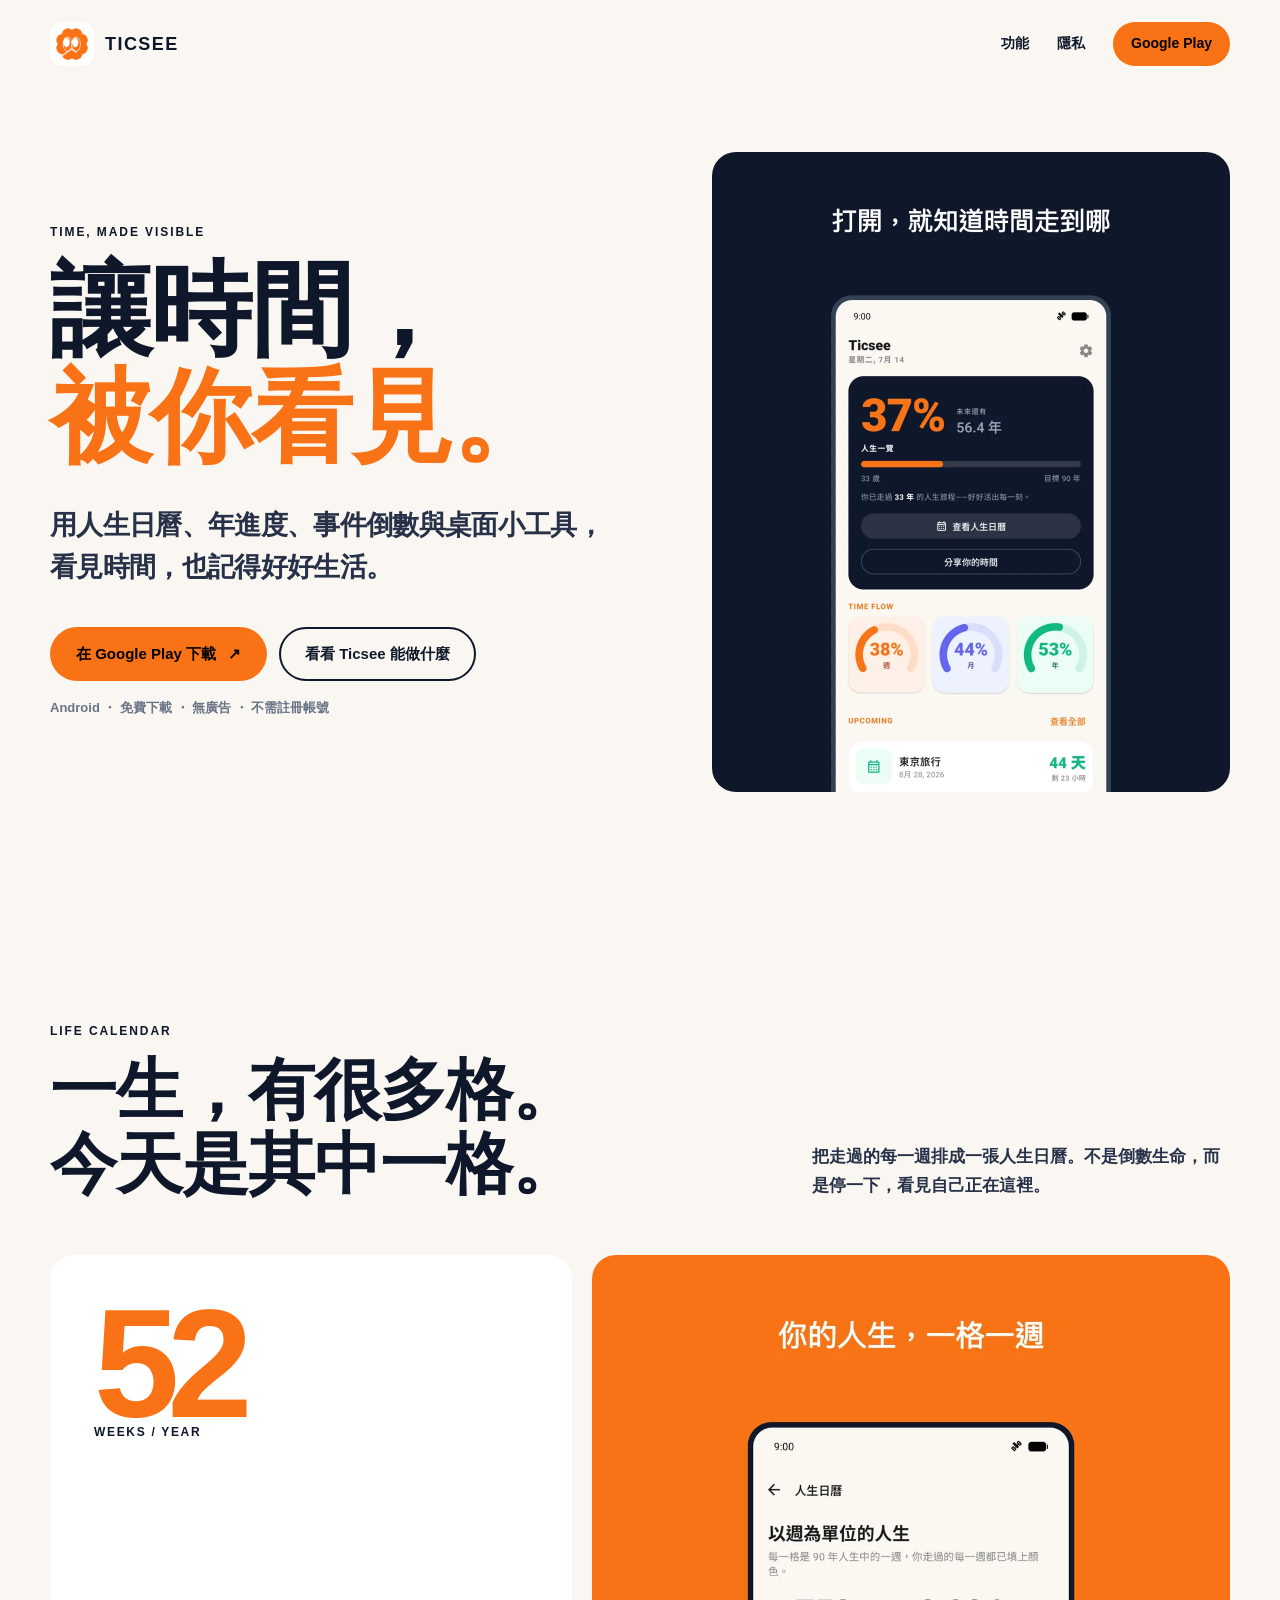
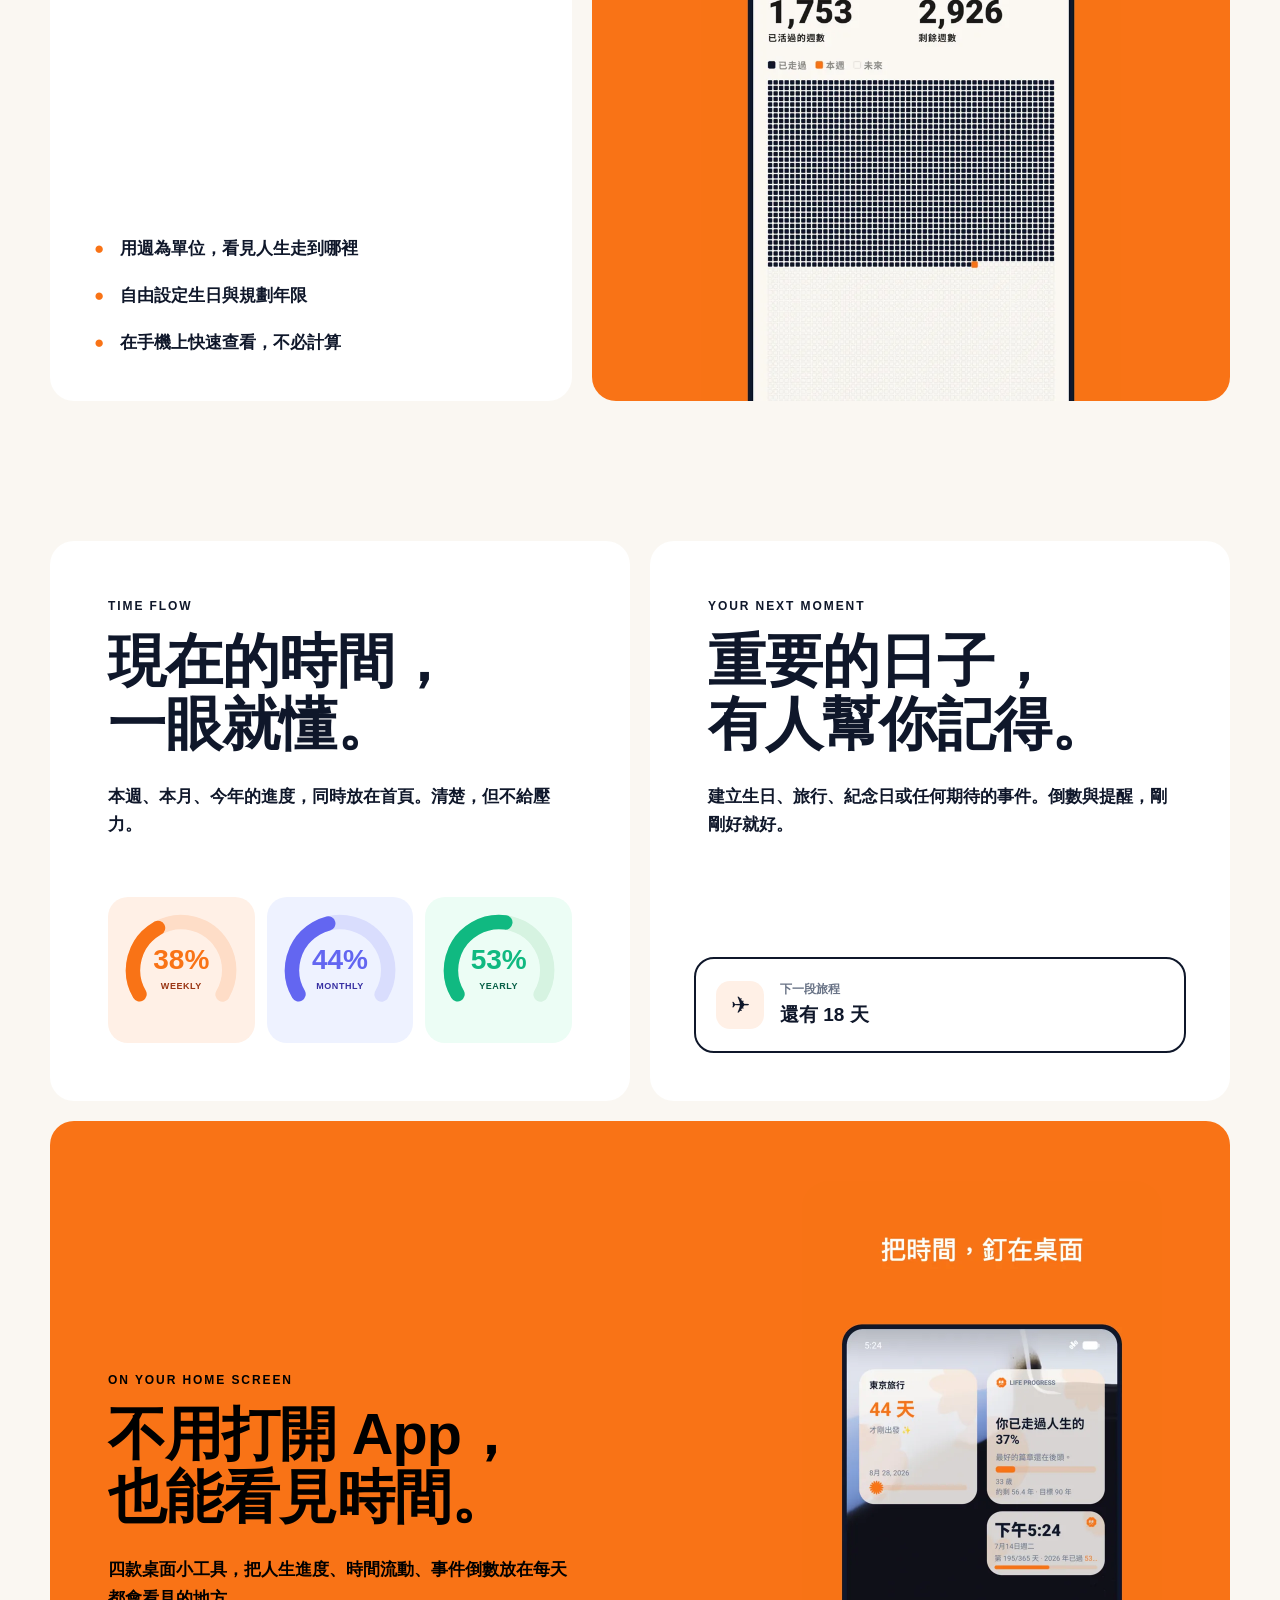
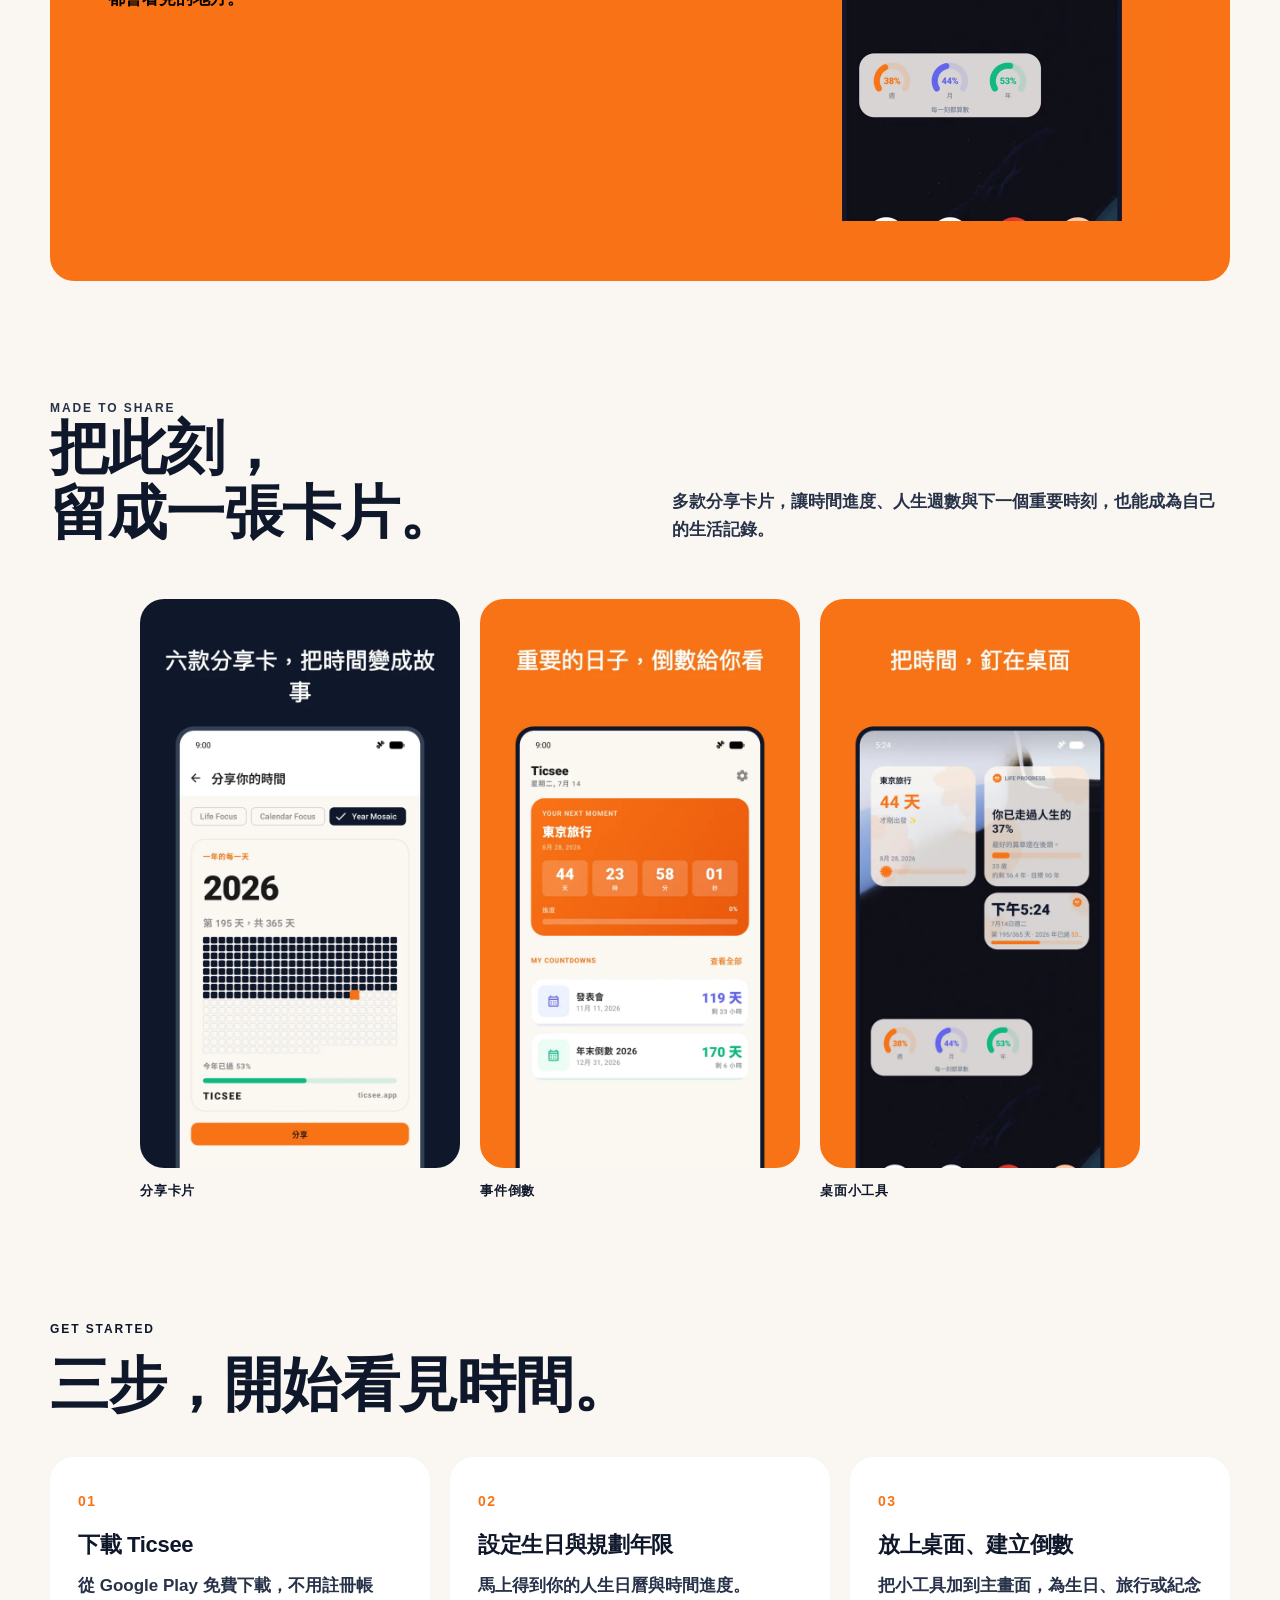
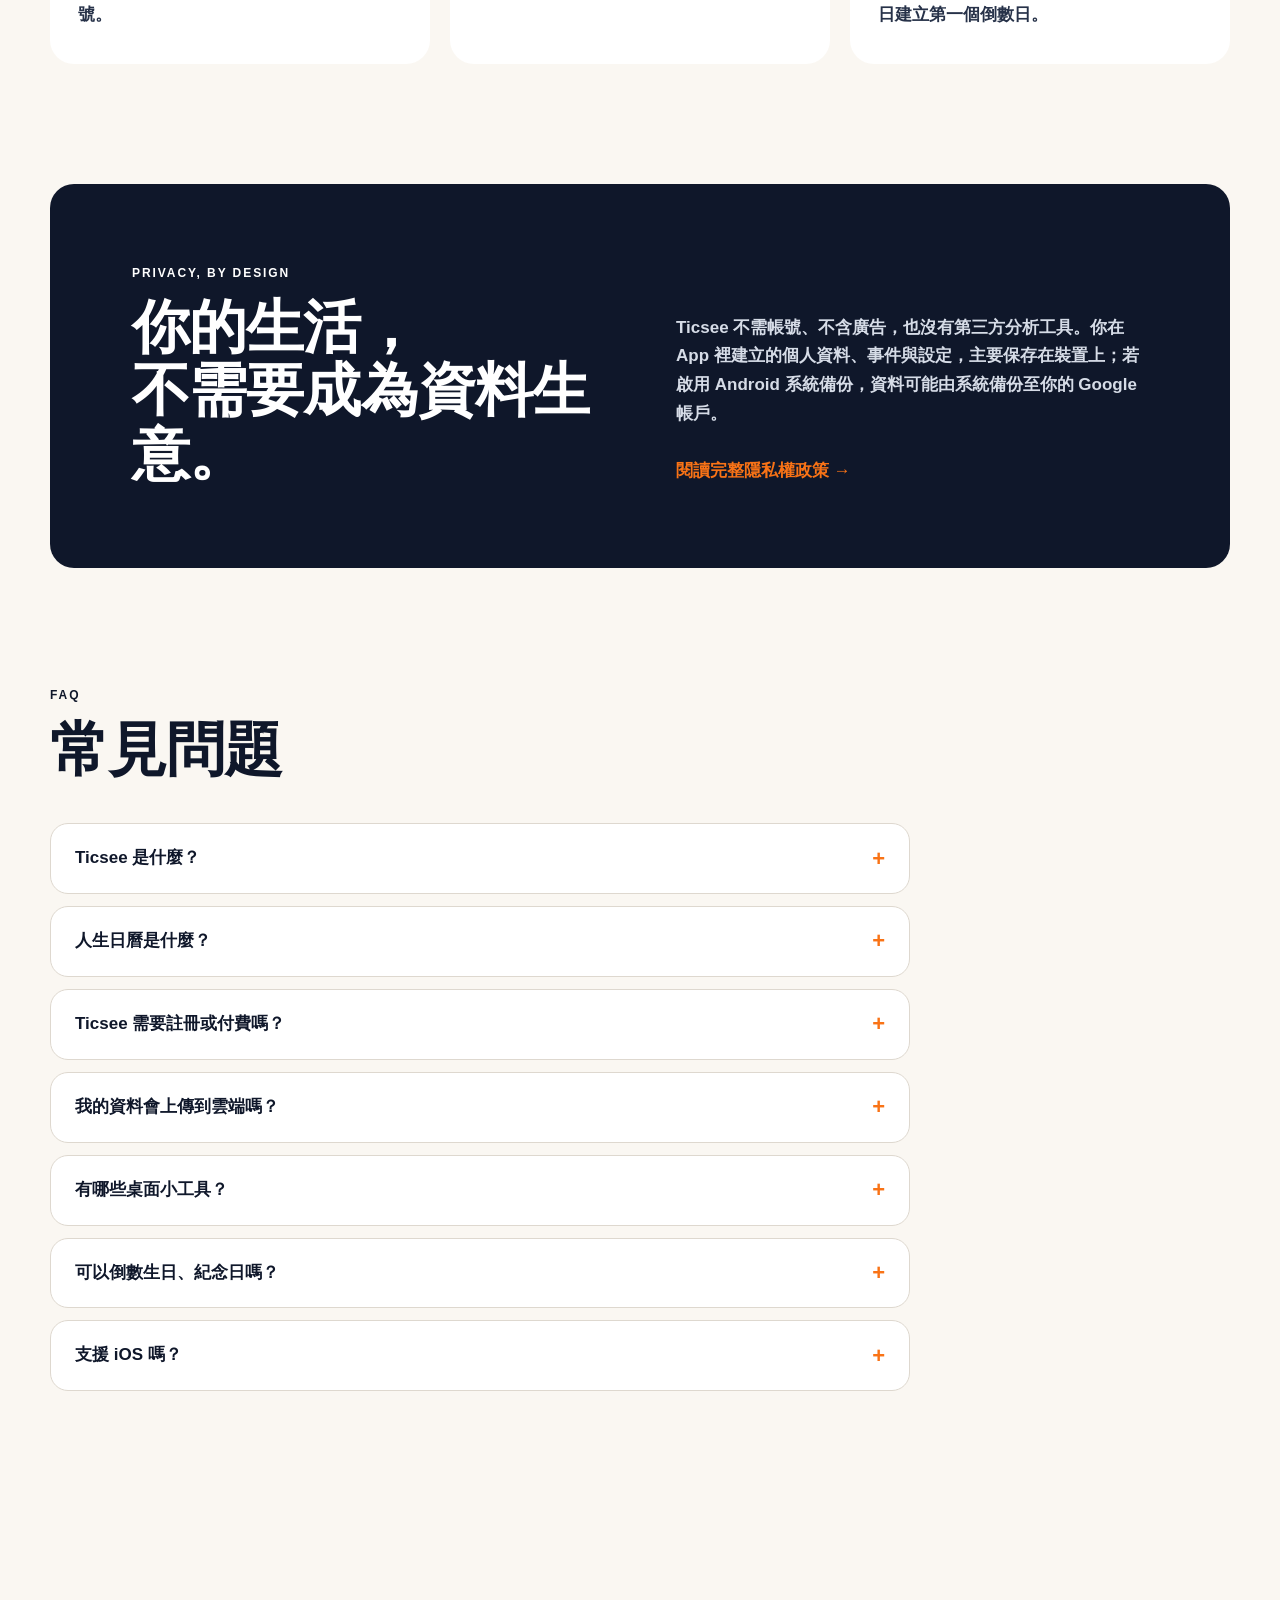
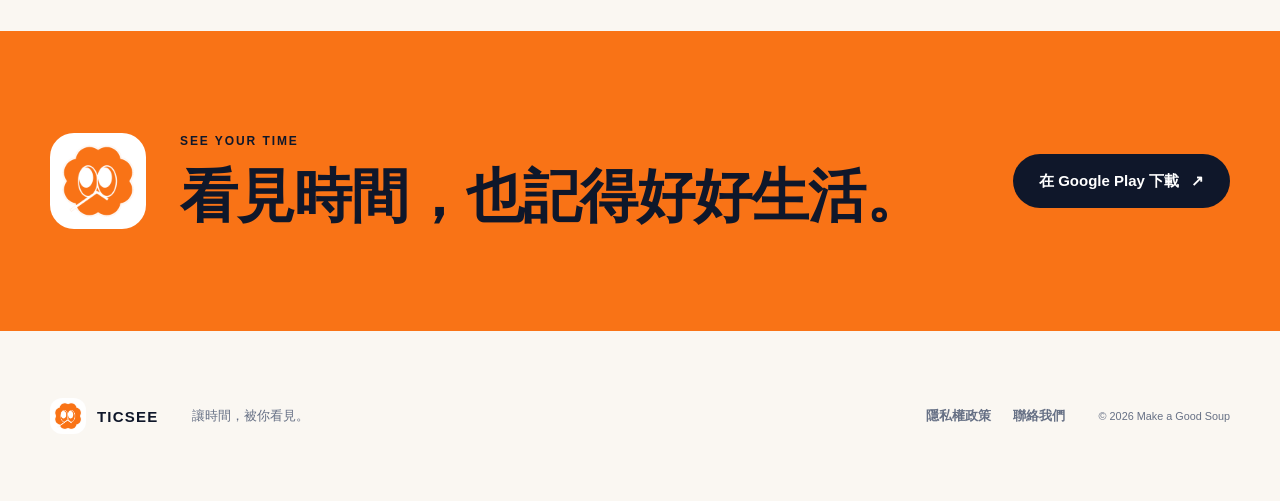
==== commit 959189b2: "fix: restore full product visuals and align Time Flow with V2 固定高度與絕對定位的 wrapper 讓 Life Calendar 日曆格" ====
--- a/index.html
+++ b/index.html
@@ -100,7 +100,7 @@
         <h2>一生，有很多格。<br>今天是其中一格。</h2>
         <p>把走過的每一週排成一張人生日曆。不是倒數生命，而是停一下，看見自己正在這裡。</p>
       </div>
-      <div class="feature-showcase">
+      <div class="feature-showcase" id="life-calendar-preview">
         <div class="showcase-copy">
           <div class="metric" role="img" aria-label="一年 52 週">
             <strong>52</strong>
@@ -118,15 +118,39 @@
       </div>
     </section>
 
-    <section class="feature-grid wrap" aria-label="Ticsee 主要功能">
-      <article class="feature-card card-dark">
+    <section class="feature-grid wrap" id="feature-cards" aria-label="Ticsee 主要功能">
+      <article class="feature-card card-time-flow" id="time-flow">
         <p class="kicker">TIME FLOW</p>
         <h2>現在的時間，<br>一眼就懂。</h2>
-        <p>今天、本週、本月、今年的進度，同時放在首頁。清楚，但不給壓力。</p>
-        <div class="progress-rings" aria-hidden="true">
-          <span style="--progress: 72%; --ring: #F97316"><b>DAY</b></span>
-          <span style="--progress: 46%; --ring: #6366F1"><b>WEEK</b></span>
-          <span style="--progress: 37%; --ring: #10B981"><b>YEAR</b></span>
+        <p>本週、本月、今年的進度，同時放在首頁。清楚，但不給壓力。</p>
+        <div class="time-flow-cards" role="img" aria-label="本週進度 38%，本月進度 44%，今年進度 53%">
+          <div class="time-flow-tile" style="--accent: #F97316; --track: #FEDDC7; --tile: #FFF0E6; --label: #9A3412" aria-hidden="true">
+            <span class="time-flow-ring">
+              <svg viewBox="0 0 100 100" aria-hidden="true">
+                <circle class="ring-track" cx="50" cy="50" r="40" />
+                <circle class="ring-value" cx="50" cy="50" r="40" style="--arc: 63.670" />
+              </svg>
+              <span><strong>38%</strong><small>WEEKLY</small></span>
+            </span>
+          </div>
+          <div class="time-flow-tile" style="--accent: #6366F1; --track: #D9DDFD; --tile: #EEF2FF; --label: #3730A3" aria-hidden="true">
+            <span class="time-flow-ring">
+              <svg viewBox="0 0 100 100" aria-hidden="true">
+                <circle class="ring-track" cx="50" cy="50" r="40" />
+                <circle class="ring-value" cx="50" cy="50" r="40" style="--arc: 73.723" />
+              </svg>
+              <span><strong>44%</strong><small>MONTHLY</small></span>
+            </span>
+          </div>
+          <div class="time-flow-tile" style="--accent: #10B981; --track: #D6F3E1; --tile: #ECFDF5; --label: #065F46" aria-hidden="true">
+            <span class="time-flow-ring">
+              <svg viewBox="0 0 100 100" aria-hidden="true">
+                <circle class="ring-track" cx="50" cy="50" r="40" />
+                <circle class="ring-value" cx="50" cy="50" r="40" style="--arc: 88.803" />
+              </svg>
+              <span><strong>53%</strong><small>YEARLY</small></span>
+            </span>
+          </div>
         </div>
       </article>
 
@@ -140,11 +164,15 @@
         </div>
       </article>
 
-      <article class="feature-card card-orange">
-        <p class="kicker">ON YOUR HOME SCREEN</p>
-        <h2>不用打開 App，<br>也能看見時間。</h2>
-        <p>四款桌面小工具，把人生進度、時間流動、事件倒數放在每天都會看見的地方。</p>
-        <img class="card-screen" src="assets/screens/widgets.webp" alt="Ticsee 四款 Android 桌面小工具" width="720" height="1280" loading="lazy">
+      <article class="feature-card card-orange" id="home-screen-widgets">
+        <div class="card-orange-copy">
+          <p class="kicker">ON YOUR HOME SCREEN</p>
+          <h2>不用打開 App，<br>也能看見時間。</h2>
+          <p>四款桌面小工具，把人生進度、時間流動、事件倒數放在每天都會看見的地方。</p>
+        </div>
+        <figure class="widget-media">
+          <img class="card-screen" src="assets/screens/widgets.webp" alt="Ticsee 四款 Android 桌面小工具完整畫面" width="720" height="1280" loading="lazy">
+        </figure>
       </article>
     </section>
 
--- a/styles.css
+++ b/styles.css
@@ -263,20 +263,19 @@
 .check-list li::before { position: absolute; left: 0; color: var(--orange); content: "●"; }
 
 .phone-stage {
-  position: relative;
-  min-height: 660px;
+  display: grid;
+  min-height: 0;
   overflow: hidden;
   border-radius: var(--radius);
+  place-items: center;
 }
 
 .orange-stage { background: var(--orange); }
 .phone-stage img {
-  position: absolute;
-  inset: 0;
-  width: 100%;
-  height: 100%;
+  position: static;
+  width: min(100%, 420px);
+  height: auto;
   object-fit: contain;
-  object-position: center;
 }
 
 .feature-grid {
@@ -296,32 +295,81 @@
 
 .feature-card h2 { font-size: clamp(38px, 4.5vw, 61px); }
 .feature-card > p:not(.kicker) { max-width: 520px; margin-top: 26px; font-weight: 650; }
-.card-dark { background: var(--ink); color: var(--white); }
-.card-dark > p:not(.kicker) { color: #d1d8e4; }
+.card-time-flow { display: flex; flex-direction: column; background: var(--white); }
 .card-paper { background: var(--white); }
-.card-orange { grid-column: 1 / -1; min-height: 680px; background: var(--orange); color: #000; }
-.card-orange > p:not(.kicker) { max-width: 470px; }
+.card-orange {
+  display: grid;
+  grid-column: 1 / -1;
+  grid-template-columns: minmax(0, 1fr) minmax(300px, .62fr);
+  align-items: center;
+  gap: clamp(28px, 6vw, 72px);
+  min-height: 760px;
+  background: var(--orange);
+  color: #000;
+}
+.card-orange-copy > p:not(.kicker) { max-width: 470px; margin-top: 26px; font-weight: 650; }
+.widget-media { display: grid; min-width: 0; margin: 0; place-items: center; }
 .card-screen {
-  position: absolute;
-  right: clamp(24px, 8vw, 110px);
-  bottom: -140px;
-  width: min(38%, 380px);
+  position: static;
+  width: min(100%, 360px);
   height: auto;
-  border-radius: 32px 32px 0 0;
-}
-
-.progress-rings { position: absolute; right: 44px; bottom: 46px; display: flex; gap: 14px; align-items: end; }
-.progress-rings span {
+  border-radius: 28px;
+}
+
+.time-flow-cards {
+  display: grid;
+  grid-template-columns: repeat(3, minmax(0, 1fr));
+  gap: 12px;
+  margin-top: auto;
+  padding-top: 34px;
+}
+.time-flow-tile {
+  display: grid;
+  aspect-ratio: 1;
+  place-items: center;
+  border-radius: 20px;
+  background: var(--tile);
+}
+.time-flow-ring {
   position: relative;
   display: grid;
-  width: 92px;
+  width: 82%;
   aspect-ratio: 1;
   place-items: center;
   border-radius: 50%;
-  background: conic-gradient(var(--ring) var(--progress), #2d374c 0);
-}
-.progress-rings span::before { position: absolute; width: 66px; aspect-ratio: 1; border-radius: 50%; background: var(--ink); content: ""; }
-.progress-rings b { position: relative; z-index: 1; font-size: 10px; letter-spacing: .08em; }
+}
+.time-flow-ring svg {
+  position: absolute;
+  inset: 0;
+  width: 100%;
+  height: 100%;
+  overflow: visible;
+  transform: rotate(150deg);
+}
+.time-flow-ring circle {
+  fill: none;
+  stroke-linecap: round;
+  stroke-width: 12;
+}
+.time-flow-ring .ring-track {
+  stroke: var(--track);
+  stroke-dasharray: 167.552 251.327;
+}
+.time-flow-ring .ring-value {
+  stroke: var(--accent);
+  stroke-dasharray: var(--arc) 251.327;
+}
+.time-flow-ring > span {
+  position: relative;
+  z-index: 1;
+  display: grid;
+  place-content: center;
+  text-align: center;
+}
+.time-flow-ring strong,
+.time-flow-ring small { display: block; }
+.time-flow-ring strong { color: var(--accent); font-size: clamp(18px, 2.2vw, 28px); font-weight: 900; line-height: 1; }
+.time-flow-ring small { margin-top: 5px; color: var(--label); font-size: 9px; font-weight: 900; letter-spacing: .06em; }
 
 .countdown-chip {
   position: absolute;
@@ -347,7 +395,8 @@
 
 .screen-gallery {
   display: grid;
-  grid-template-columns: repeat(3, 1fr);
+  grid-template-columns: repeat(3, minmax(0, 320px));
+  justify-content: center;
   gap: 20px;
 }
 
@@ -360,9 +409,8 @@
 .screen-gallery img {
   width: 100%;
   height: auto;
-  aspect-ratio: 9 / 16;
   border-radius: var(--radius);
-  object-fit: cover;
+  object-fit: contain;
 }
 .screen-gallery figcaption { margin-top: 12px; font-size: 13px; font-weight: 900; letter-spacing: .06em; }
 .gallery-hint { display: none; }
@@ -585,10 +633,28 @@
   }
   .feature-showcase { grid-template-columns: minmax(0, 1fr) minmax(0, 1.15fr); }
   .feature-grid { grid-template-columns: 1fr; }
-  .card-dark,
   .card-paper { min-height: 0; padding-bottom: 190px; }
   .card-orange { grid-column: auto; }
-  .card-screen { right: 24px; bottom: -120px; width: min(48%, 360px); }
+  .gallery-hint {
+    display: block;
+    margin: -30px 0 18px;
+    color: #697386;
+    font-size: 13px;
+    font-weight: 750;
+  }
+  .screen-gallery {
+    display: flex;
+    width: calc(100vw - 24px);
+    justify-content: flex-start;
+    gap: 16px;
+    overflow-x: auto;
+    overscroll-behavior-inline: contain;
+    scroll-padding-inline: 0 24px;
+    scroll-snap-type: x mandatory;
+    padding: 0 24px 14px 0;
+    -webkit-overflow-scrolling: touch;
+  }
+  .screen-gallery figure { flex: 0 0 min(42vw, 320px); scroll-snap-align: start; }
   .final-cta-inner { grid-template-columns: auto 1fr; padding-block: 48px; }
   .final-cta .button { grid-column: 2; justify-self: start; }
   .site-footer { grid-template-columns: auto 1fr auto; }
@@ -630,33 +696,21 @@
   .hero-visual { min-height: 0; }
   .intro { padding-block: 86px; }
   .feature-showcase { grid-template-columns: 1fr; }
-  .showcase-copy { min-height: 440px; padding: 32px; }
-  .phone-stage { min-height: 560px; }
+  .phone-stage { grid-row: 1; }
+  .showcase-copy { grid-row: 2; min-height: 440px; padding: 32px; }
   .feature-grid { padding-bottom: 88px; }
   .feature-card { min-height: 500px; padding: 34px 28px; }
-  .card-orange { min-height: 620px; }
-  .card-screen { right: 50%; bottom: -90px; width: 76%; transform: translateX(50%); }
-  .progress-rings { right: 24px; bottom: 30px; left: 24px; justify-content: center; }
-  .progress-rings span { width: 76px; }
-  .progress-rings span::before { width: 54px; }
+  .card-orange { grid-template-columns: 1fr; gap: 34px; min-height: 0; }
+  .card-screen { width: min(100%, 320px); }
+  .time-flow-cards { gap: 8px; }
+  .time-flow-tile { border-radius: 16px; }
+  .time-flow-ring strong { font-size: clamp(17px, 5vw, 23px); }
+  .time-flow-ring small { font-size: 7px; }
   .countdown-chip { right: 26px; bottom: 30px; left: 26px; }
-  .gallery-hint {
-    display: block;
-    margin: -30px 0 18px;
-    color: #697386;
-    font-size: 13px;
-    font-weight: 750;
-  }
   .screen-gallery {
-    display: flex;
     width: calc(100vw - 16px);
-    gap: 16px;
-    overflow-x: auto;
-    overscroll-behavior-inline: contain;
     scroll-padding-inline: 0 16px;
-    scroll-snap-type: x mandatory;
     padding: 0 16px 14px 0;
-    -webkit-overflow-scrolling: touch;
   }
   .screen-gallery figure { flex: 0 0 76vw; scroll-snap-align: start; }
   .steps-list { grid-template-columns: 1fr; }
